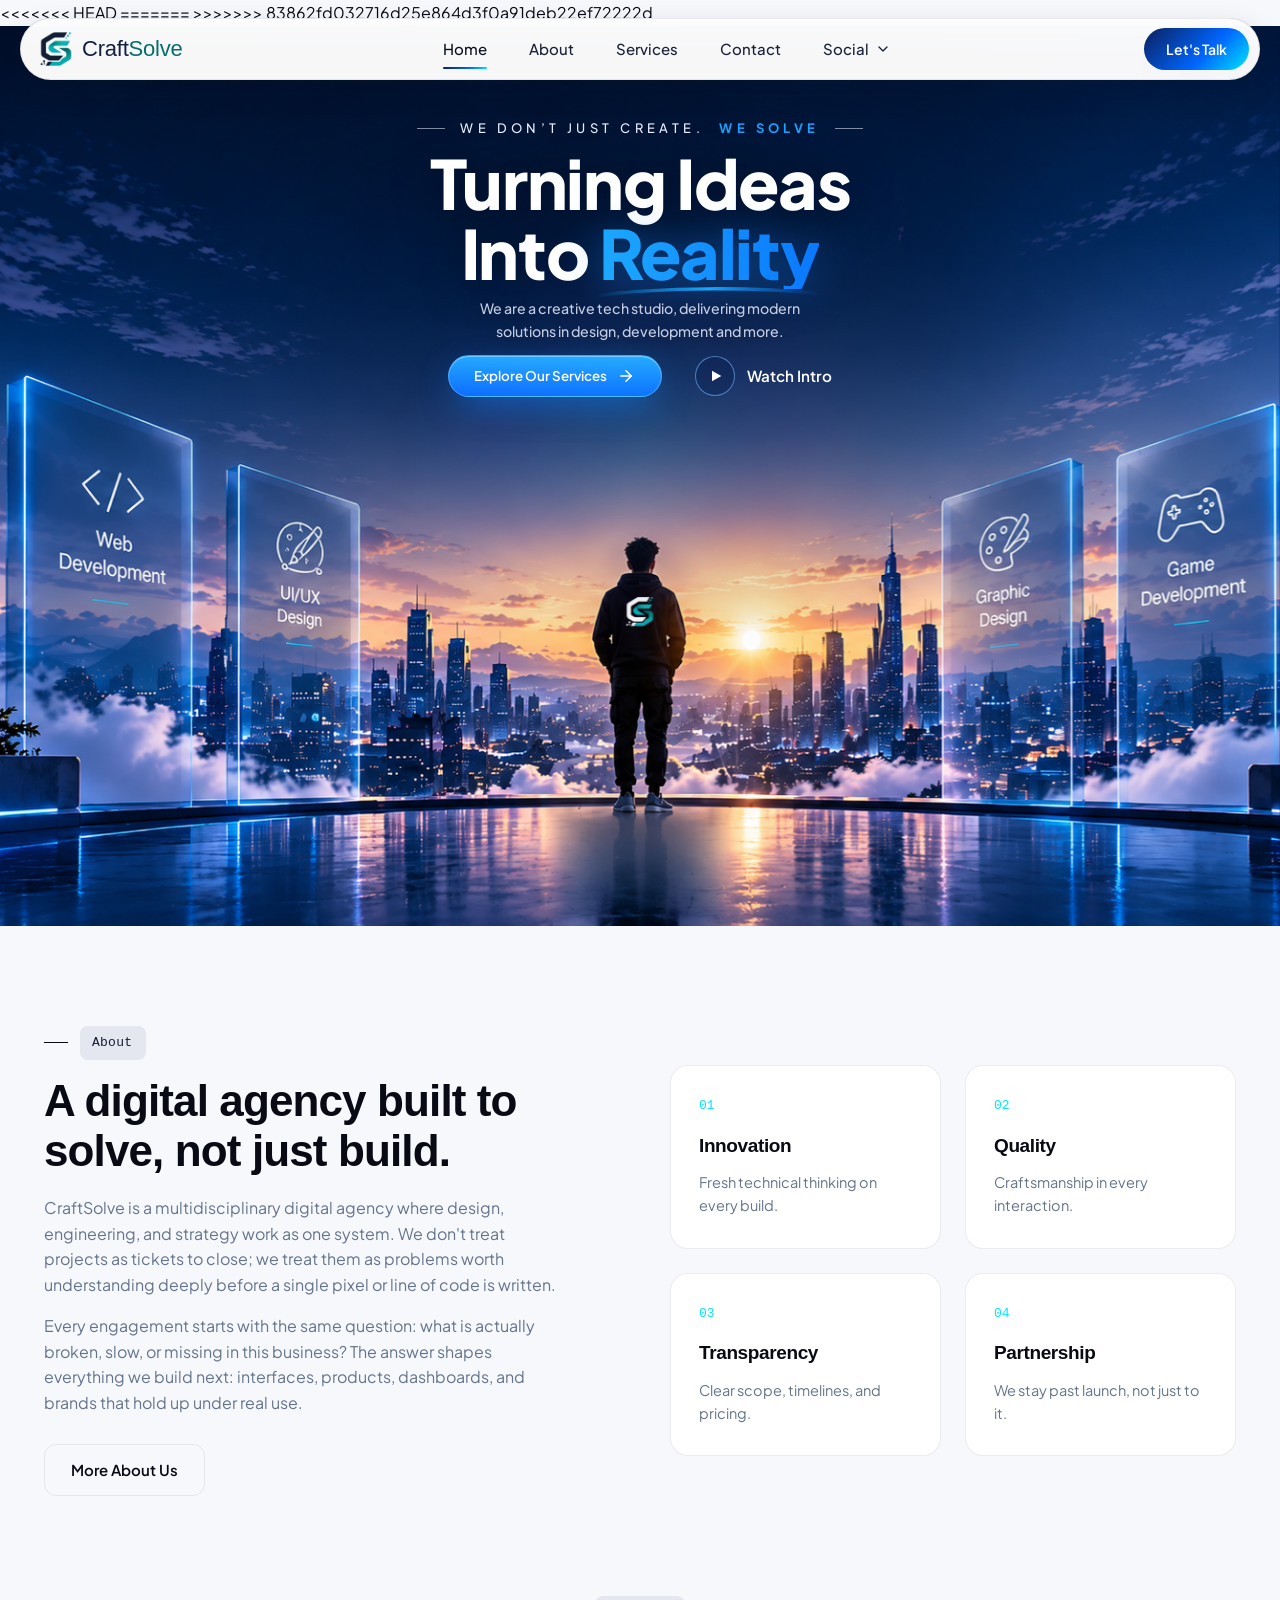
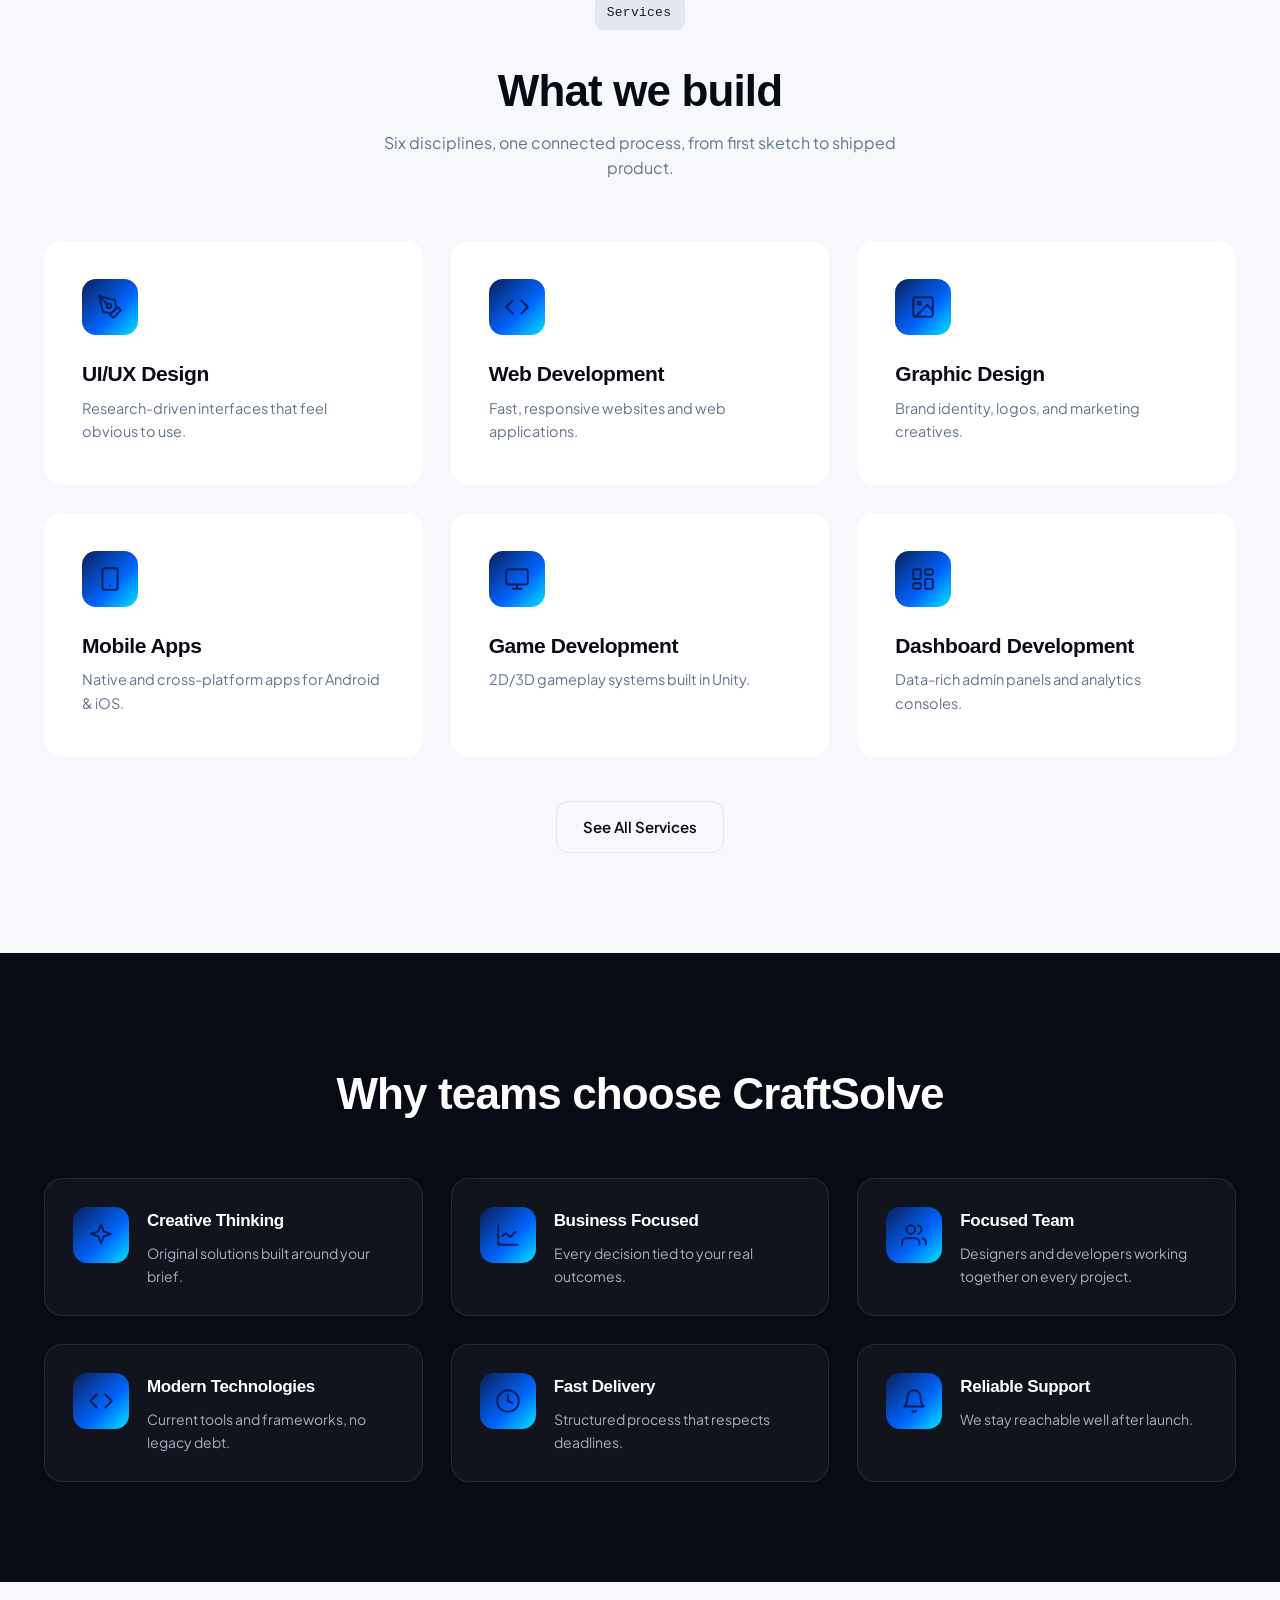
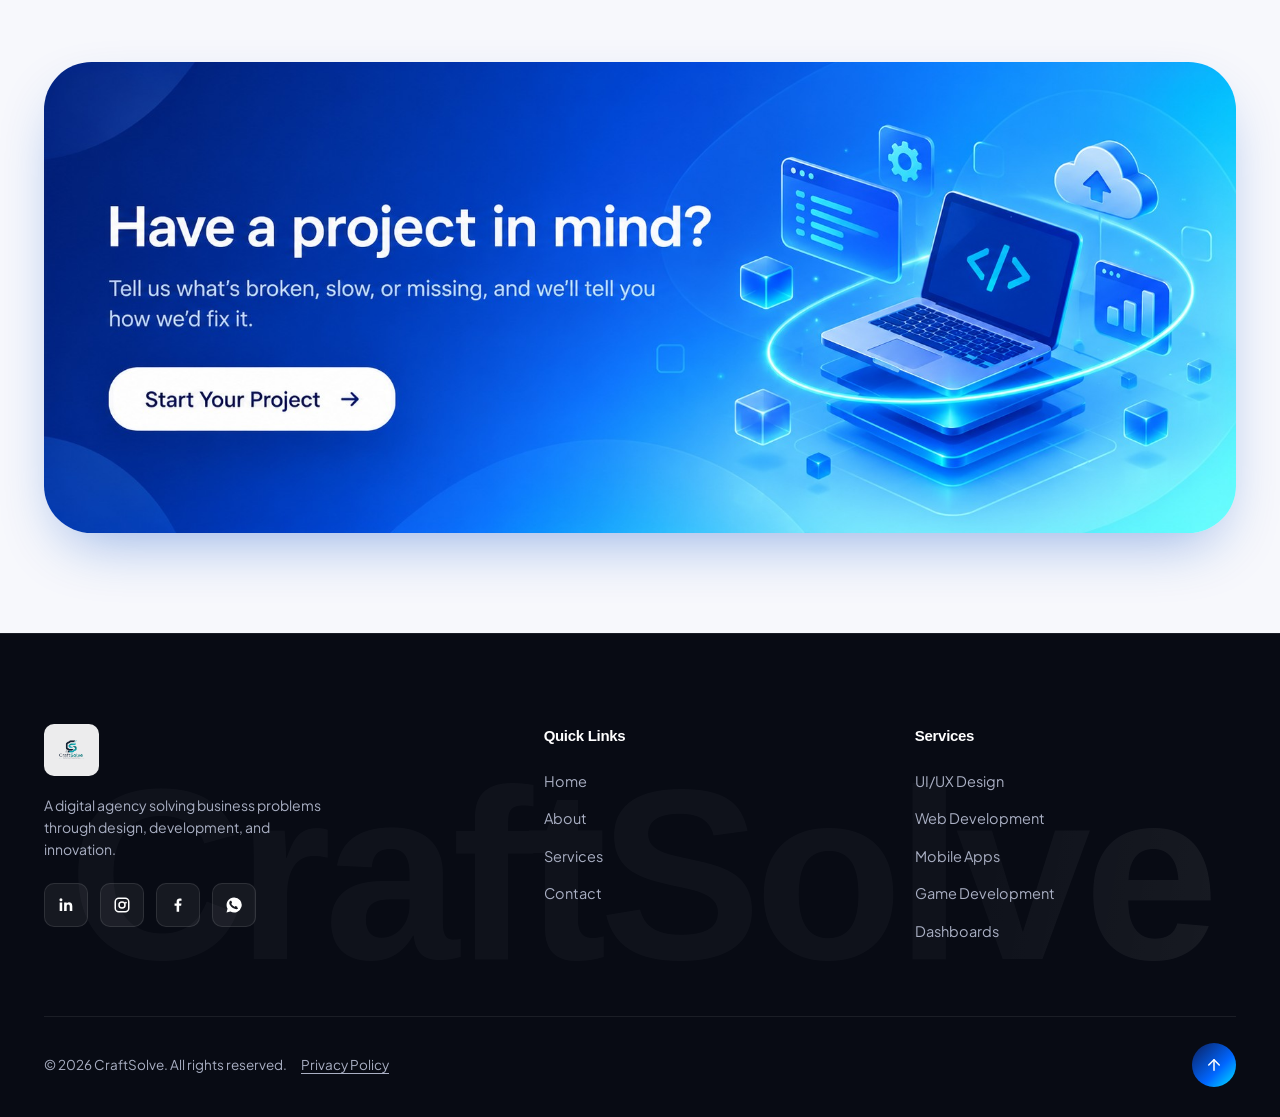
==== index.html @ e67b8087 "Resolve all merge conflicts" ====
<!DOCTYPE html>
<html lang="en">

<head>
    <meta charset="UTF-8">
    <meta name="viewport" content="width=device-width, initial-scale=1.0">
    <title>CraftSolve · We Don't Just Build. We Solve.</title>
    <meta name="description" content="CraftSolve is a digital agency specializing in UI/UX design, web and mobile development, game development, dashboards, and branding.">
    <meta property="og:type" content="website">
    <meta property="og:site_name" content="CraftSolve">
    <meta property="og:title" content="CraftSolve · We Don't Just Build. We Solve.">
    <meta property="og:description" content="CraftSolve is a digital agency specializing in UI/UX design, web and mobile development, game development, dashboards, and branding.">
    <meta name="twitter:card" content="summary_large_image">
    <meta name="twitter:title" content="CraftSolve · We Don't Just Build. We Solve.">
    <meta name="twitter:description" content="CraftSolve is a digital agency specializing in UI/UX design, web and mobile development, game development, dashboards, and branding.">
    <link rel="icon" href="images/favicon.png" type="image/png">
    <link rel="preconnect" href="https://fonts.googleapis.com">
   <link href="https://fonts.googleapis.com/css2?family=Plus+Jakarta+Sans:wght@400;500;600;700;800&display=swap" rel="stylesheet">
<<<<<<< HEAD
    <link rel="stylesheet" href="css/style.css?v=11">
    <link rel="stylesheet" href="css/responsive.css?v=11">
    <link rel="stylesheet" href="css/animations.css?v=11">
    <link rel="stylesheet" href="css/home-anim.css?v=11">
=======
    <link rel="stylesheet" href="css/style.css">
    <link rel="stylesheet" href="css/responsive.css">
    <link rel="stylesheet" href="css/animations.css">
>>>>>>> 83862fd032716d25e864d3f0a91deb22ef72222d
</head>

<body>

    <a href="#main" class="skip-link">Skip to content</a>

    <div class="preloader" id="preloader">
        <div class="preloader-inner">
            <img src="images/logo.png" alt="CraftSolve" class="preloader-logo" width="360" height="480">
            <div class="preloader-bar"><span></span></div>
        </div>
    </div>

    <nav class="navbar" aria-label="Main">
        <div class="container nav-inner">
            <a href="index.html" class="nav-logo">
      <img src="images/logo-mark.png" alt="" class="nav-logo-mark" width="128" height="128">
      <span class="nav-logo-text"><b>Craft</b>Solve</span>
    </a>
            <div class="nav-links">
                <a href="index.html" class="active" aria-current="page">Home</a>
                <a href="about.html">About</a>
                <a href="services.html">Services</a>
                <a href="contact.html">Contact</a>
      <div class="nav-dropdown">
        <button type="button" class="nav-dropdown-toggle" aria-expanded="false" aria-haspopup="true" aria-controls="social-menu">Social <svg class="chev" viewBox="0 0 24 24" fill="none" stroke="currentColor" stroke-width="2" stroke-linecap="round" stroke-linejoin="round" width="16" height="16" aria-hidden="true"><polyline points="6 9 12 15 18 9"/></svg></button>
        <div class="nav-dropdown-menu" id="social-menu" role="menu"><a href="https://linkedin.com/company/craftsolve" target="_blank" rel="noopener" class="social-item"><svg viewBox="0 0 24 24" fill="currentColor" aria-hidden="true"><path d="M6.94 8.5H3.56V20H6.94V8.5ZM5.25 7A2 2 0 1 0 5.25 3 2 2 0 0 0 5.25 7ZM20.4 20H17V13.9C17 12.3 16.4 11.3 15 11.3C13.9 11.3 13.3 12 13 12.7C12.9 13 12.9 13.4 12.9 13.8V20H9.5S9.6 9.4 9.5 8.5H12.9V10C13.3 9.3 14.2 8.3 16 8.3C18.2 8.3 20.4 9.7 20.4 13.2V20Z"/></svg><span>LinkedIn</span></a><a href="https://www.instagram.com/craft.solve?igsh=MTNzZjlxMzJ3bjUyeg==" target="_blank" rel="noopener" class="social-item"><svg viewBox="0 0 24 24" fill="currentColor" aria-hidden="true"><path fill-rule="evenodd" clip-rule="evenodd" d="M7.8 2h8.4A5.8 5.8 0 0 1 22 7.8v8.4a5.8 5.8 0 0 1-5.8 5.8H7.8A5.8 5.8 0 0 1 2 16.2V7.8A5.8 5.8 0 0 1 7.8 2Zm-.2 2A3.6 3.6 0 0 0 4 7.6v8.8A3.6 3.6 0 0 0 7.6 20h8.8a3.6 3.6 0 0 0 3.6-3.6V7.6A3.6 3.6 0 0 0 16.4 4H7.6ZM12 7a5 5 0 1 1 0 10 5 5 0 0 1 0-10Zm0 2a3 3 0 1 0 0 6 3 3 0 0 0 0-6Zm5.25-1.5a1.25 1.25 0 1 1 0 2.5 1.25 1.25 0 0 1 0-2.5Z"/></svg><span>Instagram</span></a><a href="https://www.facebook.com/share/192Q8X9ZMj/?mibextid=wwXIfr" target="_blank" rel="noopener" class="social-item"><svg viewBox="0 0 24 24" fill="currentColor" aria-hidden="true"><path d="M13.5 21v-8h2.7l.4-3.1h-3.1V7.9c0-.9.25-1.5 1.55-1.5H16.7V3.6C16.4 3.55 15.4 3.47 14.24 3.47c-2.42 0-4.08 1.48-4.08 4.2v2.22H7.4v3.1h2.76V21h3.34Z"/></svg><span>Facebook</span></a><a href="https://wa.me/923354673607" target="_blank" rel="noopener" class="social-item"><svg viewBox="0 0 24 24" fill="currentColor" aria-hidden="true"><path d="M12 2a10 10 0 0 0-8.6 15L2 22l5.2-1.4A10 10 0 1 0 12 2Zm5.4 14.2c-.2.6-1.3 1.2-1.9 1.3-.5.1-1.1.1-1.8-.1-.4-.1-1-.3-1.7-.6-3-1.3-5-4.3-5.1-4.5-.2-.2-1.2-1.6-1.2-3.1 0-1.5.8-2.2 1-2.5.2-.3.5-.4.7-.4h.5c.2 0 .4 0 .6.4.2.5.7 1.8.8 1.9.1.1.1.3 0 .5-.1.2-.1.3-.3.5l-.4.5c-.1.2-.3.3-.1.6.2.3.8 1.3 1.7 2.1 1.2 1 2.1 1.4 2.4 1.5.3.1.4.1.6-.1l.6-.7c.2-.3.4-.2.6-.1l1.7.8c.2.1.4.2.4.4.1.2.1.9-.1 1.5Z"/></svg><span>WhatsApp</span></a></div>
      </div>
            </div>
            <a href="contact.html" class="btn btn-primary btn-sm">Let's Talk</a>
            <button class="hamburger" type="button" aria-label="Open menu" aria-expanded="false" aria-controls="mobile-drawer">
      <span></span><span></span><span></span>
    </button>
        </div>
    </nav>

    <div class="drawer-overlay"></div>
    <div class="mobile-drawer" id="mobile-drawer">
        <button class="drawer-close" type="button" aria-label="Close menu"><svg viewBox="0 0 24 24" fill="none" stroke="currentColor" stroke-width="2" stroke-linecap="round" width="22" height="22" aria-hidden="true"><line x1="18" y1="6" x2="6" y2="18"/><line x1="6" y1="6" x2="18" y2="18"/></svg></button>
        <a href="index.html">Home</a>
        <a href="about.html">About</a>
        <a href="services.html">Services</a>
        <a href="contact.html">Contact</a>
        <div class="drawer-social">
            <button type="button" class="drawer-social-toggle" aria-expanded="false">Social <svg class="chev" viewBox="0 0 24 24" fill="none" stroke="currentColor" stroke-width="2" stroke-linecap="round" stroke-linejoin="round" width="16" height="16" aria-hidden="true"><polyline points="6 9 12 15 18 9"/></svg></button>
            <div class="drawer-social-list"><a href="https://linkedin.com/company/craftsolve" target="_blank" rel="noopener" class="social-item"><svg viewBox="0 0 24 24" fill="currentColor" aria-hidden="true"><path d="M6.94 8.5H3.56V20H6.94V8.5ZM5.25 7A2 2 0 1 0 5.25 3 2 2 0 0 0 5.25 7ZM20.4 20H17V13.9C17 12.3 16.4 11.3 15 11.3C13.9 11.3 13.3 12 13 12.7C12.9 13 12.9 13.4 12.9 13.8V20H9.5S9.6 9.4 9.5 8.5H12.9V10C13.3 9.3 14.2 8.3 16 8.3C18.2 8.3 20.4 9.7 20.4 13.2V20Z"/></svg><span>LinkedIn</span></a><a href="https://www.instagram.com/craft.solve?igsh=MTNzZjlxMzJ3bjUyeg==" target="_blank" rel="noopener" class="social-item"><svg viewBox="0 0 24 24" fill="currentColor" aria-hidden="true"><path fill-rule="evenodd" clip-rule="evenodd" d="M7.8 2h8.4A5.8 5.8 0 0 1 22 7.8v8.4a5.8 5.8 0 0 1-5.8 5.8H7.8A5.8 5.8 0 0 1 2 16.2V7.8A5.8 5.8 0 0 1 7.8 2Zm-.2 2A3.6 3.6 0 0 0 4 7.6v8.8A3.6 3.6 0 0 0 7.6 20h8.8a3.6 3.6 0 0 0 3.6-3.6V7.6A3.6 3.6 0 0 0 16.4 4H7.6ZM12 7a5 5 0 1 1 0 10 5 5 0 0 1 0-10Zm0 2a3 3 0 1 0 0 6 3 3 0 0 0 0-6Zm5.25-1.5a1.25 1.25 0 1 1 0 2.5 1.25 1.25 0 0 1 0-2.5Z"/></svg><span>Instagram</span></a><a href="https://www.facebook.com/share/192Q8X9ZMj/?mibextid=wwXIfr" target="_blank" rel="noopener" class="social-item"><svg viewBox="0 0 24 24" fill="currentColor" aria-hidden="true"><path d="M13.5 21v-8h2.7l.4-3.1h-3.1V7.9c0-.9.25-1.5 1.55-1.5H16.7V3.6C16.4 3.55 15.4 3.47 14.24 3.47c-2.42 0-4.08 1.48-4.08 4.2v2.22H7.4v3.1h2.76V21h3.34Z"/></svg><span>Facebook</span></a><a href="https://wa.me/923354673607" target="_blank" rel="noopener" class="social-item"><svg viewBox="0 0 24 24" fill="currentColor" aria-hidden="true"><path d="M12 2a10 10 0 0 0-8.6 15L2 22l5.2-1.4A10 10 0 1 0 12 2Zm5.4 14.2c-.2.6-1.3 1.2-1.9 1.3-.5.1-1.1.1-1.8-.1-.4-.1-1-.3-1.7-.6-3-1.3-5-4.3-5.1-4.5-.2-.2-1.2-1.6-1.2-3.1 0-1.5.8-2.2 1-2.5.2-.3.5-.4.7-.4h.5c.2 0 .4 0 .6.4.2.5.7 1.8.8 1.9.1.1.1.3 0 .5-.1.2-.1.3-.3.5l-.4.5c-.1.2-.3.3-.1.6.2.3.8 1.3 1.7 2.1 1.2 1 2.1 1.4 2.4 1.5.3.1.4.1.6-.1l.6-.7c.2-.3.4-.2.6-.1l1.7.8c.2.1.4.2.4.4.1.2.1.9-.1 1.5Z"/></svg><span>WhatsApp</span></a></div>
        </div>
        <a href="contact.html" class="btn btn-primary" style="margin-top:10px;">Let's Talk</a>
    </div>

    <main id="main">
<header class="hero">
        <div class="hero-bg">
            <div class="particle-field hero-particles" aria-hidden="true"></div>
            <picture>
                <source media="(min-width: 900px) and (min-height: 560px) and (min-aspect-ratio: 5/4)" srcset="images/hero-desktop.png" width="1672" height="941">
                <img class="hero-img" src="images/hero-mobile.png" alt="A person looking out over a city skyline at sunset, framed by glass panels for Web Development, UI/UX Design, Graphic Design and Game Development" width="1212" height="1298" fetchpriority="high" decoding="async">
            </picture>
        </div>
        <div class="container hero-content">
            <p class="hero-eyebrow hero-anim" style="--d:.15s">We don’t just create. <span>We solve</span></p>
            <h1 class="hero-title hero-anim" style="--d:.3s">
                <span class="hero-line">Turning Ideas</span>
                <span class="hero-line">Into <span class="hero-accent">Reality<svg class="hero-swoosh" viewBox="0 0 240 14" preserveAspectRatio="none" aria-hidden="true"><defs><linearGradient id="heroSwoosh" x1="0" y1="0" x2="1" y2="0"><stop offset="0" stop-color="#14a8ff" stop-opacity="0"/><stop offset=".5" stop-color="#14a8ff"/><stop offset="1" stop-color="#0a78ff" stop-opacity="0"/></linearGradient></defs><path d="M2 11 C 70 2, 170 2, 238 9" fill="none" stroke="url(#heroSwoosh)" stroke-width="3.5" stroke-linecap="round" vector-effect="non-scaling-stroke"/></svg></span></span>
            </h1>
            <p class="hero-sub hero-anim" style="--d:.45s">We are a creative tech studio, delivering modern solutions in design, development and more.</p>
            <div class="hero-actions hero-anim" style="--d:.6s">
                <a href="services.html" class="btn btn-primary hero-cta magnetic">Explore Our Services <svg viewBox="0 0 24 24" fill="none" stroke="currentColor" stroke-width="2" stroke-linecap="round" stroke-linejoin="round" aria-hidden="true"><line x1="5" y1="12" x2="19" y2="12"/><polyline points="12 5 19 12 12 19"/></svg></a>
                <a href="about.html" class="hero-watch"><span class="hero-play"><svg viewBox="0 0 24 24" fill="currentColor" aria-hidden="true"><path d="M6 4l14 8-14 8z"/></svg></span>Watch Intro</a>
            </div>
        </div>
    </header>

    <section class="section" id="about">
        <div class="container grid-2">
            <div class="reveal reveal-left">
                <div class="eyebrow-line"><span class="dash"></span><span class="tag mono" style="margin:0;">About</span>
                </div>
                <h2 class="headline">A digital agency built to solve, not just build.</h2>
                <p class="lede" style="margin-top:20px;">CraftSolve is a multidisciplinary digital agency where design, engineering, and strategy work as one system. We don't treat projects as tickets to close; we treat them as problems worth understanding deeply before a single pixel or line
                    of code is written.</p>
                <p class="lede" style="margin-top:16px;">Every engagement starts with the same question: what is actually broken, slow, or missing in this business? The answer shapes everything we build next: interfaces, products, dashboards, and brands that hold up under real use.</p>
                <a href="about.html" class="btn btn-outline-dark" style="margin-top:28px;">More About Us</a>
            </div>
            <div class="reveal reveal-right">
                <div class="grid-4" style="grid-template-columns:1fr 1fr;">
                    <div class="value-card">
                        <div class="num">01</div>
                        <h4>Innovation</h4>
                        <p>Fresh technical thinking on every build.</p>
                    </div>
                    <div class="value-card">
                        <div class="num">02</div>
                        <h4>Quality</h4>
                        <p>Craftsmanship in every interaction.</p>
                    </div>
                    <div class="value-card">
                        <div class="num">03</div>
                        <h4>Transparency</h4>
                        <p>Clear scope, timelines, and pricing.</p>
                    </div>
                    <div class="value-card">
                        <div class="num">04</div>
                        <h4>Partnership</h4>
                        <p>We stay past launch, not just to it.</p>
                    </div>
                </div>
            </div>
        </div>
    </section>

    <section class="section" style="padding-top:0;">
        <div class="container">
            <div class="text-center mb-60 reveal">
                <div class="eyebrow-line" style="justify-content:center;"><span class="tag">Services</span></div>
                <h2 class="headline">What we build</h2>
                <p class="lede mx-auto" style="text-align:center;margin-top:14px;">Six disciplines, one connected process, from first sketch to shipped product.</p>
            </div>
            <div class="grid-3">
                <div class="grad-border-card reveal reveal-scale">
                    <div class="grad-border-inner service-card">
                        <div class="icon-box"><svg viewBox="0 0 24 24" fill="none" stroke-width="1.8" stroke-linecap="round" stroke-linejoin="round"><path d="M12 19l7-7 3 3-7 7-3-3z"/><path d="M18 13l-1.5-7.5L2 2l3.5 14.5L13 18l5-5z"/><path d="M2 2l7.586 7.586"/><circle cx="11" cy="11" r="2"/></svg></div>
                        <h3>UI/UX Design</h3>
                        <p class="desc">Research-driven interfaces that feel obvious to use.</p>
                    </div>
                </div>
                <div class="grad-border-card reveal reveal-scale">
                    <div class="grad-border-inner service-card">
                        <div class="icon-box"><svg viewBox="0 0 24 24" fill="none" stroke-width="1.8" stroke-linecap="round" stroke-linejoin="round"><polyline points="16 18 22 12 16 6"/><polyline points="8 6 2 12 8 18"/></svg></div>
                        <h3>Web Development</h3>
                        <p class="desc">Fast, responsive websites and web applications.</p>
                    </div>
                </div>
                <div class="grad-border-card reveal reveal-scale">
                    <div class="grad-border-inner service-card">
                        <div class="icon-box"><svg viewBox="0 0 24 24" fill="none" stroke-width="1.8" stroke-linecap="round" stroke-linejoin="round"><rect x="3" y="3" width="18" height="18" rx="2"/><circle cx="8.5" cy="8.5" r="1.5"/><polyline points="21 15 16 10 5 21"/></svg></div>
                        <h3>Graphic Design</h3>
                        <p class="desc">Brand identity, logos, and marketing creatives.</p>
                    </div>
                </div>
                <div class="grad-border-card reveal reveal-scale">
                    <div class="grad-border-inner service-card">
                        <div class="icon-box"><svg viewBox="0 0 24 24" fill="none" stroke-width="1.8" stroke-linecap="round" stroke-linejoin="round"><rect x="5" y="2" width="14" height="20" rx="2"/><line x1="12" y1="18" x2="12" y2="18.01"/></svg></div>
                        <h3>Mobile Apps</h3>
                        <p class="desc">Native and cross-platform apps for Android & iOS.</p>
                    </div>
                </div>
                <div class="grad-border-card reveal reveal-scale">
                    <div class="grad-border-inner service-card">
                        <div class="icon-box"><svg viewBox="0 0 24 24" fill="none" stroke-width="1.8" stroke-linecap="round" stroke-linejoin="round"><rect x="2" y="3" width="20" height="14" rx="2"/><line x1="8" y1="21" x2="16" y2="21"/><line x1="12" y1="17" x2="12" y2="21"/></svg></div>
                        <h3>Game Development</h3>
                        <p class="desc">2D/3D gameplay systems built in Unity.</p>
                    </div>
                </div>
                <div class="grad-border-card reveal reveal-scale">
                    <div class="grad-border-inner service-card">
                        <div class="icon-box"><svg viewBox="0 0 24 24" fill="none" stroke-width="1.8" stroke-linecap="round" stroke-linejoin="round"><rect x="3" y="3" width="7" height="9" rx="1"/><rect x="14" y="3" width="7" height="5" rx="1"/><rect x="14" y="12" width="7" height="9" rx="1"/><rect x="3" y="16" width="7" height="5" rx="1"/></svg></div>
                        <h3>Dashboard Development</h3>
                        <p class="desc">Data-rich admin panels and analytics consoles.</p>
                    </div>
                </div>
            </div>
            <div class="text-center reveal" style="margin-top:44px;">
                <a href="services.html" class="btn btn-outline-dark">See All Services</a>
            </div>
        </div>
    </section>

    <section class="section section-dark">
        <div class="container">
            <div class="text-center mb-60 reveal">
                <div class="eyebrow-line" style="justify-content:center;">
                </div>
                <h2 class="headline">Why teams choose CraftSolve</h2>
            </div>
            <div class="grid-3">
                <div class="why-card glass reveal">
                    <div class="icon-box"><svg viewBox="0 0 24 24" fill="none" stroke="#FACC15" stroke-width="1.8" stroke-linecap="round" stroke-linejoin="round"><path d="M12 2l2.4 6.6L21 11l-6.6 2.4L12 20l-2.4-6.6L3 11l6.6-2.4z"/></svg></div>
                    <div>
                        <h4>Creative Thinking</h4>
                        <p>Original solutions built around your brief.</p>
                    </div>
                </div>
                <div class="why-card glass reveal">
                    <div class="icon-box"><svg viewBox="0 0 24 24" fill="none" stroke="#FACC15" stroke-width="1.8" stroke-linecap="round" stroke-linejoin="round"><path d="M3 3v18h18"/><path d="M19 9l-5 5-4-4-3 3"/></svg></div>
                    <div>
                        <h4>Business Focused</h4>
                        <p>Every decision tied to your real outcomes.</p>
                    </div>
                </div>
                <div class="why-card glass reveal">
                    <div class="icon-box"><svg viewBox="0 0 24 24" fill="none" stroke="#FACC15" stroke-width="1.8" stroke-linecap="round" stroke-linejoin="round"><path d="M17 21v-2a4 4 0 0 0-4-4H5a4 4 0 0 0-4 4v2"/><circle cx="9" cy="7" r="4"/><path d="M23 21v-2a4 4 0 0 0-3-3.87"/><path d="M16 3.13a4 4 0 0 1 0 7.75"/></svg></div>
                    <div>
                        <h4>Focused Team</h4>
                        <p>Designers and developers working together on every project.</p>
                    </div>
                </div>
                <div class="why-card glass reveal">
                    <div class="icon-box"><svg viewBox="0 0 24 24" fill="none" stroke="#FACC15" stroke-width="1.8" stroke-linecap="round" stroke-linejoin="round"><polyline points="16 18 22 12 16 6"/><polyline points="8 6 2 12 8 18"/></svg></div>
                    <div>
                        <h4>Modern Technologies</h4>
                        <p>Current tools and frameworks, no legacy debt.</p>
                    </div>
                </div>
                <div class="why-card glass reveal">
                    <div class="icon-box"><svg viewBox="0 0 24 24" fill="none" stroke="#FACC15" stroke-width="1.8" stroke-linecap="round" stroke-linejoin="round"><circle cx="12" cy="12" r="10"/><polyline points="12 6 12 12 16 14"/></svg></div>
                    <div>
                        <h4>Fast Delivery</h4>
                        <p>Structured process that respects deadlines.</p>
                    </div>
                </div>
                <div class="why-card glass reveal">
                    <div class="icon-box"><svg viewBox="0 0 24 24" fill="none" stroke="#FACC15" stroke-width="1.8" stroke-linecap="round" stroke-linejoin="round"><path d="M18 8A6 6 0 0 0 6 8c0 7-3 9-3 9h18s-3-2-3-9"/><path d="M13.73 21a2 2 0 0 1-3.46 0"/></svg></div>
                    <div>
                        <h4>Reliable Support</h4>
                        <p>We stay reachable well after launch.</p>
                    </div>
                </div>
            </div>
        </div>
    </section>

<section class="section" style="padding-top:0;">
        <div class="container">
            <a href="contact.html" class="cta-banner-link reveal" aria-label="Have a project in mind? Start your project">
                <img src="images/cta-banner.jpg" alt="Have a project in mind? Tell us what's broken, slow, or missing, and we'll tell you how we'd fix it. Start Your Project" width="1740" height="687" loading="lazy" decoding="async">
            </a>
            <div class="cta-band cta-band-mobile reveal">
                <div class="blob blob-1" style="top:-100px;left:-80px;"></div>
                <div class="blob blob-2" style="bottom:-100px;right:-40px;"></div>
                <div style="position:relative;z-index:2;">
                    <h2>Have a project in mind?</h2>
                    <p>Tell us what's broken, slow, or missing, and we'll tell you how we'd fix it.</p>
                    <a href="contact.html" class="btn" style="background:#fff;color:var(--indigo);">Start Your Project</a>
                </div>
            </div>
        </div>
    </section>

    </main>

<footer class="footer">
        <div class="footer-watermark" aria-hidden="true">CraftSolve</div>
        <div class="container">
            <div class="footer-grid">
                <div>
                    <div class="footer-logo"><img src="images/logo.png" alt="CraftSolve" width="360" height="480" loading="lazy" decoding="async"></div>
                    <p style="font-size:14px;max-width:280px;">A digital agency solving business problems through design, development, and innovation.</p>
                    <div class="social-row">
                        <a class="social-icon" href="https://linkedin.com/company/craftsolve" target="_blank" rel="noopener" aria-label="LinkedIn"><svg viewBox="0 0 24 24"><path d="M6.94 8.5H3.56V20H6.94V8.5ZM5.25 7A2 2 0 1 0 5.25 3 2 2 0 0 0 5.25 7ZM20.4 20H17V13.9C17 12.3 16.4 11.3 15 11.3C13.9 11.3 13.3 12 13 12.7C12.9 13 12.9 13.4 12.9 13.8V20H9.5S9.6 9.4 9.5 8.5H12.9V10C13.3 9.3 14.2 8.3 16 8.3C18.2 8.3 20.4 9.7 20.4 13.2V20Z"/></svg></a>
                        <a class="social-icon" href="https://www.instagram.com/craft.solve?igsh=MTNzZjlxMzJ3bjUyeg==" target="_blank" rel="noopener" aria-label="Instagram"><svg viewBox="0 0 24 24"><path fill-rule="evenodd" clip-rule="evenodd" d="M7.8 2h8.4A5.8 5.8 0 0 1 22 7.8v8.4a5.8 5.8 0 0 1-5.8 5.8H7.8A5.8 5.8 0 0 1 2 16.2V7.8A5.8 5.8 0 0 1 7.8 2Zm-.2 2A3.6 3.6 0 0 0 4 7.6v8.8A3.6 3.6 0 0 0 7.6 20h8.8a3.6 3.6 0 0 0 3.6-3.6V7.6A3.6 3.6 0 0 0 16.4 4H7.6ZM12 7a5 5 0 1 1 0 10 5 5 0 0 1 0-10Zm0 2a3 3 0 1 0 0 6 3 3 0 0 0 0-6Zm5.25-1.5a1.25 1.25 0 1 1 0 2.5 1.25 1.25 0 0 1 0-2.5Z"/></svg></a>
                        <a class="social-icon" href="https://www.facebook.com/share/192Q8X9ZMj/?mibextid=wwXIfr" target="_blank" rel="noopener" aria-label="Facebook"><svg viewBox="0 0 24 24"><path d="M13.5 21v-8h2.7l.4-3.1h-3.1V7.9c0-.9.25-1.5 1.55-1.5H16.7V3.6C16.4 3.55 15.4 3.47 14.24 3.47c-2.42 0-4.08 1.48-4.08 4.2v2.22H7.4v3.1h2.76V21h3.34Z"/></svg></a>
                        <a class="social-icon" href="https://wa.me/923354673607" target="_blank" rel="noopener" aria-label="WhatsApp"><svg viewBox="0 0 24 24"><path d="M12 2a10 10 0 0 0-8.6 15L2 22l5.2-1.4A10 10 0 1 0 12 2Zm5.4 14.2c-.2.6-1.3 1.2-1.9 1.3-.5.1-1.1.1-1.8-.1-.4-.1-1-.3-1.7-.6-3-1.3-5-4.3-5.1-4.5-.2-.2-1.2-1.6-1.2-3.1 0-1.5.8-2.2 1-2.5.2-.3.5-.4.7-.4h.5c.2 0 .4 0 .6.4.2.5.7 1.8.8 1.9.1.1.1.3 0 .5-.1.2-.1.3-.3.5l-.4.5c-.1.2-.3.3-.1.6.2.3.8 1.3 1.7 2.1 1.2 1 2.1 1.4 2.4 1.5.3.1.4.1.6-.1l.6-.7c.2-.3.4-.2.6-.1l1.7.8c.2.1.4.2.4.4.1.2.1.9-.1 1.5Z"/></svg></a>
                    </div>
                </div>
                <div>
                    <h4>Quick Links</h4>
                    <ul>
                        <li><a href="index.html">Home</a></li>
                        <li><a href="about.html">About</a></li>
                        <li><a href="services.html">Services</a></li>
                        <li><a href="contact.html">Contact</a></li>
                    </ul>
                </div>
                <div>
                    <h4>Services</h4>
                    <ul>
                        <li><a href="services.html">UI/UX Design</a></li>
                        <li><a href="services.html">Web Development</a></li>
                        <li><a href="services.html">Mobile Apps</a></li>
                        <li><a href="services.html">Game Development</a></li>
                        <li><a href="services.html">Dashboards</a></li>
                    </ul>
                </div>
            </div>
            <div class="footer-bottom">
                <span>© 2026 CraftSolve. All rights reserved. <a href="privacy.html" class="footer-legal">Privacy Policy</a></span>
                <a href="#top" class="back-to-top" aria-label="Back to top"><svg viewBox="0 0 24 24" fill="none" stroke-width="2" stroke-linecap="round" stroke-linejoin="round"><line x1="12" y1="19" x2="12" y2="5"/><polyline points="5 12 12 5 19 12"/></svg></a>
            </div>
        </div>
    </footer>

    <script src="js/main.js?v=11"></script>
    <script src="js/animation.js?v=11"></script>
    <script src="js/home-anim.js?v=11"></script>
</body>

</html>
---- css/style.css ----
:root {
    --indigo: #0B1F5C;
    --indigo-light: #FB923C;
    --purple: #0066FF;
    --cyan: #00E5FF;
    --ink: #080B14;
    --ink-2: #0E1424;
    --ink-3: #161D33;
    --paper: #F7F8FC;
    --paper-2: #FFFFFF;
    --slate: #64748B;
    --slate-light: #94A3B8;
    --line: rgba(255, 255, 255, 0.08);
    --line-dark: rgba(10, 14, 26, 0.08);
    --grad-primary: linear-gradient(135deg, var(--indigo) 0%, var(--purple) 60%, var(--cyan) 100%);
    --grad-primary-soft: linear-gradient(135deg, rgba(79, 70, 229, 0.14), rgba(139, 92, 246, 0.14));
    --shadow-soft: 0 20px 60px -20px rgba(79, 70, 229, 0.35);
    --shadow-card: 0 10px 40px -12px rgba(10, 14, 26, 0.12);
    --radius-lg: 28px;
    --radius-md: 18px;
    --radius-sm: 12px;
}

* {
    margin: 0;
    padding: 0;
    box-sizing: border-box;
}

html {
    scroll-behavior: smooth;
}

body {
    font-family: 'Plus Jakarta Sans', sans-serif;
    background: var(--paper);
    color: var(--ink);
    overflow-x: hidden;
    line-height: 1.6;
}

h1,
h2,
h3,
h4 {
    font-family: 'Space Grotesk', sans-serif;
    font-weight: 700;
    letter-spacing: -0.02em;
    color: var(--ink);
}

.mono {
    font-family: 'Space Mono', monospace;
}

a {
    text-decoration: none;
    color: inherit;
}

ul {
    list-style: none;
}

img {
    max-width: 100%;
    width: auto;
    height: auto;
    display: block;
}

button {
    font-family: inherit;
    cursor: pointer;
    border: none;
    background: none;
}

.container {
    width: 100%;
    max-width: 1240px;
    margin: 0 auto;
    padding: 0 24px;
}

.section {
    position: relative;
    overflow-x: clip;
    padding: 100px 0;
    /* Reverts back to normal padding, removing the huge vertical gaps */
}

.section-dark {
    background: var(--ink);
    color: #E7E9F3;
}

.section-dark h1,
.section-dark h2,
.section-dark h3,
.section-dark h4 {
    color: #FFFFFF;
}

.tag {
    display: inline-flex;
    align-items: center;
    gap: 8px;
    font-family: 'Space Mono', monospace;
    font-size: 13px;
    letter-spacing: 0.02em;
    color: var(--ink-3);
    background: rgba(11, 31, 92, 0.08);
    border: rgba(79, 70, 229, 0.08);
    padding: 7px 14px 7px 12px;
    border-radius: 8px;
    margin-bottom: 20px;
}

.section-dark .tag {
    color: #A5B4FC;
    background: rgba(255, 255, 255, 0.06);
    border-color: rgba(255, 255, 255, 0.12);
}

.tag .bracket {
    color: var(--ink);
    font-weight: 600;
}

.eyebrow-line {
    display: flex;
    align-items: center;
    gap: 12px;
    margin-bottom: 16px;
}

.eyebrow-line .dash {
    width: 24px;
    height: 1px;
    background: var(--ink);
}

h2.headline {
    font-size: clamp(28px, 3.6vw, 44px);
    line-height: 1.12;
}

.lede {
    font-size: 16px;
    color: var(--slate);
    max-width: 520px;
}

.section-dark .lede {
    color: #A9AFC3;
}

.grad-text {
    background: var(--grad-primary);
    -webkit-background-clip: text;
    background-clip: text;
    color: transparent;
}

/* NAVBAR */

.navbar {
    position: fixed;
    top: 0;
    left: 0;
    width: 100%;
    z-index: 1000;
    /* The bar itself is now just a transparent positioning layer — the visible
       pill is .nav-inner. This top padding is what "detaches" it from the
       top edge of the screen so it floats. */
    padding: 18px 0;
    transition: padding 0.35s ease;
    background: transparent;
    backdrop-filter: none;
    -webkit-backdrop-filter: none;
    border-bottom: none;
}

.navbar.scrolled {
    padding: 10px 0;
}

.nav-inner {
    display: flex;
    align-items: center;
    justify-content: space-between;
    /* The floating capsule */
    background: rgba(8, 11, 20, 0.55);
    backdrop-filter: blur(14px);
    -webkit-backdrop-filter: blur(14px);
    border: 1px solid rgba(255, 255, 255, 0.09);
    border-radius: 999px;
    padding: 9px 10px 9px 14px;
    box-shadow: 0 10px 30px rgba(0, 0, 0, 0.32);
    transition: background 0.35s ease, box-shadow 0.35s ease, border-color 0.35s ease;
}

.navbar.scrolled .nav-inner {
    background: rgba(8, 11, 20, 0.8);
    backdrop-filter: blur(20px);
    -webkit-backdrop-filter: blur(20px);
    border-color: rgba(255, 255, 255, 0.14);
    box-shadow: 0 12px 34px rgba(0, 0, 0, 0.45);
}

.nav-logo {
    display: flex;
    align-items: center;
    gap: 10px;
    background: rgba(255, 255, 255, 0.92);
    padding: 5px 11px;
    border-radius: 999px;
    flex-shrink: 0;
}

.nav-logo img {
    height: 38px;
    width: auto;
    display: block;
}

.nav-logo span {
    font-family: 'Space Grotesk', sans-serif;
    font-weight: 700;
    font-size: 19px;
    color: #fff;
}

.nav-links {
    display: flex;
    align-items: center;
    gap: 42px;
}

.nav-links a {
    font-size: 15px;
    font-weight: 500;
    color: #C6CBDD;
    position: relative;
    padding: 6px 0;
    transition: color 0.25s ease;
}

.nav-links a:hover,
.nav-links a.active {
    color: #fff;
}

.nav-links a.active::after {
    content: '';
    position: absolute;
    bottom: -2px;
    left: 0;
    width: 100%;
    height: 2px;
    background: var(--grad-primary);
    border-radius: 2px;
}

.btn {
    display: inline-flex;
    align-items: center;
    justify-content: center;
    gap: 8px;
    font-weight: 600;
    font-size: 15px;
    padding: 13px 26px;
    border-radius: 12px;
    transition: transform 0.25s ease, box-shadow 0.25s ease, background 0.25s ease;
    white-space: nowrap;
}

.btn-primary {
    background: var(--grad-primary);
    color: #fff;
    box-shadow: var(--shadow-soft);
}

.btn-primary:hover {
    transform: translateY(-2px);
    box-shadow: 0 24px 50px -14px rgba(79, 70, 229, 0.5);
}

.btn-ghost {
    background: rgba(255, 255, 255, 0.06);
    color: #fff;
    border: 1px solid rgba(255, 255, 255, 0.16);
}

.btn-ghost:hover {
    background: rgba(255, 255, 255, 0.12);
    transform: translateY(-2px);
}

.btn-outline-dark {
    background: transparent;
    color: var(--ink);
    border: 1.5px solid var(--line-dark);
}

.btn-outline-dark:hover {
    background: var(--ink);
    color: #fff;
    transform: translateY(-2px);
}

.btn-sm {
    padding: 10px 20px;
    font-size: 14px;
}

/* Inside the floating nav capsule, the CTA is itself a pill so it sits
   flush inside the rounded bar instead of looking like a boxy inset. */
.navbar .btn-sm {
    border-radius: 999px;
    padding: 10px 22px;
}

.magnetic {
    transition: transform 0.15s ease-out, box-shadow 0.25s ease, background 0.25s ease;
}

.cursor-glow {
    position: fixed;
    top: 0;
    left: 0;
    width: 460px;
    height: 460px;
    border-radius: 50%;
    background: radial-gradient(circle, rgba(6, 182, 212, 0.10), rgba(79, 70, 229, 0.06) 42%, transparent 72%);
    pointer-events: none;
    z-index: 3;
    mix-blend-mode: screen;
    will-change: transform;
}

@media (max-width: 899px) {
    .cursor-glow {
        display: none;
    }
}

/* Ripple */

.btn {
    position: relative;
    overflow: hidden;
}

.ripple {
    position: absolute;
    border-radius: 50%;
    background: rgba(255, 255, 255, 0.5);
    transform: scale(0);
    animation: ripple-anim 0.6s linear;
    pointer-events: none;
}

/* Mobile menu */

.hamburger {
    display: none;
    flex-direction: column;
    gap: 5px;
    width: 44px;
    height: 44px;
    padding: 0 7px;
    box-sizing: border-box;
    justify-content: center;
    z-index: 1100;
    flex-shrink: 0;
    margin-left: 3px;
    margin-right: -7px;
}

.hamburger span {
    height: 2px;
    width: 100%;
    background: #fff;
    border-radius: 2px;
    transition: all 0.3s ease;
}

.mobile-drawer {
    position: fixed;
    top: 0;
    right: 0;
    height: 100vh;
    height: 100dvh;
    width: min(78vw, 340px);
    background: rgba(10, 14, 26, 0.86);
    backdrop-filter: blur(24px);
    -webkit-backdrop-filter: blur(24px);
    border-left: 1px solid var(--line);
    z-index: 1050;
    transform: translateX(100%);
    visibility: hidden;
    transition: transform 0.45s cubic-bezier(.16, 1, .3, 1), visibility 0s linear 0.45s;
    display: flex;
    flex-direction: column;
    padding: 100px 36px 40px;
    gap: 30px;
}

.mobile-drawer.open {
    transform: translateX(0);
    visibility: visible;
    transition-delay: 0s;
}

.drawer-close {
    position: absolute;
    top: 20px;
    right: 20px;
    width: 44px;
    height: 44px;
    display: flex;
    align-items: center;
    justify-content: center;
    border-radius: 50%;
    color: #fff;
    background: rgba(255, 255, 255, 0.08);
    border: 1px solid var(--line);
}

.mobile-drawer a {
    font-size: 22px;
    font-weight: 600;
    color: #fff;
    font-family: 'Space Grotesk', sans-serif;
}

.drawer-overlay {
    position: fixed;
    inset: 0;
    background: rgba(3, 5, 10, 0.5);
    z-index: 1040;
    opacity: 0;
    visibility: hidden;
    transition: opacity 0.35s ease;
}

.drawer-overlay.open {
    opacity: 1;
    visibility: visible;
}

.hero-bg {
    position: absolute;
    inset: 0;
    z-index: 0;
}

.blob {
    position: absolute;
    border-radius: 50%;
    filter: blur(70px);
    opacity: 0.55;
    will-change: transform;
}

.blob-1 {
    width: 520px;
    height: 520px;
    background: radial-gradient(circle, var(--indigo), transparent 70%);
    top: -140px;
    left: -110px;
}

.blob-2 {
    width: 460px;
    height: 460px;
    background: radial-gradient(circle, var(--purple), transparent 70%);
    bottom: -160px;
    right: -80px;
}

.blob-3 {
    width: 500px;
    height: 500px;
    background: radial-gradient(circle, var(--cyan), transparent 70%);
    top: 50%;
    left: 50%;
    transform: translate(-50%, -50%);
    opacity: 0.38;
}

.grid-overlay {
    position: absolute;
    inset: 0;
    background-image: linear-gradient(rgba(255, 255, 255, 0.035) 1px, transparent 1px), linear-gradient(90deg, rgba(255, 255, 255, 0.035) 1px, transparent 1px);
    background-size: 46px 46px;
    mask-image: radial-gradient(circle at 50% 40%, rgba(0, 0, 0, 0.9), transparent 75%);
}

.particle {
    position: absolute;
    width: 4px;
    height: 4px;
    background: var(--cyan);
    border-radius: 50%;
    opacity: 0.6;
}

/* GLASS CARD */

.glass {
    background: rgba(255, 255, 255, 0.04);
    border: 1px solid rgba(255, 255, 255, 0.09);
    backdrop-filter: blur(16px);
    -webkit-backdrop-filter: blur(16px);
    border-radius: var(--radius-md);
}

/* CARDS with gradient border hover */

.grad-border-card {
    position: relative;
    border-radius: var(--radius-md);
    background: var(--paper-2);
    padding: 2px;
}

.grad-border-card::before {
    content: '';
    position: absolute;
    inset: 0;
    border-radius: var(--radius-md);
    background: var(--grad-primary);
    opacity: 0;
    transition: opacity 0.4s ease;
    z-index: 0;
}

.grad-border-card:hover::before {
    opacity: 1;
}

.grad-border-inner {
    position: relative;
    z-index: 1;
    background: var(--paper-2);
    border-radius: calc(var(--radius-md) - 2px);
    height: 100%;
    padding: 36px;
    transition: transform 0.35s ease;
}

.grad-border-card:hover .grad-border-inner {
    transform: translateY(-6px);
}

.icon-box {
    width: 56px;
    height: 56px;
    border-radius: 14px;
    background: var(--grad-primary);
    display: flex;
    align-items: center;
    justify-content: center;
    margin-bottom: 22px;
}

.icon-box svg {
    width: 26px;
    height: 26px;
    stroke: var(--indigo);
}

/* FOOTER */

.footer {
    background: var(--ink);
    color: #A9AFC3;
    padding: 90px 0 30px;
    position: relative;
    border-top: 1px solid var(--line);
    overflow: hidden;
}

.footer-watermark {
    position: absolute;
    inset: 0;
    display: flex;
    align-items: center;
    justify-content: center;
    text-align: center;
    font-family: 'Space Grotesk', sans-serif;
    font-weight: 700;
    font-size: clamp(90px, 19vw, 300px);
    line-height: 1;
    white-space: nowrap;
    letter-spacing: -0.03em;
    pointer-events: none;
    user-select: none;
    z-index: 0;
    background: linear-gradient(100deg, rgba(255, 255, 255, 0.03) 30%, rgba(255, 255, 255, 0.12) 50%, rgba(255, 255, 255, 0.03) 70%);
    background-size: 260% 100%;
    -webkit-background-clip: text;
    background-clip: text;
    color: transparent;
    -webkit-text-fill-color: transparent;
    animation: watermark-shimmer 9s ease-in-out infinite;
}

@keyframes watermark-shimmer {
    0% {
        background-position: 200% 0;
    }
    50% {
        background-position: 0% 0;
    }
    100% {
        background-position: -200% 0;
    }
}

.footer>.container {
    position: relative;
    z-index: 1;
}

.footer-grid {
    display: grid;
    grid-template-columns: 1.4fr 1fr 1fr;
    gap: 50px;
    padding-bottom: 60px;
    border-bottom: 1px solid var(--line);
}

.footer h4 {
    color: #fff;
    font-size: 15px;
    margin-bottom: 20px;
}

.footer ul li {
    margin-bottom: 12px;
}

.footer ul li a {
    font-size: 14.5px;
    color: #A9AFC3;
    transition: color 0.2s ease;
}

.footer ul li a:hover {
    color: var(--cyan);
}

.footer-logo {
    display: flex;
    align-items: center;
    margin-bottom: 18px;
    background: rgba(255, 255, 255, 0.92);
    padding: 8px 14px;
    border-radius: 10px;
    width: fit-content;
}

.footer-logo img {
    height: 36px;
}

.footer-logo span {
    font-family: 'Space Grotesk', sans-serif;
    font-weight: 700;
    color: #fff;
    font-size: 18px;
}

.social-row {
    display: flex;
    gap: 12px;
    margin-top: 22px;
}

.social-icon {
    width: 44px;
    height: 44px;
    display: flex;
    align-items: center;
    justify-content: center;
    border-radius: 10px;
    background: rgba(255, 255, 255, 0.06);
    border: 1px solid rgba(255, 255, 255, 0.1);
    transition: all 0.3s ease;
    font-family: 'Space Mono', monospace;
    font-size: 12px;
    font-weight: 700;
    color: #fff;
    letter-spacing: 0.02em;
}

.social-icon:hover {
    background: var(--grad-primary);
    transform: translateY(-3px);
}

.social-icon svg {
    width: 18px;
    height: 18px;
    fill: currentColor;
}

.footer-bottom {
    display: flex;
    justify-content: space-between;
    align-items: center;
    padding-top: 26px;
    font-size: 13.5px;
    flex-wrap: wrap;
    gap: 14px;
}

.back-to-top {
    width: 44px;
    height: 44px;
    border-radius: 50%;
    background: var(--grad-primary);
    display: flex;
    align-items: center;
    justify-content: center;
    box-shadow: var(--shadow-soft);
}

.back-to-top svg {
    width: 18px;
    height: 18px;
    stroke: #fff;
}

/* PAGE HEADER (sub-pages) */

.page-header {
    background: var(--ink);
    padding: 130px 0 70px;
    position: relative;
    overflow: hidden;
    text-align: center;
}

.page-header h1 {
    font-size: clamp(34px, 5vw, 58px);
    color: #fff;
}

.breadcrumb {
    font-family: 'Space Mono', monospace;
    font-size: 13px;
    color: var(--slate-light);
    margin-top: 16px;
}

.breadcrumb .active {
    color: var(--cyan);
}

/* generic reveal target */

.reveal {
    opacity: 0;
    transform: translateY(28px);
    /* Animating opacity + transform only (no filter/blur) keeps this cheap to
       repaint even when 40-100+ elements are revealing on a long page like Work. */
    transition: opacity 0.5s cubic-bezier(.16, 1, .3, 1), transform 0.5s cubic-bezier(.16, 1, .3, 1);
    will-change: opacity, transform;
}

.reveal.in-view {
    opacity: 1;
    transform: translateY(0);
    will-change: auto;
}

/* --- Directional reveal variants ---
   Everything used to slide up identically, which read as monotonous across a
   whole page. These let a section choose its entrance direction; .reveal.in-view
   above resets the transform, so all of them land in the same final position. */

.reveal-left {
    transform: translateX(-48px);
}

.reveal-right {
    transform: translateX(48px);
}

.reveal-left.in-view,
.reveal-right.in-view {
    transform: translateX(0);
}

.reveal-scale {
    transform: scale(0.94);
}

.reveal-scale.in-view {
    transform: scale(1);
}

/* cascading reveal delays for grid layouts */

.grid-2>.reveal:nth-child(2) {
    transition-delay: 0.08s;
}

.grid-3>.reveal:nth-child(1),
.grid-4>.reveal:nth-child(1) {
    transition-delay: 0s;
}

.grid-3>.reveal:nth-child(2),
.grid-4>.reveal:nth-child(2) {
    transition-delay: 0.06s;
}

.grid-3>.reveal:nth-child(3),
.grid-4>.reveal:nth-child(3) {
    transition-delay: 0.12s;
}

.grid-3>.reveal:nth-child(4),
.grid-4>.reveal:nth-child(4) {
    transition-delay: 0.18s;
}

.grid-3>.reveal:nth-child(5),
.grid-4>.reveal:nth-child(5) {
    transition-delay: 0.24s;
}

.grid-3>.reveal:nth-child(6),
.grid-4>.reveal:nth-child(6) {
    transition-delay: 0.30s;
}

.grid-3>.reveal:nth-child(7),
.grid-4>.reveal:nth-child(7) {
    transition-delay: 0.36s;
}

.text-reveal span {
    display: inline-block;
}

/* GRID LAYOUTS */

.grid-2 {
    display: grid;
    grid-template-columns: 1fr 1fr;
    gap: 60px;
    align-items: center;
}

.grid-3 {
    display: grid;
    grid-template-columns: repeat(3, 1fr);
    grid-auto-flow: dense;
    gap: 28px;
}

.grid-4 {
    display: grid;
    grid-template-columns: repeat(4, 1fr);
    gap: 24px;
}

/* ABOUT */

.value-card {
    padding: 30px 28px;
    border-radius: var(--radius-md);
    background: var(--paper-2);
    border: 1px solid var(--line-dark);
    transition: all 0.35s ease;
}

.value-card:hover {
    border-color: transparent;
    box-shadow: var(--shadow-card);
    transform: translateY(-4px);
}

.value-card .num {
    font-family: 'Space Mono', monospace;
    color: var(--cyan);
    font-size: 13px;
}

.value-card h4 {
    margin: 14px 0 10px;
    font-size: 19px;
}

.value-card p {
    color: var(--slate);
    font-size: 14.5px;
}

.about-photo-frame {
    position: relative;
    border-radius: var(--radius-lg);
    overflow: hidden;
    background: var(--ink);
    padding: 0;
    width: 100%;
    /* Keeps it flexible for small mobile screens */
    max-width: 380px;
    /* The magic line! Stops it from scaling up too large on desktop screens */
    height: auto;
    margin: 0 auto;
    /* Centers the smaller image frame nicely within its column */
}

.about-photo-frame img {
    width: 100%;
    height: auto;
    /* Allows the image to maintain its original height without zooming in */
    display: block;
}

/* Founder photo treatment */

.founder-frame {
    isolation: isolate;
}

.founder-glow-ring {
    position: absolute;
    inset: -2px;
    z-index: 0;
    border-radius: var(--radius-lg);
    padding: 2px;
    background: conic-gradient(from var(--angle, 0deg), var(--cyan), var(--indigo), var(--purple), var(--cyan));
    -webkit-mask: linear-gradient(#fff 0 0) content-box, linear-gradient(#fff 0 0);
    -webkit-mask-composite: xor;
    mask-composite: exclude;
    animation: ring-rotate 6s linear infinite;
}

@property --angle {
    syntax: '<angle>';
    inherits: false;
    initial-value: 0deg;
}

@keyframes ring-rotate {
    to {
        --angle: 360deg;
    }
}

.founder-sweep {
    position: absolute;
    inset: 0;
    z-index: 2;
    background: linear-gradient(115deg, transparent 40%, rgba(255, 255, 255, 0.16) 50%, transparent 60%);
    background-size: 250% 250%;
    background-position: 120% 0%;
    animation: founder-shine 5s ease-in-out 1.2s infinite;
    pointer-events: none;
}

@keyframes founder-shine {
    0%,
    30% {
        background-position: 120% 0%;
    }
    55%,
    100% {
        background-position: -20% 0%;
    }
}

.founder-badge {
    position: absolute;
    left: 20px;
    bottom: 20px;
    z-index: 3;
    display: inline-flex;
    align-items: center;
    gap: 8px;
    font-family: 'Space Mono', monospace;
    font-size: 12.5px;
    letter-spacing: 0.04em;
    text-transform: uppercase;
    color: #fff;
    background: rgba(8, 11, 20, 0.6);
    backdrop-filter: blur(6px);
    border: 1px solid rgba(6, 182, 212, 0.35);
    padding: 8px 14px;
    border-radius: 999px;
}

.founder-badge-dot {
    width: 7px;
    height: 7px;
    border-radius: 50%;
    background: var(--cyan);
    animation: dot-pulse 1.8s ease-in-out infinite;
}

.stat-strip {
    display: flex;
    justify-content: space-between;
    margin-top: 28px;
    padding-top: 22px;
    border-top: 1px solid var(--line-dark);
    flex-wrap: wrap;
    gap: 24px;
}

.stat-strip .num {
    font-family: 'Space Grotesk', sans-serif;
    font-size: 30px;
    font-weight: 700;
}

.stat-strip .label {
    font-size: 13px;
    color: var(--slate);
    font-family: 'Space Mono', monospace;
}

/* WHY CHOOSE US */

.why-card {
    display: flex;
    gap: 18px;
    padding: 28px;
    border-radius: var(--radius-md);
}

.why-card .icon-box {
    flex-shrink: 0;
    margin-bottom: 0;
}

.why-card h4 {
    font-size: 17px;
    margin-bottom: 8px;
    color: #fff;
}

.why-card p {
    font-size: 14px;
    color: #A9AFC3;
}

/* SERVICES */

.service-card {
    height: 100%;
}

.service-card ul {
    margin-top: 16px;
    display: flex;
    flex-direction: column;
    gap: 9px;
}

.service-card ul li {
    font-size: 14px;
    color: var(--slate);
    display: flex;
    align-items: center;
    gap: 9px;
}

.service-card ul li::before {
    content: '';
    width: 6px;
    height: 6px;
    border-radius: 50%;
    background: var(--grad-primary);
    flex-shrink: 0;
}

.service-card h3 {
    font-size: 21px;
    margin-bottom: 6px;
}

.service-card .desc {
    color: var(--slate);
    font-size: 14.5px;
    margin-bottom: 4px;
}

/* WORK GRID — PROFESSIONAL TILES */

.work-grid {
    display: grid;
    grid-template-columns: repeat(auto-fill, minmax(280px, 1fr));
    gap: 26px;
}

.work-tile {
    border-radius: var(--radius-md);
    overflow: hidden;
    background: var(--ink-2);
    border: 1px solid var(--line);
    cursor: pointer;
    transition: transform 0.35s ease, border-color 0.35s ease, box-shadow 0.35s ease;
    display: flex;
    flex-direction: column;
    /* Lets the browser skip layout/paint for grid cards far off-screen —
       this is the biggest single win for a ~20-project grid like this. */
    content-visibility: auto;
    contain-intrinsic-size: 0 420px;
}

.work-tile:hover {
    transform: translateY(-6px);
    border-color: rgba(255, 255, 255, 0.22);
    box-shadow: var(--shadow-soft);
}

.work-tile-img {
    position: relative;
    aspect-ratio: 4 / 3;
    overflow: hidden;
    background: #05070d;
}

.work-tile-img img {
    width: 100%;
    height: 100%;
    object-fit: cover;
    display: block;
    transition: transform 0.5s ease;
}

.work-tile:hover .work-tile-img img {
    transform: scale(1.06);
}

.work-tile-img .status-pill {
    position: absolute;
    top: 12px;
    left: 12px;
    font-family: 'Space Mono', monospace;
    font-size: 11px;
    color: var(--cyan);
    border: 1px solid rgba(6, 182, 212, 0.35);
    background: rgba(8, 11, 20, 0.75);
    backdrop-filter: blur(6px);
    padding: 5px 11px;
    border-radius: 20px;
}

.work-tile-img .status-pill-live {
    color: #4ADE80;
    border-color: rgba(74, 222, 128, 0.4);
}

.work-tile-body {
    padding: 18px 20px 22px;
    flex: 1;
    display: flex;
    flex-direction: column;
}

.work-tile-body h3 {
    color: #fff;
    font-size: 16.5px;
    margin-bottom: 6px;
}

.work-tile-body p {
    color: #A9AFC3;
    font-size: 13px;
    line-height: 1.55;
    flex: 1;
}

.work-tile-cta {
    display: inline-flex;
    align-items: center;
    gap: 7px;
    margin-top: 14px;
    font-size: 12.5px;
    font-weight: 600;
    color: #fff;
}

.work-tile-cta svg {
    width: 14px;
    height: 14px;
    transition: transform 0.3s ease;
}

.work-tile:hover .work-tile-cta svg {
    transform: translateX(4px);
}

.work-section-heading {
    display: flex;
    align-items: baseline;
    gap: 12px;
    margin: 56px 0 22px;
}

.work-section-heading:first-child {
    margin-top: 0;
}

.work-section-heading h3 {
    color: var(--ink);
    font-size: 19px;
    white-space: nowrap;
}

.work-section-heading .line {
    height: 1px;
    background: var(--line-dark);
    flex: 1;
}

.work-section-heading .count {
    font-family: 'Space Mono', monospace;
    font-size: 12px;
    color: var(--slate-light);
    white-space: nowrap;
}

.project-modal-overlay {
    position: fixed;
    inset: 0;
    background: rgba(4, 6, 12, 0.78);
    backdrop-filter: blur(8px);
    opacity: 0;
    visibility: hidden;
    transition: opacity 0.35s ease, visibility 0.35s ease;
    z-index: 999;
}

.project-modal-overlay.active {
    opacity: 1;
    visibility: visible;
}

.project-modal {
    position: fixed;
    top: 50%;
    left: 50%;
    transform: translate(-50%, -50%) scale(0.94);
    width: 92%;
    max-width: 1040px;
    max-height: 92vh;
    overflow-y: auto;
    background: var(--ink-2);
    border: 1px solid var(--line);
    border-radius: var(--radius-lg);
    opacity: 0;
    visibility: hidden;
    pointer-events: none;
    transition: opacity 0.35s ease, transform 0.35s ease, visibility 0.35s ease;
    z-index: 1000;
}

.project-modal.active {
    opacity: 1;
    visibility: visible;
    pointer-events: auto;
    transform: translate(-50%, -50%) scale(1);
}

.project-modal-close {
    position: absolute;
    top: 18px;
    right: 18px;
    width: 44px;
    height: 44px;
    border-radius: 50%;
    background: rgba(8, 11, 20, 0.6);
    border: 1px solid var(--line);
    color: #fff;
    display: flex;
    align-items: center;
    justify-content: center;
    z-index: 5;
    transition: background 0.25s ease;
}

.project-modal-close:hover {
    background: rgba(8, 11, 20, 0.9);
}

.project-modal-inner.layout-landscape {
    display: flex;
    flex-direction: column;
}

.pm-media {
    width: 100%;
    background: #000;
    border-radius: var(--radius-lg) var(--radius-lg) 0 0;
    overflow: hidden;
}

.pm-media video {
    width: 100%;
    aspect-ratio: 16 / 9;
    max-height: 320px;
    object-fit: cover;
    display: block;
    background: #000;
}

.layout-landscape .pm-body {
    display: grid;
    grid-template-columns: 1.15fr 0.85fr;
    gap: 28px;
    padding: 30px;
}

.pm-info .status-pill {
    margin-bottom: 18px;
}

.pm-info h2 {
    color: #fff;
    font-size: 23px;
    margin-bottom: 8px;
}

.pm-tagline {
    color: var(--cyan);
    font-size: 12.5px;
    font-family: 'Space Mono', monospace;
    margin-bottom: 12px;
}

.pm-desc {
    color: #A9AFC3;
    font-size: 13px;
    line-height: 1.6;
    margin-bottom: 18px;
}

.pm-meta {
    display: flex;
    flex-direction: column;
    gap: 8px;
}

.pm-meta li {
    font-size: 13px;
    color: #fff;
    border-top: 1px solid var(--line);
    padding-top: 12px;
}

.pm-meta li span {
    display: block;
    font-family: 'Space Mono', monospace;
    font-size: 11px;
    color: var(--slate-light);
    text-transform: uppercase;
    letter-spacing: 0.06em;
    margin-bottom: 4px;
}

.pm-live-link {
    display: inline-flex;
    align-items: center;
    gap: 8px;
    margin-top: 20px;
    padding: 11px 18px;
    border-radius: 10px;
    background: var(--cyan);
    color: #04121a;
    font-size: 13px;
    font-weight: 700;
    text-decoration: none;
    transition: opacity 0.25s ease;
}

.pm-live-link:hover {
    opacity: 0.85;
}

.pm-shots {
    position: relative;
    min-height: 220px;
}

.pm-shots .shot {
    position: absolute;
    width: 82%;
    border-radius: 14px;
    border: 4px solid var(--ink-3);
    box-shadow: 0 20px 50px -10px rgba(0, 0, 0, 0.55);
    transition: transform 0.4s ease, box-shadow 0.4s ease;
}

.pm-shots .shot-1 { top: 0; left: 0; transform: rotate(-9deg); z-index: 1; }
.pm-shots .shot-2 { top: 26px; left: 30px; transform: rotate(5deg); z-index: 2; }
.pm-shots .shot-3 { top: 52px; left: 12px; transform: rotate(-4deg); z-index: 3; }
.pm-shots .shot-4 { top: 78px; left: 42px; transform: rotate(7deg); z-index: 4; }

.pm-shots:hover .shot-1 { transform: rotate(-16deg) translate(-18px, 6px); }
.pm-shots:hover .shot-2 { transform: rotate(10deg) translate(20px, -4px); }
.pm-shots:hover .shot-3 { transform: rotate(-8deg) translate(-8px, 14px); }
.pm-shots:hover .shot-4 { transform: rotate(13deg) translate(24px, 18px); box-shadow: 0 26px 60px -10px rgba(0, 0, 0, 0.6); }

.pm-media-img img {
    width: 100%;
    aspect-ratio: 16 / 9;
    max-height: 320px;
    object-fit: cover;
    display: block;
    background: #000;
}

.pm-shots-2 {
    display: flex;
    flex-direction: column;
    gap: 14px;
    min-height: unset;
    position: static;
}

.pm-shots-2 .shot {
    position: static;
    width: 100%;
    transform: none !important;
    border-radius: 12px;
}

.pm-shots-2 .shot-wire {
    opacity: 0.85;
}

.pm-shots-2 .shot-label {
    font-family: 'Space Mono', monospace;
    font-size: 11px;
    letter-spacing: 0.06em;
    color: var(--slate-light);
    text-transform: uppercase;
    margin-bottom: -6px;
}

.project-modal-inner.layout-portrait {
    display: flex;
    flex-direction: row;
    align-items: stretch;
    height: 86vh;
}

.layout-portrait .pm-media {
    width: 38%;
    flex-shrink: 0;
    border-radius: var(--radius-lg) 0 0 var(--radius-lg);
    align-self: stretch;
    height: 100%;
    display: flex;
    align-items: center;
    justify-content: center;
    overflow: hidden;
}

.layout-portrait .pm-media video {
    width: 100%;
    height: 100%;
    aspect-ratio: unset;
    max-height: none;
    object-fit: contain;
    display: block;
}

.layout-portrait .pm-body {
    flex: 1;
    display: flex;
    flex-direction: column;
    justify-content: flex-start;
    padding: 40px;
    gap: 16px;
    min-width: 0;
    height: 100%;
    overflow-y: auto;
}

.app-shots-heading {
    font-family: 'Space Mono', monospace;
    font-size: 12px;
    letter-spacing: 0.06em;
    color: var(--slate-light);
    text-transform: uppercase;
    margin-bottom: 4px;
}

.app-shots-grid {
    display: flex;
    flex-wrap: wrap;
    gap: 12px;
}

.app-shots-grid img {
    width: calc(25% - 9px);
    min-width: 90px;
    aspect-ratio: 9 / 16;
    object-fit: cover;
    border-radius: 10px;
    border: 1px solid var(--line);
    cursor: pointer;
    transition: transform 0.25s ease;
}

.app-shots-grid img:hover {
    transform: translateY(-4px);
}

/* UI/UX DETAIL LAYOUT — left: full design, right: info + wireframe/final pair */

.project-modal-inner.layout-uiux {
    display: flex;
    flex-direction: row;
    align-items: stretch;
}

.layout-uiux .pm-media {
    width: 46%;
    flex-shrink: 0;
    border-radius: var(--radius-lg) 0 0 var(--radius-lg);
    align-self: stretch;
    min-height: 460px;
    display: flex;
    align-items: center;
    justify-content: center;
}

.layout-uiux .pm-media img {
    width: 100%;
    height: 100%;
    object-fit: contain;
    display: block;
    background: #05070d;
}

.layout-uiux .pm-body {
    flex: 1;
    display: flex;
    flex-direction: column;
    padding: 40px;
    min-width: 0;
}

.uiux-pair-row {
    display: flex;
    gap: 14px;
    margin-top: 24px;
}

.uiux-pair-item {
    flex: 1;
    min-width: 0;
}

.uiux-pair-item img {
    width: 100%;
    aspect-ratio: 4 / 3;
    object-fit: cover;
    border-radius: 10px;
    border: 1px solid var(--line);
    cursor: pointer;
}

/* GRAPHIC DESIGN — image fully visible, not cropped */

.pm-media-full {
    width: 100%;
    background: #05070d;
    border-radius: var(--radius-lg) var(--radius-lg) 0 0;
    overflow: hidden;
    display: flex;
    align-items: center;
    justify-content: center;
    max-height: 70vh;
}

.pm-media-full img {
    width: 100%;
    height: 100%;
    max-height: 70vh;
    object-fit: contain;
    display: block;
    cursor: zoom-in;
}

/* LIGHTBOX */

.lightbox-overlay {
    position: fixed;
    inset: 0;
    background: rgba(4, 6, 12, 0.92);
    display: flex;
    align-items: center;
    justify-content: center;
    padding: 40px;
    opacity: 0;
    visibility: hidden;
    transition: opacity 0.3s ease, visibility 0.3s ease;
    z-index: 1100;
    cursor: zoom-out;
}

.lightbox-overlay.active {
    opacity: 1;
    visibility: visible;
}

.lightbox-overlay img {
    max-width: 100%;
    max-height: 100%;
    border-radius: 10px;
    box-shadow: 0 30px 80px -20px rgba(0, 0, 0, 0.7);
}

.lightbox-close {
    position: absolute;
    top: 20px;
    right: 24px;
    width: 44px;
    height: 44px;
    border-radius: 50%;
    background: rgba(255, 255, 255, 0.08);
    border: 1px solid var(--line);
    color: #fff;
    display: flex;
    align-items: center;
    justify-content: center;
}

/* WORK FILTERS */

.work-filters {
    display: flex;
    flex-wrap: wrap;
    gap: 10px;
    justify-content: center;
    margin-bottom: 48px;
}

.filter-pill {
    font-family: 'Space Mono', monospace;
    font-size: 12.5px;
    color: #475569;
    border: 1px solid var(--line-dark);
    background: #fff;
    padding: 9px 18px;
    border-radius: 20px;
    cursor: pointer;
    transition: all 0.25s ease;
}

.filter-pill:hover {
    color: var(--ink);
    border-color: rgba(10, 14, 26, 0.3);
}

.filter-pill.active {
    color: #fff;
    background: var(--grad-primary);
    border-color: transparent;
}

.work-empty {
    text-align: center;
    color: var(--slate-light);
    font-size: 14px;
    padding: 60px 20px;
    grid-column: 1 / -1;
}

/* INFO-ONLY MODAL (no media, e.g. games with no screenshots) */

.project-modal-inner.layout-info .pm-body {
    padding: 36px;
}

.pm-feature-group {
    margin-top: 22px;
    padding-top: 18px;
    border-top: 1px solid var(--line);
}

.pm-feature-group h4 {
    color: #fff;
    font-size: 15px;
    margin-bottom: 10px;
}

.pm-feature-group ul {
    color: #A9AFC3;
    font-size: 13px;
    line-height: 1.7;
    padding-left: 18px;
}

/* MOBILE APP MINI GRID (combined Flutter portfolio modal) */

.app-mini-grid {
    display: grid;
    grid-template-columns: repeat(auto-fill, minmax(150px, 1fr));
    gap: 16px;
    margin-top: 22px;
}

.app-mini-card {
    border: 1px solid var(--line);
    border-radius: var(--radius-sm);
    overflow: hidden;
    background: var(--ink-3);
}

.app-mini-card > img {
    width: 100%;
    aspect-ratio: 9 / 16;
    object-fit: cover;
    display: block;
}

.app-mini-card .app-mini-body {
    padding: 12px 14px 16px;
}

.app-mini-card h5 {
    color: #fff;
    font-size: 14px;
    margin-bottom: 4px;
}

.app-mini-card p {
    color: #A9AFC3;
    font-size: 12px;
    line-height: 1.5;
    margin-bottom: 6px;
}

.app-mini-card .app-mini-stack {
    font-family: 'Space Mono', monospace;
    font-size: 10.5px;
    color: var(--cyan);
}

.pair-imgs {
    display: flex;
}

.pair-imgs img {
    width: 50%;
    aspect-ratio: 1 / 1;
    object-fit: cover;
    display: block;
}

/* TEAM */

.team-card {
    border-radius: var(--radius-lg);
    background: var(--paper-2);
    overflow: hidden;
    border: 1px solid var(--line-dark);
    transition: all 0.4s ease;
    display: flex;
    flex-direction: column;
    height: 100%;
}

.team-card:hover {
    box-shadow: var(--shadow-card);
    transform: translateY(-6px);
}

.team-photo {
    aspect-ratio: 4/5;
    overflow: hidden;
    position: relative;
    background: linear-gradient(160deg, #EEF0FB, #E4E7F7);
    flex-shrink: 0;
    width: 100%;
}

.team-photo img {
    width: 100%;
    height: 100%;
    object-fit: cover;
    object-position: top center;
    transition: transform 0.5s ease;
}

.team-card:hover .team-photo img {
    transform: scale(1.06);
}

.team-card::before {
    content: '';
    display: block;
    height: 4px;
    background: var(--grad-primary);
    flex-shrink: 0;
}

.team-info {
    padding: 32px 28px 26px;
    display: flex;
    flex-direction: column;
    flex: 1;
}

.team-info h4 {
    font-size: 22px;
    margin-bottom: 6px;
}

.team-info .role {
    font-family: 'Space Mono', monospace;
    font-size: 12.5px;
    color: var(--indigo);
    margin-bottom: 12px;
}

.team-info p.bio {
    font-size: 13.5px;
    color: var(--slate);
    margin-bottom: 18px;
}

.team-social {
    display: flex;
    gap: 10px;
    justify-content: center;
    margin-top: auto;
}

.team-social a {
    width: 34px;
    height: 34px;
    border-radius: 9px;
    background: var(--paper);
    display: flex;
    align-items: center;
    justify-content: center;
    transition: all 0.25s ease;
    color: var(--slate);
}

.team-social a svg {
    width: 16px;
    height: 16px;
    fill: currentColor;
}

.team-social a:hover {
    background: var(--grad-primary);
    color: #fff;
}

.avatar-initials {
    width: 100%;
    height: 100%;
    display: flex;
    align-items: center;
    justify-content: center;
    background: var(--grad-primary);
    font-family: 'Space Grotesk', sans-serif;
    font-size: 44px;
    font-weight: 700;
    color: #fff;
}

/* REVIEWS */

.review-card {
    padding: 32px;
    border-radius: var(--radius-md);
    background: var(--paper-2);
    border: 1px solid var(--line-dark);
    height: 100%;
    transition: all 0.35s ease;
}

.review-card:hover {
    box-shadow: var(--shadow-card);
    transform: translateY(-4px);
}

.stars {
    display: flex;
    gap: 4px;
    margin-bottom: 16px;
}

.stars svg {
    width: 15px;
    height: 15px;
    fill: #FBBF24;
    stroke: none;
}

.review-card p.quote {
    font-size: 15px;
    color: var(--ink);
    margin-bottom: 22px;
}

.review-author {
    display: flex;
    align-items: center;
    gap: 12px;
}

.review-avatar {
    width: 44px;
    height: 44px;
    min-width: 44px;
    flex-shrink: 0;
    border-radius: 50%;
    display: flex;
    align-items: center;
    justify-content: center;
    font-family: 'Space Grotesk', sans-serif;
    font-weight: 700;
    color: #fff;
    font-size: 15px;
    line-height: 1;
}

.review-author .name {
    font-size: 14.5px;
    font-weight: 600;
}

.review-author .company {
    font-size: 12.5px;
    color: var(--slate);
}

/* CTA BAND */

.cta-band {
    border-radius: 32px;
    margin-top: 80px;
    background: var(--grad-primary);
    padding: 70px 60px;
    position: relative;
    overflow: hidden;
    text-align: center;
}

.cta-band h2 {
    color: #fff;
    font-size: clamp(28px, 3.6vw, 42px);
}

.cta-band p {
    color: rgba(255, 255, 255, 0.85);
    margin: 14px auto 34px;
    max-width: 520px;
}

.cta-band .blob {
    opacity: 0.3;
}

/* CONTACT */

.contact-form {
    background: var(--paper-2);
    border-radius: var(--radius-lg);
    padding: 44px;
    border: 1px solid var(--line-dark);
    box-shadow: var(--shadow-card);
}

.form-row {
    display: grid;
    grid-template-columns: repeat(auto-fit, minmax(250px, 1fr));
    gap: 0 20px;
}

.contact-grid {
    grid-template-columns: 1.45fr 1fr;
}

.phone-input-group input {
    min-width: 0;
}

.form-group {
    margin-bottom: 22px;
}

.form-group label {
    display: block;
    font-size: 13px;
    font-weight: 600;
    margin-bottom: 8px;
    color: var(--ink);
    font-family: 'Space Mono', monospace;
}

.form-group input,
.form-group select,
.form-group textarea {
    width: 100%;
    padding: 14px 16px;
    border-radius: 12px;
    border: 1.5px solid var(--line-dark);
    font-family: 'Plus Jakarta Sans', sans-serif;
    font-size: 14.5px;
    background: var(--paper);
    transition: all 0.25s ease;
    color: var(--ink);
}

.form-group input:focus,
.form-group select:focus,
.form-group textarea:focus {
    outline: none;
    border-color: var(--indigo);
    background: #fff;
    box-shadow: 0 0 0 4px rgba(79, 70, 229, 0.1);
}

.form-group textarea {
    resize: vertical;
    min-height: 120px;
}

.phone-input-group {
    display: flex;
    gap: 8px;
}

.phone-input-group select {
    flex: 0 0 96px;
    width: 96px;
    padding: 14px 8px;
    font-size: 13.5px;
    font-family: 'Space Mono', monospace;
    cursor: pointer;
}

.phone-input-group input {
    flex: 1;
    min-width: 0;
}

.contact-info-card {
    padding: 34px;
    border-radius: var(--radius-md);
    background: var(--ink);
    color: #fff;
}

.contact-info-row {
    display: flex;
    gap: 16px;
    align-items: flex-start;
    margin-bottom: 26px;
}

.contact-info-row .icon-box {
    margin-bottom: 0;
    flex-shrink: 0;
    background: rgba(255, 255, 255, 0.08);
}

.contact-info-row .icon-box svg {
    stroke: var(--cyan);
}

.contact-info-row h4 {
    color: #fff;
    font-size: 15px;
    margin-bottom: 4px;
}

.contact-info-row p,
.contact-info-row a {
    color: #A9AFC3;
    font-size: 14px;
}

/* Center helpers */

.text-center {
    text-align: center;
}

.mx-auto {
    margin-left: auto;
    margin-right: auto;
}

.mb-14 {
    margin-bottom: 14px;
}

.mb-60 {
    margin-bottom: 60px;
}

.flex-center {
    display: flex;
    align-items: center;
    justify-content: center;
}

/* Creates a cascading "wave" effect for elements stacked inside containers */

.section .reveal:nth-child(1) {
    transition-delay: 0.05s;
}

.section .reveal:nth-child(2) {
    transition-delay: 0.15s;
}

.section .reveal:nth-child(3) {
    transition-delay: 0.25s;
}

.section .reveal:nth-child(4) {
    transition-delay: 0.35s;
}

.section .reveal:nth-child(5) {
    transition-delay: 0.30s;
}

.contact-info-row a {
    display: inline-block;
    padding: 4px 0;
    margin: -4px 0;
}

.skip-link {
    position: absolute;
    left: 16px;
    top: -100px;
    z-index: 2000;
    padding: 12px 18px;
    border-radius: 8px;
    background: #fff;
    color: #04060C;
    font-weight: 600;
}

.skip-link:focus {
    top: 16px;
}

a:focus-visible,
button:focus-visible,
[tabindex]:focus-visible,
summary:focus-visible {
    outline: 2px solid var(--cyan);
    outline-offset: 3px;
}

.legal {
    max-width: 820px;
}

.legal h2 {
    font-size: 22px;
    margin: 36px 0 10px;
}

.legal p {
    color: var(--slate);
    line-height: 1.75;
}

.footer-legal {
    margin-left: 12px;
    text-decoration: underline;
    text-underline-offset: 3px;
}

.footer-legal:hover {
    color: var(--cyan);
}

.contact-info-card h3 {
    color: #fff;
}

.form-group input,
.form-group select {
    height: 48px;
}

@media (min-width: 981px) {
    .page-header-compact {
        padding: 112px 0 36px;
    }
    .page-header-compact h1 {
        font-size: clamp(34px, 3.4vw, 46px);
        line-height: 1.15;
    }
    .page-header-compact .lede {
        margin-top: 10px !important;
        max-width: none;
        font-size: 16px;
    }
    .contact-section {
        padding: 36px 0 70px;
    }
    .contact-section .contact-form {
        padding: 28px 32px;
    }
    .contact-section .form-group {
        margin-bottom: 16px;
    }
    .contact-section .form-group label {
        margin-bottom: 6px;
    }
    .contact-section .form-group input,
    .contact-section .form-group select,
    .contact-section .form-group textarea {
        padding-top: 12px;
        padding-bottom: 12px;
    }
    .contact-section .form-group input,
    .contact-section .form-group select {
        height: 44px;
    }
    .contact-section .form-group textarea {
        min-height: 84px;
    }
    .contact-section .contact-info-card {
        padding: 28px;
    }
    .contact-section .contact-info-card h3 {
        margin-bottom: 20px !important;
    }
    .contact-section .contact-info-row {
        margin-bottom: 18px;
    }
}

/* HERO */

.hero {
    position: relative;
    display: flex;
    flex-direction: column;
    min-height: 100vh;
    min-height: 100svh;
    padding: 96px 0 50vw;
    background: linear-gradient(180deg, #00112b 0%, #092c59 100%);
    overflow: hidden;
    isolation: isolate;
}

.hero .hero-bg {
    inset: auto 0 0 0;
}

.hero .hero-bg::after {
    content: "";
    position: absolute;
    inset: 0;
    background: radial-gradient(ellipse 70% 55% at 50% 30%, rgba(2, 10, 34, 0.5), transparent 70%);
    pointer-events: none;
}

.hero-img {
    display: block;
    width: 100%;
    height: auto;
    -webkit-mask-image: linear-gradient(to bottom, transparent 0, #000 32%);
    mask-image: linear-gradient(to bottom, transparent 0, #000 32%);
    transform-origin: 50% 100%;
    animation: hero-bg-in 1.6s ease-out both;
}

.hero-content {
    position: relative;
    z-index: 2;
    display: flex;
    flex-direction: column;
    align-items: center;
    margin-block: auto;
    text-align: center;
}

.hero-eyebrow {
    display: flex;
    align-items: center;
    justify-content: center;
    gap: 12px;
    margin-bottom: 16px;
    font-size: clamp(10px, 2.9vw, 13px);
    font-weight: 500;
    letter-spacing: 0.24em;
    text-transform: uppercase;
    color: #e8eefc;
}

.hero-eyebrow::before,
.hero-eyebrow::after {
    content: "";
    flex: none;
    width: 24px;
    height: 1px;
    background: rgba(232, 238, 252, 0.55);
}

.hero-eyebrow span {
    color: #1aa0ff;
    font-weight: 700;
}

.hero-title {
    font-family: 'Plus Jakarta Sans', sans-serif;
    font-size: clamp(2rem, 10vw, 4.2rem);
    font-weight: 800;
    line-height: 1.06;
    letter-spacing: -0.02em;
    color: #fff;
    text-shadow: 0 6px 40px rgba(2, 8, 30, 0.5);
}

.hero-line {
    display: block;
}

.hero-accent {
    position: relative;
    display: inline-block;
    background: linear-gradient(90deg, #1aa8ff, #0a78ff);
    -webkit-background-clip: text;
    background-clip: text;
    color: transparent;
    -webkit-text-fill-color: transparent;
    text-shadow: none;
    filter: drop-shadow(0 4px 22px rgba(20, 140, 255, 0.45));
}

.hero-swoosh {
    position: absolute;
    left: -2%;
    bottom: -0.14em;
    width: 104%;
    height: 0.2em;
    overflow: visible;
}

.hero-sub {
    max-width: 34em;
    margin-top: 16px;
    font-size: clamp(0.95rem, 3.9vw, 1.1rem);
    font-weight: 500;
    line-height: 1.6;
    color: rgba(220, 228, 248, 0.88);
    text-wrap: balance;
    text-shadow: 0 2px 18px rgba(2, 8, 30, 0.7);
}

.hero-actions {
    display: flex;
    flex-wrap: wrap;
    align-items: center;
    justify-content: center;
    gap: 14px 18px;
    margin-top: 24px;
}

.hero .hero-cta {
    gap: 10px;
    padding: 14px 22px;
    border: 1px solid rgba(120, 200, 255, 0.5);
    border-radius: 999px;
    font-size: 0.95rem;
    background: linear-gradient(180deg, #22a9ff 0%, #0b6cff 100%);
    box-shadow: 0 12px 36px -10px rgba(16, 128, 255, 0.85), inset 0 1px 0 rgba(255, 255, 255, 0.35);
}

.hero-cta svg {
    width: 18px;
    height: 18px;
    transition: transform 0.25s ease;
}

.hero-cta:hover svg {
    transform: translateX(4px);
}

.hero-watch {
    display: inline-flex;
    align-items: center;
    gap: 12px;
    font-size: 0.95rem;
    font-weight: 600;
    color: #fff;
}

.hero-play {
    display: grid;
    place-items: center;
    width: 48px;
    height: 48px;
    border: 1px solid rgba(110, 180, 255, 0.6);
    border-radius: 50%;
    background: rgba(8, 26, 70, 0.4);
    -webkit-backdrop-filter: blur(6px);
    backdrop-filter: blur(6px);
    transition: transform 0.25s ease, background 0.25s ease;
}

.hero-play svg {
    width: 16px;
    height: 16px;
    margin-left: 2px;
}

.hero-watch:hover .hero-play {
    transform: scale(1.08);
    background: rgba(20, 120, 255, 0.35);
}

.hero-scroll {
    position: absolute;
    left: 0;
    right: 0;
    bottom: 18px;
    z-index: 3;
    display: flex;
    flex-direction: column;
    align-items: center;
    gap: 6px;
    width: max-content;
    margin-inline: auto;
    font-size: 0.8rem;
    font-weight: 500;
    color: rgba(255, 255, 255, 0.85);
}

.hero-mouse {
    position: relative;
    width: 22px;
    height: 34px;
    border: 2px solid rgba(255, 255, 255, 0.85);
    border-radius: 12px;
}

.hero-mouse::after {
    content: "";
    position: absolute;
    left: 50%;
    top: 6px;
    width: 3px;
    height: 7px;
    margin-left: -1.5px;
    border-radius: 2px;
    background: #fff;
    animation: hero-wheel 1.8s ease-in-out infinite;
}

.hero-scroll svg {
    width: 14px;
    height: 14px;
    opacity: 0.8;
    animation: hero-chevron 1.8s ease-in-out infinite;
}


/* ===== BRAND (favicon mark + "Craft Solve" wordmark) ===== */
.nav-logo { gap: 9px; padding: 5px 16px 5px 10px; }
.nav-logo .nav-logo-mark { height: 30px; width: 30px; object-fit: contain; }
.nav-logo .nav-logo-text {
    font-family: 'Space Grotesk', sans-serif;
    font-weight: 500;
    font-size: 21px;
    letter-spacing: -0.01em;
    line-height: 1;
    white-space: nowrap;
}
.nav-logo .nav-logo-text { color: #0E8F8F; }
.nav-logo .nav-logo-text b { font-weight: 500; color: #14213D; }

/* ===== SOCIAL DROPDOWN (desktop) ===== */
.nav-dropdown { position: relative; }
.nav-dropdown-toggle {
    display: inline-flex;
    align-items: center;
    gap: 6px;
    font: inherit;
    font-size: 15px;
    font-weight: 500;
    color: #C6CBDD;
    background: none;
    border: 0;
    padding: 6px 0;
    cursor: pointer;
    transition: color 0.25s ease;
}
.nav-dropdown-toggle:hover,
.nav-dropdown.open .nav-dropdown-toggle { color: #fff; }
.nav-dropdown-toggle .chev,
.drawer-social-toggle .chev { transition: transform 0.25s ease; }
.nav-dropdown.open .chev,
.drawer-social.open .chev { transform: rotate(180deg); }

.nav-dropdown-menu {
    position: absolute;
    top: calc(100% + 18px);
    left: 50%;
    min-width: 210px;
    padding: 8px;
    display: flex;
    flex-direction: column;
    gap: 2px;
    background: rgba(8, 11, 20, 0.94);
    backdrop-filter: blur(20px);
    -webkit-backdrop-filter: blur(20px);
    border: 1px solid rgba(255, 255, 255, 0.12);
    border-radius: 18px;
    box-shadow: 0 18px 44px rgba(0, 0, 0, 0.45);
    opacity: 0;
    visibility: hidden;
    transform: translate(-50%, -8px);
    transition: opacity 0.22s ease, transform 0.22s ease, visibility 0s linear 0.22s;
}
.nav-dropdown.open .nav-dropdown-menu {
    opacity: 1;
    visibility: visible;
    transform: translate(-50%, 0);
    transition-delay: 0s;
}
.nav-links .nav-dropdown-menu a.social-item,
.social-item {
    display: flex;
    align-items: center;
    gap: 12px;
    padding: 10px 14px;
    border-radius: 12px;
    font-size: 15px;
    font-weight: 500;
    color: #E3E7F3;
    transition: background 0.2s ease, color 0.2s ease;
}
.nav-links .nav-dropdown-menu a.social-item:hover,
.social-item:hover { background: rgba(255, 255, 255, 0.08); color: #fff; }
.social-item svg { width: 20px; height: 20px; flex-shrink: 0; color: #2CC5C5; }

/* ===== SOCIAL (mobile drawer) ===== */
.drawer-social-toggle {
    display: flex;
    align-items: center;
    gap: 8px;
    font-family: 'Space Grotesk', sans-serif;
    font-size: 22px;
    font-weight: 600;
    color: #fff;
    background: none;
    border: 0;
    padding: 5px 0;
    cursor: pointer;
}
.drawer-social-list {
    display: none;
    flex-direction: column;
    gap: 4px;
    margin-top: 10px;
    padding-left: 4px;
}
.drawer-social.open .drawer-social-list { display: flex; }
.mobile-drawer .drawer-social-list a.social-item {
    font-size: 17px;
    font-weight: 500;
    padding: 9px 12px;
    color: #E3E7F3;
}


/* ===== Brand without white pill (transparent, on dark nav) ===== */
.nav-logo { background: transparent; padding: 2px 8px 2px 4px; }
.nav-logo .nav-logo-mark { height: 34px; width: 34px; }
.nav-logo .nav-logo-text { color: #2CC5C5; font-size: 22px; }
.nav-logo .nav-logo-text b { color: #fff; }


/* ===== LIGHT NAV BAR + exact logo colours ===== */
.nav-inner {
    background: rgba(255, 255, 255, 0.97);
    border: 1px solid rgba(15, 23, 42, 0.08);
    box-shadow: 0 10px 30px rgba(15, 23, 42, 0.14);
}
.navbar.scrolled .nav-inner {
    background: #fff;
    border-color: rgba(15, 23, 42, 0.10);
    box-shadow: 0 12px 34px rgba(15, 23, 42, 0.20);
}
.nav-logo { background: transparent; }
.nav-logo .nav-logo-text { color: #0E9A9A; }
.nav-logo .nav-logo-text b { color: #14213D; }

.nav-links a,
.nav-dropdown-toggle { color: #4A5368; }
.nav-links a:hover,
.nav-links a.active,
.nav-dropdown-toggle:hover,
.nav-dropdown.open .nav-dropdown-toggle { color: #0B1020; }

.nav-dropdown-menu {
    background: rgba(255, 255, 255, 0.98);
    border: 1px solid rgba(15, 23, 42, 0.08);
    box-shadow: 0 18px 44px rgba(15, 23, 42, 0.18);
}
.nav-links .nav-dropdown-menu a.social-item { color: #1F2937; }
.nav-links .nav-dropdown-menu a.social-item:hover {
    background: rgba(15, 23, 42, 0.06);
    color: #0B1020;
}
.nav-dropdown-menu .social-item svg { color: #0E9A9A; }

.hamburger span { background: #14213D; }

/* ===== HOME CTA BANNER (picture) ===== */
.cta-banner-link {
    display: block;
    border-radius: 4% / 10.1%;
    overflow: hidden;
    margin-top: 80px;
    box-shadow: 0 24px 60px -20px rgba(11, 79, 200, 0.45);
    transition: transform 0.3s ease, box-shadow 0.3s ease;
}
.cta-banner-link:hover {
    transform: translateY(-4px);
    box-shadow: 0 30px 70px -18px rgba(11, 79, 200, 0.55);
}
.cta-banner-link img { display: block; width: 100%; height: auto; }
.cta-band-mobile { display: none; }
@media (max-width: 767px) {
    .cta-banner-link { display: none; }
    .cta-band-mobile { display: block; }
}
<<<<<<< HEAD


/* ===== GLASS NAV BAR ===== */
.nav-inner,
.navbar.scrolled .nav-inner {
    background: rgba(255, 255, 255, 0.70);
    -webkit-backdrop-filter: blur(22px) saturate(180%);
    backdrop-filter: blur(22px) saturate(180%);
    border: 1px solid rgba(255, 255, 255, 0.55);
    box-shadow: 0 10px 32px rgba(8, 16, 40, 0.22), inset 0 1px 0 rgba(255, 255, 255, 0.65);
}
.navbar.scrolled .nav-inner { background: rgba(255, 255, 255, 0.80); }
.nav-links a,
.nav-dropdown-toggle { color: #1B2236; }
.nav-links a:hover,
.nav-links a.active,
.nav-dropdown-toggle:hover,
.nav-dropdown.open .nav-dropdown-toggle { color: #0B1020; }
.nav-logo .nav-logo-text { color: #086D6D; }
.nav-dropdown-menu {
    background: rgba(255, 255, 255, 0.86);
    -webkit-backdrop-filter: blur(18px) saturate(170%);
    backdrop-filter: blur(18px) saturate(170%);
    border: 1px solid rgba(255, 255, 255, 0.6);
}
=======
>>>>>>> 83862fd032716d25e864d3f0a91deb22ef72222d
---- css/responsive.css ----
@media (max-width: 1080px) {
        .container {
            padding: 0 20px;
        }
        .footer-grid {
            grid-template-columns: 1.2fr 1fr 1fr;
        }
        .grid-4 {
            grid-template-columns: repeat(2, 1fr);
        }
    }
    
    @media (max-width: 980px) {
        .nav-links {
            display: none;
        }
        .hamburger {
            display: flex;
        }
        .grid-2 {
            grid-template-columns: 1fr;
            gap: 40px;
        }
        .grid-3 {
            grid-template-columns: repeat(2, 1fr);
        }
        .work-hero-card {
            grid-column: span 2;
        }
        .footer-grid {
            grid-template-columns: 1fr 1fr;
            gap: 40px;
        }
        .section {
            padding: 90px 0;
        }
        .cta-band {
            padding: 53px 29px;
        }
        /* --- Nav: keep the floating capsule shape on tablet/mobile --- */
        .nav-inner {
            flex-wrap: nowrap;
            row-gap: 0;
            padding: 8px 8px 8px 12px;
        }
        .navbar .btn-sm {
            display: none;
        }
        .hamburger {
            order: 3;
        }
    }
    
    @media (max-width: 720px) {
        .section {
            padding: 70px 0;
        }
        .grid-3 {
            grid-template-columns: 1fr;
        }
        .layout-landscape .pm-body {
            grid-template-columns: 1fr;
            gap: 30px;
            padding: 30px 24px;
        }
        .pm-shots {
            min-height: 220px;
            margin-top: 8px;
        }
        .pm-shots .shot {
            width: 68%;
        }
        .project-modal-inner.layout-portrait {
            flex-direction: column;
        }
        .layout-portrait .pm-media {
            width: 100%;
            border-radius: var(--radius-lg) var(--radius-lg) 0 0;
        }
        .layout-portrait .pm-media video {
            aspect-ratio: 16 / 9;
            height: auto;
            object-fit: contain;
        }
        .layout-portrait .pm-body {
            padding: 30px 24px;
        }
        .grid-4 {
            grid-template-columns: 1fr 1fr;
        }
        .work-hero-card {
            grid-column: span 1;
        }
        .footer-grid {
            grid-template-columns: 1fr;
            gap: 34px;
            padding-bottom: 40px;
        }
        .footer-bottom {
            flex-direction: column;
            align-items: flex-start;
        }
        .form-row {
            grid-template-columns: 1fr;
        }
        .why-card {
            flex-direction: column;
        }
        .contact-form {
            padding: 28px;
        }
        .page-header {
            padding: 110px 0 50px;
        }
        .about-photo-frame {
            order: -1;
            height: 380px;
        }
        .blob-1,
        .blob-2,
        .blob-3 {
            transform: scale(0.7);
        }
    }
    
    @media (max-width: 480px) {
        .nav-logo span {
            font-size: 16px;
        }
        .btn {
            padding: 12px 20px;
            font-size: 14px;
        }
        .cta-band {
            border-radius: 22px;
            padding: 40px 22px;
        }
        .grid-4 {
            grid-template-columns: 1fr;
        }
    }
    /* --- Small phones (SE, older Androids, ~360px and under) --- */
    
    @media (max-width: 380px) {
        .container {
            padding: 0 14px;
        }
        .btn {
            padding: 11px 16px;
            font-size: 13px;
        }
        .section {
            padding: 56px 0;
        }
        .cta-band {
            padding: 32px 16px;
        }
        .pm-shots .shot {
            width: 82%;
        }
    }
    
    @media (min-width: 1600px) {
        .container {
            max-width: 1400px;
        }
    }

@media (max-width: 980px) {
    .navbar .btn-sm {
        min-height: 44px;
    }
    .mobile-drawer {
        padding-top: 95px;
        gap: 20px;
    }
    .mobile-drawer a:not(.btn) {
        padding: 5px 0;
    }
    .footer ul li {
        margin-bottom: 0;
    }
    .footer ul li a {
        display: inline-block;
        padding: 8px 0;
    }
}

@media (max-width: 720px) {
    .filter-pill {
        min-height: 44px;
    }
}

@media (max-width: 980px) {
    .grid-2 {
        grid-template-columns: minmax(0, 1fr);
    }
    .grid-2 > * {
        min-width: 0;
    }
}

@media (max-width: 480px) {
    .grid-4 {
        gap: 14px;
    }
    .value-card {
        padding: 22px 16px;
    }
    .value-card h4 {
        font-size: 17px;
    }
}

@media (max-width: 720px) {
    .page-header h1 {
        line-height: 1.2;
    }
}

@media (max-width: 380px) {
    .contact-form {
        padding: 20px;
    }
}

/* HERO: wide screens use the desktop artwork and a fixed one-screen layout */
@media (min-width: 900px) and (min-height: 560px) and (min-aspect-ratio: 5/4) {
    .hero {
        height: 100vh;
        height: 100svh;
        min-height: 560px;
        padding: max(104px, 12vh) 0 0;
        background: #050c26;
    }
    .hero .hero-bg {
        inset: 0;
    }
    .hero-img {
        height: 100%;
        object-fit: cover;
        object-position: center 62%;
        -webkit-mask-image: none;
        mask-image: none;
        transform-origin: 50% 60%;
    }
    .hero-content {
        margin-block: 0;
    }
    .hero-eyebrow {
        gap: clamp(12px, 1.2vw, 20px);
        margin-bottom: max(12px, 1.8vh);
        font-size: clamp(11px, 0.9vw, 15px);
        letter-spacing: 0.34em;
    }
    .hero-eyebrow::before,
    .hero-eyebrow::after {
        width: clamp(22px, 2.2vw, 38px);
    }
    .hero-title {
        font-size: clamp(2.6rem, min(5.3vw, 8.4vh), 6rem);
    }
    .hero-sub {
        max-width: 36em;
        margin-top: max(12px, 2vh);
        font-size: clamp(0.95rem, min(1.2vw, 2.3vh), 1.3rem);
    }
    .hero-actions {
        gap: 18px clamp(120px, 11vw, 200px);
        margin-top: max(18px, 3vh);
    }
    .hero .hero-cta {
        padding: clamp(12px, 1.8vh, 17px) clamp(22px, 2vw, 32px);
        font-size: clamp(0.9rem, min(1vw, 2vh), 1.05rem);
    }
    .hero-play {
        width: clamp(46px, 3.4vw, 60px);
        height: clamp(46px, 3.4vw, 60px);
    }
    .hero-scroll {
        bottom: max(14px, 2.6vh);
    }
}

/* HERO: small phones */
@media (max-width: 420px) {
    .hero-eyebrow::before,
    .hero-eyebrow::after {
        display: none;
    }
    .hero-actions {
        gap: 10px 12px;
    }
    .hero .hero-cta {
        gap: 8px;
        padding: 12px 16px;
        font-size: 0.86rem;
    }
    .hero-cta svg {
        width: 16px;
        height: 16px;
    }
    .hero-watch {
        gap: 8px;
        font-size: 0.86rem;
    }
    .hero-play {
        width: 40px;
        height: 40px;
    }
}

/* HERO: tiny phones */
@media (max-width: 380px) {
    .hero .hero-cta {
        padding: 11px 14px;
        font-size: 0.82rem;
    }
    .hero-watch {
        font-size: 0.82rem;
    }
}

/* HERO: compact scroll cue on stacked layouts */
@media not all and (min-width: 900px) and (min-height: 560px) and (min-aspect-ratio: 5/4) {
    .hero-scroll {
        bottom: 10px;
        gap: 4px;
        font-size: 0.72rem;
    }
    .hero-mouse {
        width: 18px;
        height: 28px;
    }
    .hero-mouse::after {
        top: 5px;
        height: 6px;
    }
    .hero-scroll svg {
        display: none;
    }
}

@media (max-height: 700px) and (max-width: 899px) {
    .hero-scroll {
        display: none;
    }
}


/* HERO: keep the whole text block (and both buttons) ABOVE the man's head.
   The head sits at ~56.8% of the artwork; with object-fit:cover and
   object-position y=62% its on-screen top is 62svh - 0.052*renderedHeight.
   Everything in the text block is sized from the space above that point. */
@media (min-width: 900px) and (min-height: 560px) and (min-aspect-ratio: 5/4) {
    .hero {
        --head-top: calc(62svh - 0.052 * max(56.28vw, 100svh));
        --pad-top: clamp(92px, 6.2vw, 124px);
        --u: calc((var(--head-top) - var(--pad-top) - 14px) / 100);
        padding-top: var(--pad-top);
    }
    .hero-eyebrow {
        margin-bottom: calc(var(--u) * 2.2);
        font-size: clamp(10px, calc(var(--u) * 3.2), 15px);
    }
    .hero-title {
        font-size: clamp(1.9rem, min(calc(var(--u) * 18), 5.3vw), 6rem);
        line-height: 1.04;
    }
    .hero-sub {
        margin-top: calc(var(--u) * 2);
        font-size: clamp(0.82rem, calc(var(--u) * 3.5), 1.3rem);
    }
    .hero-actions {
        gap: 16px clamp(28px, 2.6vw, 48px);
        margin-top: calc(var(--u) * 3.2);
    }
    .hero .hero-cta {
        padding: clamp(9px, calc(var(--u) * 2.1), 17px) clamp(20px, 2vw, 32px);
        font-size: clamp(0.82rem, calc(var(--u) * 3.3), 1.05rem);
    }
    .hero-play {
        width: clamp(38px, calc(var(--u) * 10), 60px);
        height: clamp(38px, calc(var(--u) * 10), 60px);
    }
}
<<<<<<< HEAD


/* "Scroll Down" indicator removed on every device */
.hero-scroll { display: none !important; }

/* keep the page from ever scrolling sideways */
body { overflow-x: clip; }

/* Mobile: float the glass nav with a little space on both sides */
@media (max-width: 899px) {
    .navbar { padding: 12px 0; }
    .navbar .nav-inner { width: calc(100% - 24px); margin-left: auto; margin-right: auto; }
}
=======
>>>>>>> 83862fd032716d25e864d3f0a91deb22ef72222d
---- css/animations.css ----
@keyframes float-1 {
    0%,
    100% {
        transform: translate(0, 0) scale(1);
    }
    50% {
        transform: translate(40px, 30px) scale(1.08);
    }
}

@keyframes float-2 {
    0%,
    100% {
        transform: translate(0, 0) scale(1);
    }
    50% {
        transform: translate(-30px, -40px) scale(1.1);
    }
}

@keyframes float-3 {
    0%,
    100% {
        transform: translate(0, 0);
    }
    50% {
        transform: translate(20px, -25px);
    }
}

.blob-1 {
    animation: float-1 12s ease-in-out infinite;
}

.blob-2 {
    animation: float-2 14s ease-in-out infinite;
}

.blob-3 {
    animation: float-3 10s ease-in-out infinite;
}

@keyframes drift {
    0% {
        transform: translateY(0);
        opacity: 0.6;
    }
    50% {
        opacity: 1;
    }
    100% {
        transform: translateY(-120px);
        opacity: 0;
    }
}

/* PRELOADER */

.preloader {
    position: fixed;
    inset: 0;
    z-index: 9999;
    background: var(--ink);
    display: flex;
    align-items: center;
    justify-content: center;
    transition: opacity 0.5s ease, visibility 0.5s ease;
}

.preloader.hidden {
    opacity: 0;
    visibility: hidden;
    pointer-events: none;
}

.preloader-inner {
    display: flex;
    flex-direction: column;
    align-items: center;
    gap: 22px;
}

.preloader-logo {
    width: auto;
    height: 48px;
    animation: preloader-pulse 1.1s ease-in-out infinite;
}

@keyframes preloader-pulse {
    0%,
    100% {
        transform: scale(1);
        opacity: 0.8;
    }
    50% {
        transform: scale(1.12);
        opacity: 1;
    }
}

.preloader-bar {
    width: 160px;
    height: 3px;
    border-radius: 3px;
    background: rgba(255, 255, 255, 0.08);
    overflow: hidden;
}

.preloader-bar span {
    display: block;
    height: 100%;
    width: 40%;
    border-radius: 3px;
    background: var(--grad-primary);
    animation: preloader-bar 1.2s ease-in-out infinite;
}

@keyframes preloader-bar {
    0% {
        transform: translateX(-100%);
    }
    100% {
        transform: translateX(250%);
    }
}

@keyframes fade-up {
    from {
        opacity: 0;
        transform: translateY(24px);
        filter: blur(6px);
    }
    to {
        opacity: 1;
        transform: translateY(0);
        filter: blur(0);
    }
}

.fade-up {
    animation: fade-up 0.9s cubic-bezier(.16, 1, .3, 1) both;
}

.delay-1 {
    animation-delay: 0.12s;
}

.delay-2 {
    animation-delay: 0.24s;
}

.delay-3 {
    animation-delay: 0.36s;
}

.delay-4 {
    animation-delay: 0.48s;
}

@keyframes slide-in-left {
    from {
        opacity: 0;
        transform: translateX(-30px) rotate(-3deg);
    }
    to {
        opacity: 1;
        transform: translateX(0) rotate(0);
    }
}

@keyframes slide-in-right {
    from {
        opacity: 0;
        transform: translateX(30px) rotate(3deg);
    }
    to {
        opacity: 1;
        transform: translateX(0) rotate(0);
    }
}

@keyframes ripple-anim {
    to {
        transform: scale(3.2);
        opacity: 0;
    }
}

@keyframes blink {
    0%,
    50% {
        opacity: 1;
    }
    51%,
    100% {
        opacity: 0;
    }
}

.cursor-blink {
    animation: blink 1s step-end infinite;
}

@keyframes spin-slow {
    from {
        transform: rotate(0deg);
    }
    to {
        transform: rotate(360deg);
    }
}

@media (prefers-reduced-motion: reduce) {
    *,
    *::before,
    *::after {
        animation-duration: 0.001s !important;
        animation-iteration-count: 1 !important;
        transition-duration: 0.001s !important;
        scroll-behavior: auto !important;
    }
}

@keyframes hero-bg-in {
    from {
        opacity: 0;
        transform: scale(1.06);
    }
    to {
        opacity: 1;
        transform: scale(1);
    }
}

@keyframes hero-wheel {
    0% {
        opacity: 0;
        transform: translateY(0);
    }
    30% {
        opacity: 1;
    }
    100% {
        opacity: 0;
        transform: translateY(11px);
    }
}

@keyframes hero-chevron {
    0%,
    100% {
        transform: translateY(0);
    }
    50% {
        transform: translateY(4px);
    }
}

.hero-anim {
    animation: fade-up 0.9s cubic-bezier(.16, 1, .3, 1) var(--d, 0s) both;
}

@media (prefers-reduced-motion: reduce) {
    .hero-anim,
    .hero-img,
    .hero-mouse::after,
    .hero-scroll svg {
        animation: none;
    }
}
---- css/home-anim.css ----
/* ===== HOME PAGE EXTRA ANIMATIONS ===== */

/* 1. Scroll progress bar */
.scroll-progress {
    position: fixed;
    top: 0;
    left: 0;
    width: 100%;
    height: 3px;
    z-index: 2000;
    pointer-events: none;
    transform: scaleX(0);
    transform-origin: 0 50%;
    background: linear-gradient(90deg, #0fb5b5, #1a8cff, #6fd8ff);
    box-shadow: 0 0 12px rgba(26, 140, 255, 0.7);
}

/* 2. Hero: floating light particles + moving shimmer on "Reality" + parallax */
.hero-particles {
    position: absolute;
    inset: 0 0 40% 0;
    overflow: hidden;
    pointer-events: none;
}
.hero-particles .particle {
    width: 3px;
    height: 3px;
    background: #bfe6ff;
    box-shadow: 0 0 8px 2px rgba(120, 200, 255, 0.7);
}
.hero-bg,
.hero-content { will-change: transform; }

.hero-accent {
    background-image: linear-gradient(100deg, #1aa8ff 0%, #0a78ff 30%, #8be3ff 50%, #0a78ff 70%, #1aa8ff 100%);
    background-size: 220% 100%;
    animation: accent-shimmer 4.5s linear infinite;
}
@keyframes accent-shimmer {
    from { background-position: 120% 0; }
    to   { background-position: -100% 0; }
}

/* 3. Shine sweep on main buttons */
.hero .hero-cta { position: relative; overflow: hidden; }
.hero .hero-cta::after {
    content: "";
    position: absolute;
    top: 0;
    left: -60%;
    width: 40%;
    height: 100%;
    background: linear-gradient(100deg, transparent, rgba(255, 255, 255, 0.55), transparent);
    transform: skewX(-20deg);
    animation: cta-shine 3.8s ease-in-out 2s infinite;
    pointer-events: none;
}
@keyframes cta-shine {
    0%   { left: -60%; }
    35%, 100% { left: 140%; }
}
.hero-play { animation: play-pulse 2.6s ease-out infinite; }
@keyframes play-pulse {
    0%   { box-shadow: 0 0 0 0 rgba(60, 150, 255, 0.55); }
    70%  { box-shadow: 0 0 0 16px rgba(60, 150, 255, 0); }
    100% { box-shadow: 0 0 0 0 rgba(60, 150, 255, 0); }
}

/* 4. Cards: 3D tilt + glare (services) and cursor spotlight (why us) */
.grad-border-inner.is-tilting { transition: transform 0.12s ease-out; will-change: transform; }
.grad-border-card:hover .grad-border-inner.is-tilting { transform: none; }
.grad-border-inner::after {
    content: "";
    position: absolute;
    inset: 0;
    border-radius: inherit;
    background: radial-gradient(260px circle at var(--gx, 50%) var(--gy, 50%), rgba(26, 140, 255, 0.14), transparent 60%);
    opacity: 0;
    transition: opacity 0.3s ease;
    pointer-events: none;
}
.grad-border-card:hover .grad-border-inner::after { opacity: 1; }

.why-card { position: relative; overflow: hidden; }
.why-card::after {
    content: "";
    position: absolute;
    inset: 0;
    background: radial-gradient(240px circle at var(--mx, 50%) var(--my, 50%), rgba(44, 197, 197, 0.18), transparent 65%);
    opacity: 0;
    transition: opacity 0.3s ease;
    pointer-events: none;
}
.why-card:hover::after { opacity: 1; }

.icon-box { transition: transform 0.4s cubic-bezier(.34, 1.56, .64, 1); }
.grad-border-card:hover .icon-box,
.why-card:hover .icon-box { transform: translateY(-3px) rotate(-8deg) scale(1.1); }

/* 5. CTA banner: light sweep on hover */
.cta-banner-link { position: relative; }
.cta-banner-link::after {
    content: "";
    position: absolute;
    top: 0;
    left: -50%;
    width: 35%;
    height: 100%;
    background: linear-gradient(100deg, transparent, rgba(255, 255, 255, 0.28), transparent);
    transform: skewX(-20deg);
    pointer-events: none;
}
.cta-banner-link:hover::after { animation: cta-shine 1.1s ease-out 1; }

@media (prefers-reduced-motion: reduce) {
    .hero-accent, .hero .hero-cta::after, .hero-play { animation: none !important; }
    .scroll-progress { display: none; }
}
---- css/style.css ----
:root {
    --indigo: #0B1F5C;
    --indigo-light: #FB923C;
    --purple: #0066FF;
    --cyan: #00E5FF;
    --ink: #080B14;
    --ink-2: #0E1424;
    --ink-3: #161D33;
    --paper: #F7F8FC;
    --paper-2: #FFFFFF;
    --slate: #64748B;
    --slate-light: #94A3B8;
    --line: rgba(255, 255, 255, 0.08);
    --line-dark: rgba(10, 14, 26, 0.08);
    --grad-primary: linear-gradient(135deg, var(--indigo) 0%, var(--purple) 60%, var(--cyan) 100%);
    --grad-primary-soft: linear-gradient(135deg, rgba(79, 70, 229, 0.14), rgba(139, 92, 246, 0.14));
    --shadow-soft: 0 20px 60px -20px rgba(79, 70, 229, 0.35);
    --shadow-card: 0 10px 40px -12px rgba(10, 14, 26, 0.12);
    --radius-lg: 28px;
    --radius-md: 18px;
    --radius-sm: 12px;
}

* {
    margin: 0;
    padding: 0;
    box-sizing: border-box;
}

html {
    scroll-behavior: smooth;
}

body {
    font-family: 'Plus Jakarta Sans', sans-serif;
    background: var(--paper);
    color: var(--ink);
    overflow-x: hidden;
    line-height: 1.6;
}

h1,
h2,
h3,
h4 {
    font-family: 'Space Grotesk', sans-serif;
    font-weight: 700;
    letter-spacing: -0.02em;
    color: var(--ink);
}

.mono {
    font-family: 'Space Mono', monospace;
}

a {
    text-decoration: none;
    color: inherit;
}

ul {
    list-style: none;
}

img {
    max-width: 100%;
    width: auto;
    height: auto;
    display: block;
}

button {
    font-family: inherit;
    cursor: pointer;
    border: none;
    background: none;
}

.container {
    width: 100%;
    max-width: 1240px;
    margin: 0 auto;
    padding: 0 24px;
}

.section {
    position: relative;
    overflow-x: clip;
    padding: 100px 0;
    /* Reverts back to normal padding, removing the huge vertical gaps */
}

.section-dark {
    background: var(--ink);
    color: #E7E9F3;
}

.section-dark h1,
.section-dark h2,
.section-dark h3,
.section-dark h4 {
    color: #FFFFFF;
}

.tag {
    display: inline-flex;
    align-items: center;
    gap: 8px;
    font-family: 'Space Mono', monospace;
    font-size: 13px;
    letter-spacing: 0.02em;
    color: var(--ink-3);
    background: rgba(11, 31, 92, 0.08);
    border: rgba(79, 70, 229, 0.08);
    padding: 7px 14px 7px 12px;
    border-radius: 8px;
    margin-bottom: 20px;
}

.section-dark .tag {
    color: #A5B4FC;
    background: rgba(255, 255, 255, 0.06);
    border-color: rgba(255, 255, 255, 0.12);
}

.tag .bracket {
    color: var(--ink);
    font-weight: 600;
}

.eyebrow-line {
    display: flex;
    align-items: center;
    gap: 12px;
    margin-bottom: 16px;
}

.eyebrow-line .dash {
    width: 24px;
    height: 1px;
    background: var(--ink);
}

h2.headline {
    font-size: clamp(28px, 3.6vw, 44px);
    line-height: 1.12;
}

.lede {
    font-size: 16px;
    color: var(--slate);
    max-width: 520px;
}

.section-dark .lede {
    color: #A9AFC3;
}

.grad-text {
    background: var(--grad-primary);
    -webkit-background-clip: text;
    background-clip: text;
    color: transparent;
}

/* NAVBAR */

.navbar {
    position: fixed;
    top: 0;
    left: 0;
    width: 100%;
    z-index: 1000;
    /* The bar itself is now just a transparent positioning layer — the visible
       pill is .nav-inner. This top padding is what "detaches" it from the
       top edge of the screen so it floats. */
    padding: 18px 0;
    transition: padding 0.35s ease;
    background: transparent;
    backdrop-filter: none;
    -webkit-backdrop-filter: none;
    border-bottom: none;
}

.navbar.scrolled {
    padding: 10px 0;
}

.nav-inner {
    display: flex;
    align-items: center;
    justify-content: space-between;
    /* The floating capsule */
    background: rgba(8, 11, 20, 0.55);
    backdrop-filter: blur(14px);
    -webkit-backdrop-filter: blur(14px);
    border: 1px solid rgba(255, 255, 255, 0.09);
    border-radius: 999px;
    padding: 9px 10px 9px 14px;
    box-shadow: 0 10px 30px rgba(0, 0, 0, 0.32);
    transition: background 0.35s ease, box-shadow 0.35s ease, border-color 0.35s ease;
}

.navbar.scrolled .nav-inner {
    background: rgba(8, 11, 20, 0.8);
    backdrop-filter: blur(20px);
    -webkit-backdrop-filter: blur(20px);
    border-color: rgba(255, 255, 255, 0.14);
    box-shadow: 0 12px 34px rgba(0, 0, 0, 0.45);
}

.nav-logo {
    display: flex;
    align-items: center;
    gap: 10px;
    background: rgba(255, 255, 255, 0.92);
    padding: 5px 11px;
    border-radius: 999px;
    flex-shrink: 0;
}

.nav-logo img {
    height: 38px;
    width: auto;
    display: block;
}

.nav-logo span {
    font-family: 'Space Grotesk', sans-serif;
    font-weight: 700;
    font-size: 19px;
    color: #fff;
}

.nav-links {
    display: flex;
    align-items: center;
    gap: 42px;
}

.nav-links a {
    font-size: 15px;
    font-weight: 500;
    color: #C6CBDD;
    position: relative;
    padding: 6px 0;
    transition: color 0.25s ease;
}

.nav-links a:hover,
.nav-links a.active {
    color: #fff;
}

.nav-links a.active::after {
    content: '';
    position: absolute;
    bottom: -2px;
    left: 0;
    width: 100%;
    height: 2px;
    background: var(--grad-primary);
    border-radius: 2px;
}

.btn {
    display: inline-flex;
    align-items: center;
    justify-content: center;
    gap: 8px;
    font-weight: 600;
    font-size: 15px;
    padding: 13px 26px;
    border-radius: 12px;
    transition: transform 0.25s ease, box-shadow 0.25s ease, background 0.25s ease;
    white-space: nowrap;
}

.btn-primary {
    background: var(--grad-primary);
    color: #fff;
    box-shadow: var(--shadow-soft);
}

.btn-primary:hover {
    transform: translateY(-2px);
    box-shadow: 0 24px 50px -14px rgba(79, 70, 229, 0.5);
}

.btn-ghost {
    background: rgba(255, 255, 255, 0.06);
    color: #fff;
    border: 1px solid rgba(255, 255, 255, 0.16);
}

.btn-ghost:hover {
    background: rgba(255, 255, 255, 0.12);
    transform: translateY(-2px);
}

.btn-outline-dark {
    background: transparent;
    color: var(--ink);
    border: 1.5px solid var(--line-dark);
}

.btn-outline-dark:hover {
    background: var(--ink);
    color: #fff;
    transform: translateY(-2px);
}

.btn-sm {
    padding: 10px 20px;
    font-size: 14px;
}

/* Inside the floating nav capsule, the CTA is itself a pill so it sits
   flush inside the rounded bar instead of looking like a boxy inset. */
.navbar .btn-sm {
    border-radius: 999px;
    padding: 10px 22px;
}

.magnetic {
    transition: transform 0.15s ease-out, box-shadow 0.25s ease, background 0.25s ease;
}

.cursor-glow {
    position: fixed;
    top: 0;
    left: 0;
    width: 460px;
    height: 460px;
    border-radius: 50%;
    background: radial-gradient(circle, rgba(6, 182, 212, 0.10), rgba(79, 70, 229, 0.06) 42%, transparent 72%);
    pointer-events: none;
    z-index: 3;
    mix-blend-mode: screen;
    will-change: transform;
}

@media (max-width: 899px) {
    .cursor-glow {
        display: none;
    }
}

/* Ripple */

.btn {
    position: relative;
    overflow: hidden;
}

.ripple {
    position: absolute;
    border-radius: 50%;
    background: rgba(255, 255, 255, 0.5);
    transform: scale(0);
    animation: ripple-anim 0.6s linear;
    pointer-events: none;
}

/* Mobile menu */

.hamburger {
    display: none;
    flex-direction: column;
    gap: 5px;
    width: 44px;
    height: 44px;
    padding: 0 7px;
    box-sizing: border-box;
    justify-content: center;
    z-index: 1100;
    flex-shrink: 0;
    margin-left: 3px;
    margin-right: -7px;
}

.hamburger span {
    height: 2px;
    width: 100%;
    background: #fff;
    border-radius: 2px;
    transition: all 0.3s ease;
}

.mobile-drawer {
    position: fixed;
    top: 0;
    right: 0;
    height: 100vh;
    height: 100dvh;
    width: min(78vw, 340px);
    background: rgba(10, 14, 26, 0.86);
    backdrop-filter: blur(24px);
    -webkit-backdrop-filter: blur(24px);
    border-left: 1px solid var(--line);
    z-index: 1050;
    transform: translateX(100%);
    visibility: hidden;
    transition: transform 0.45s cubic-bezier(.16, 1, .3, 1), visibility 0s linear 0.45s;
    display: flex;
    flex-direction: column;
    padding: 100px 36px 40px;
    gap: 30px;
}

.mobile-drawer.open {
    transform: translateX(0);
    visibility: visible;
    transition-delay: 0s;
}

.drawer-close {
    position: absolute;
    top: 20px;
    right: 20px;
    width: 44px;
    height: 44px;
    display: flex;
    align-items: center;
    justify-content: center;
    border-radius: 50%;
    color: #fff;
    background: rgba(255, 255, 255, 0.08);
    border: 1px solid var(--line);
}

.mobile-drawer a {
    font-size: 22px;
    font-weight: 600;
    color: #fff;
    font-family: 'Space Grotesk', sans-serif;
}

.drawer-overlay {
    position: fixed;
    inset: 0;
    background: rgba(3, 5, 10, 0.5);
    z-index: 1040;
    opacity: 0;
    visibility: hidden;
    transition: opacity 0.35s ease;
}

.drawer-overlay.open {
    opacity: 1;
    visibility: visible;
}

.hero-bg {
    position: absolute;
    inset: 0;
    z-index: 0;
}

.blob {
    position: absolute;
    border-radius: 50%;
    filter: blur(70px);
    opacity: 0.55;
    will-change: transform;
}

.blob-1 {
    width: 520px;
    height: 520px;
    background: radial-gradient(circle, var(--indigo), transparent 70%);
    top: -140px;
    left: -110px;
}

.blob-2 {
    width: 460px;
    height: 460px;
    background: radial-gradient(circle, var(--purple), transparent 70%);
    bottom: -160px;
    right: -80px;
}

.blob-3 {
    width: 500px;
    height: 500px;
    background: radial-gradient(circle, var(--cyan), transparent 70%);
    top: 50%;
    left: 50%;
    transform: translate(-50%, -50%);
    opacity: 0.38;
}

.grid-overlay {
    position: absolute;
    inset: 0;
    background-image: linear-gradient(rgba(255, 255, 255, 0.035) 1px, transparent 1px), linear-gradient(90deg, rgba(255, 255, 255, 0.035) 1px, transparent 1px);
    background-size: 46px 46px;
    mask-image: radial-gradient(circle at 50% 40%, rgba(0, 0, 0, 0.9), transparent 75%);
}

.particle {
    position: absolute;
    width: 4px;
    height: 4px;
    background: var(--cyan);
    border-radius: 50%;
    opacity: 0.6;
}

/* GLASS CARD */

.glass {
    background: rgba(255, 255, 255, 0.04);
    border: 1px solid rgba(255, 255, 255, 0.09);
    backdrop-filter: blur(16px);
    -webkit-backdrop-filter: blur(16px);
    border-radius: var(--radius-md);
}

/* CARDS with gradient border hover */

.grad-border-card {
    position: relative;
    border-radius: var(--radius-md);
    background: var(--paper-2);
    padding: 2px;
}

.grad-border-card::before {
    content: '';
    position: absolute;
    inset: 0;
    border-radius: var(--radius-md);
    background: var(--grad-primary);
    opacity: 0;
    transition: opacity 0.4s ease;
    z-index: 0;
}

.grad-border-card:hover::before {
    opacity: 1;
}

.grad-border-inner {
    position: relative;
    z-index: 1;
    background: var(--paper-2);
    border-radius: calc(var(--radius-md) - 2px);
    height: 100%;
    padding: 36px;
    transition: transform 0.35s ease;
}

.grad-border-card:hover .grad-border-inner {
    transform: translateY(-6px);
}

.icon-box {
    width: 56px;
    height: 56px;
    border-radius: 14px;
    background: var(--grad-primary);
    display: flex;
    align-items: center;
    justify-content: center;
    margin-bottom: 22px;
}

.icon-box svg {
    width: 26px;
    height: 26px;
    stroke: var(--indigo);
}

/* FOOTER */

.footer {
    background: var(--ink);
    color: #A9AFC3;
    padding: 90px 0 30px;
    position: relative;
    border-top: 1px solid var(--line);
    overflow: hidden;
}

.footer-watermark {
    position: absolute;
    inset: 0;
    display: flex;
    align-items: center;
    justify-content: center;
    text-align: center;
    font-family: 'Space Grotesk', sans-serif;
    font-weight: 700;
    font-size: clamp(90px, 19vw, 300px);
    line-height: 1;
    white-space: nowrap;
    letter-spacing: -0.03em;
    pointer-events: none;
    user-select: none;
    z-index: 0;
    background: linear-gradient(100deg, rgba(255, 255, 255, 0.03) 30%, rgba(255, 255, 255, 0.12) 50%, rgba(255, 255, 255, 0.03) 70%);
    background-size: 260% 100%;
    -webkit-background-clip: text;
    background-clip: text;
    color: transparent;
    -webkit-text-fill-color: transparent;
    animation: watermark-shimmer 9s ease-in-out infinite;
}

@keyframes watermark-shimmer {
    0% {
        background-position: 200% 0;
    }
    50% {
        background-position: 0% 0;
    }
    100% {
        background-position: -200% 0;
    }
}

.footer>.container {
    position: relative;
    z-index: 1;
}

.footer-grid {
    display: grid;
    grid-template-columns: 1.4fr 1fr 1fr;
    gap: 50px;
    padding-bottom: 60px;
    border-bottom: 1px solid var(--line);
}

.footer h4 {
    color: #fff;
    font-size: 15px;
    margin-bottom: 20px;
}

.footer ul li {
    margin-bottom: 12px;
}

.footer ul li a {
    font-size: 14.5px;
    color: #A9AFC3;
    transition: color 0.2s ease;
}

.footer ul li a:hover {
    color: var(--cyan);
}

.footer-logo {
    display: flex;
    align-items: center;
    margin-bottom: 18px;
    background: rgba(255, 255, 255, 0.92);
    padding: 8px 14px;
    border-radius: 10px;
    width: fit-content;
}

.footer-logo img {
    height: 36px;
}

.footer-logo span {
    font-family: 'Space Grotesk', sans-serif;
    font-weight: 700;
    color: #fff;
    font-size: 18px;
}

.social-row {
    display: flex;
    gap: 12px;
    margin-top: 22px;
}

.social-icon {
    width: 44px;
    height: 44px;
    display: flex;
    align-items: center;
    justify-content: center;
    border-radius: 10px;
    background: rgba(255, 255, 255, 0.06);
    border: 1px solid rgba(255, 255, 255, 0.1);
    transition: all 0.3s ease;
    font-family: 'Space Mono', monospace;
    font-size: 12px;
    font-weight: 700;
    color: #fff;
    letter-spacing: 0.02em;
}

.social-icon:hover {
    background: var(--grad-primary);
    transform: translateY(-3px);
}

.social-icon svg {
    width: 18px;
    height: 18px;
    fill: currentColor;
}

.footer-bottom {
    display: flex;
    justify-content: space-between;
    align-items: center;
    padding-top: 26px;
    font-size: 13.5px;
    flex-wrap: wrap;
    gap: 14px;
}

.back-to-top {
    width: 44px;
    height: 44px;
    border-radius: 50%;
    background: var(--grad-primary);
    display: flex;
    align-items: center;
    justify-content: center;
    box-shadow: var(--shadow-soft);
}

.back-to-top svg {
    width: 18px;
    height: 18px;
    stroke: #fff;
}

/* PAGE HEADER (sub-pages) */

.page-header {
    background: var(--ink);
    padding: 130px 0 70px;
    position: relative;
    overflow: hidden;
    text-align: center;
}

.page-header h1 {
    font-size: clamp(34px, 5vw, 58px);
    color: #fff;
}

.breadcrumb {
    font-family: 'Space Mono', monospace;
    font-size: 13px;
    color: var(--slate-light);
    margin-top: 16px;
}

.breadcrumb .active {
    color: var(--cyan);
}

/* generic reveal target */

.reveal {
    opacity: 0;
    transform: translateY(28px);
    /* Animating opacity + transform only (no filter/blur) keeps this cheap to
       repaint even when 40-100+ elements are revealing on a long page like Work. */
    transition: opacity 0.5s cubic-bezier(.16, 1, .3, 1), transform 0.5s cubic-bezier(.16, 1, .3, 1);
    will-change: opacity, transform;
}

.reveal.in-view {
    opacity: 1;
    transform: translateY(0);
    will-change: auto;
}

/* --- Directional reveal variants ---
   Everything used to slide up identically, which read as monotonous across a
   whole page. These let a section choose its entrance direction; .reveal.in-view
   above resets the transform, so all of them land in the same final position. */

.reveal-left {
    transform: translateX(-48px);
}

.reveal-right {
    transform: translateX(48px);
}

.reveal-left.in-view,
.reveal-right.in-view {
    transform: translateX(0);
}

.reveal-scale {
    transform: scale(0.94);
}

.reveal-scale.in-view {
    transform: scale(1);
}

/* cascading reveal delays for grid layouts */

.grid-2>.reveal:nth-child(2) {
    transition-delay: 0.08s;
}

.grid-3>.reveal:nth-child(1),
.grid-4>.reveal:nth-child(1) {
    transition-delay: 0s;
}

.grid-3>.reveal:nth-child(2),
.grid-4>.reveal:nth-child(2) {
    transition-delay: 0.06s;
}

.grid-3>.reveal:nth-child(3),
.grid-4>.reveal:nth-child(3) {
    transition-delay: 0.12s;
}

.grid-3>.reveal:nth-child(4),
.grid-4>.reveal:nth-child(4) {
    transition-delay: 0.18s;
}

.grid-3>.reveal:nth-child(5),
.grid-4>.reveal:nth-child(5) {
    transition-delay: 0.24s;
}

.grid-3>.reveal:nth-child(6),
.grid-4>.reveal:nth-child(6) {
    transition-delay: 0.30s;
}

.grid-3>.reveal:nth-child(7),
.grid-4>.reveal:nth-child(7) {
    transition-delay: 0.36s;
}

.text-reveal span {
    display: inline-block;
}

/* GRID LAYOUTS */

.grid-2 {
    display: grid;
    grid-template-columns: 1fr 1fr;
    gap: 60px;
    align-items: center;
}

.grid-3 {
    display: grid;
    grid-template-columns: repeat(3, 1fr);
    grid-auto-flow: dense;
    gap: 28px;
}

.grid-4 {
    display: grid;
    grid-template-columns: repeat(4, 1fr);
    gap: 24px;
}

/* ABOUT */

.value-card {
    padding: 30px 28px;
    border-radius: var(--radius-md);
    background: var(--paper-2);
    border: 1px solid var(--line-dark);
    transition: all 0.35s ease;
}

.value-card:hover {
    border-color: transparent;
    box-shadow: var(--shadow-card);
    transform: translateY(-4px);
}

.value-card .num {
    font-family: 'Space Mono', monospace;
    color: var(--cyan);
    font-size: 13px;
}

.value-card h4 {
    margin: 14px 0 10px;
    font-size: 19px;
}

.value-card p {
    color: var(--slate);
    font-size: 14.5px;
}

.about-photo-frame {
    position: relative;
    border-radius: var(--radius-lg);
    overflow: hidden;
    background: var(--ink);
    padding: 0;
    width: 100%;
    /* Keeps it flexible for small mobile screens */
    max-width: 380px;
    /* The magic line! Stops it from scaling up too large on desktop screens */
    height: auto;
    margin: 0 auto;
    /* Centers the smaller image frame nicely within its column */
}

.about-photo-frame img {
    width: 100%;
    height: auto;
    /* Allows the image to maintain its original height without zooming in */
    display: block;
}

/* Founder photo treatment */

.founder-frame {
    isolation: isolate;
}

.founder-glow-ring {
    position: absolute;
    inset: -2px;
    z-index: 0;
    border-radius: var(--radius-lg);
    padding: 2px;
    background: conic-gradient(from var(--angle, 0deg), var(--cyan), var(--indigo), var(--purple), var(--cyan));
    -webkit-mask: linear-gradient(#fff 0 0) content-box, linear-gradient(#fff 0 0);
    -webkit-mask-composite: xor;
    mask-composite: exclude;
    animation: ring-rotate 6s linear infinite;
}

@property --angle {
    syntax: '<angle>';
    inherits: false;
    initial-value: 0deg;
}

@keyframes ring-rotate {
    to {
        --angle: 360deg;
    }
}

.founder-sweep {
    position: absolute;
    inset: 0;
    z-index: 2;
    background: linear-gradient(115deg, transparent 40%, rgba(255, 255, 255, 0.16) 50%, transparent 60%);
    background-size: 250% 250%;
    background-position: 120% 0%;
    animation: founder-shine 5s ease-in-out 1.2s infinite;
    pointer-events: none;
}

@keyframes founder-shine {
    0%,
    30% {
        background-position: 120% 0%;
    }
    55%,
    100% {
        background-position: -20% 0%;
    }
}

.founder-badge {
    position: absolute;
    left: 20px;
    bottom: 20px;
    z-index: 3;
    display: inline-flex;
    align-items: center;
    gap: 8px;
    font-family: 'Space Mono', monospace;
    font-size: 12.5px;
    letter-spacing: 0.04em;
    text-transform: uppercase;
    color: #fff;
    background: rgba(8, 11, 20, 0.6);
    backdrop-filter: blur(6px);
    border: 1px solid rgba(6, 182, 212, 0.35);
    padding: 8px 14px;
    border-radius: 999px;
}

.founder-badge-dot {
    width: 7px;
    height: 7px;
    border-radius: 50%;
    background: var(--cyan);
    animation: dot-pulse 1.8s ease-in-out infinite;
}

.stat-strip {
    display: flex;
    justify-content: space-between;
    margin-top: 28px;
    padding-top: 22px;
    border-top: 1px solid var(--line-dark);
    flex-wrap: wrap;
    gap: 24px;
}

.stat-strip .num {
    font-family: 'Space Grotesk', sans-serif;
    font-size: 30px;
    font-weight: 700;
}

.stat-strip .label {
    font-size: 13px;
    color: var(--slate);
    font-family: 'Space Mono', monospace;
}

/* WHY CHOOSE US */

.why-card {
    display: flex;
    gap: 18px;
    padding: 28px;
    border-radius: var(--radius-md);
}

.why-card .icon-box {
    flex-shrink: 0;
    margin-bottom: 0;
}

.why-card h4 {
    font-size: 17px;
    margin-bottom: 8px;
    color: #fff;
}

.why-card p {
    font-size: 14px;
    color: #A9AFC3;
}

/* SERVICES */

.service-card {
    height: 100%;
}

.service-card ul {
    margin-top: 16px;
    display: flex;
    flex-direction: column;
    gap: 9px;
}

.service-card ul li {
    font-size: 14px;
    color: var(--slate);
    display: flex;
    align-items: center;
    gap: 9px;
}

.service-card ul li::before {
    content: '';
    width: 6px;
    height: 6px;
    border-radius: 50%;
    background: var(--grad-primary);
    flex-shrink: 0;
}

.service-card h3 {
    font-size: 21px;
    margin-bottom: 6px;
}

.service-card .desc {
    color: var(--slate);
    font-size: 14.5px;
    margin-bottom: 4px;
}

/* WORK GRID — PROFESSIONAL TILES */

.work-grid {
    display: grid;
    grid-template-columns: repeat(auto-fill, minmax(280px, 1fr));
    gap: 26px;
}

.work-tile {
    border-radius: var(--radius-md);
    overflow: hidden;
    background: var(--ink-2);
    border: 1px solid var(--line);
    cursor: pointer;
    transition: transform 0.35s ease, border-color 0.35s ease, box-shadow 0.35s ease;
    display: flex;
    flex-direction: column;
    /* Lets the browser skip layout/paint for grid cards far off-screen —
       this is the biggest single win for a ~20-project grid like this. */
    content-visibility: auto;
    contain-intrinsic-size: 0 420px;
}

.work-tile:hover {
    transform: translateY(-6px);
    border-color: rgba(255, 255, 255, 0.22);
    box-shadow: var(--shadow-soft);
}

.work-tile-img {
    position: relative;
    aspect-ratio: 4 / 3;
    overflow: hidden;
    background: #05070d;
}

.work-tile-img img {
    width: 100%;
    height: 100%;
    object-fit: cover;
    display: block;
    transition: transform 0.5s ease;
}

.work-tile:hover .work-tile-img img {
    transform: scale(1.06);
}

.work-tile-img .status-pill {
    position: absolute;
    top: 12px;
    left: 12px;
    font-family: 'Space Mono', monospace;
    font-size: 11px;
    color: var(--cyan);
    border: 1px solid rgba(6, 182, 212, 0.35);
    background: rgba(8, 11, 20, 0.75);
    backdrop-filter: blur(6px);
    padding: 5px 11px;
    border-radius: 20px;
}

.work-tile-img .status-pill-live {
    color: #4ADE80;
    border-color: rgba(74, 222, 128, 0.4);
}

.work-tile-body {
    padding: 18px 20px 22px;
    flex: 1;
    display: flex;
    flex-direction: column;
}

.work-tile-body h3 {
    color: #fff;
    font-size: 16.5px;
    margin-bottom: 6px;
}

.work-tile-body p {
    color: #A9AFC3;
    font-size: 13px;
    line-height: 1.55;
    flex: 1;
}

.work-tile-cta {
    display: inline-flex;
    align-items: center;
    gap: 7px;
    margin-top: 14px;
    font-size: 12.5px;
    font-weight: 600;
    color: #fff;
}

.work-tile-cta svg {
    width: 14px;
    height: 14px;
    transition: transform 0.3s ease;
}

.work-tile:hover .work-tile-cta svg {
    transform: translateX(4px);
}

.work-section-heading {
    display: flex;
    align-items: baseline;
    gap: 12px;
    margin: 56px 0 22px;
}

.work-section-heading:first-child {
    margin-top: 0;
}

.work-section-heading h3 {
    color: var(--ink);
    font-size: 19px;
    white-space: nowrap;
}

.work-section-heading .line {
    height: 1px;
    background: var(--line-dark);
    flex: 1;
}

.work-section-heading .count {
    font-family: 'Space Mono', monospace;
    font-size: 12px;
    color: var(--slate-light);
    white-space: nowrap;
}

.project-modal-overlay {
    position: fixed;
    inset: 0;
    background: rgba(4, 6, 12, 0.78);
    backdrop-filter: blur(8px);
    opacity: 0;
    visibility: hidden;
    transition: opacity 0.35s ease, visibility 0.35s ease;
    z-index: 999;
}

.project-modal-overlay.active {
    opacity: 1;
    visibility: visible;
}

.project-modal {
    position: fixed;
    top: 50%;
    left: 50%;
    transform: translate(-50%, -50%) scale(0.94);
    width: 92%;
    max-width: 1040px;
    max-height: 92vh;
    overflow-y: auto;
    background: var(--ink-2);
    border: 1px solid var(--line);
    border-radius: var(--radius-lg);
    opacity: 0;
    visibility: hidden;
    pointer-events: none;
    transition: opacity 0.35s ease, transform 0.35s ease, visibility 0.35s ease;
    z-index: 1000;
}

.project-modal.active {
    opacity: 1;
    visibility: visible;
    pointer-events: auto;
    transform: translate(-50%, -50%) scale(1);
}

.project-modal-close {
    position: absolute;
    top: 18px;
    right: 18px;
    width: 44px;
    height: 44px;
    border-radius: 50%;
    background: rgba(8, 11, 20, 0.6);
    border: 1px solid var(--line);
    color: #fff;
    display: flex;
    align-items: center;
    justify-content: center;
    z-index: 5;
    transition: background 0.25s ease;
}

.project-modal-close:hover {
    background: rgba(8, 11, 20, 0.9);
}

.project-modal-inner.layout-landscape {
    display: flex;
    flex-direction: column;
}

.pm-media {
    width: 100%;
    background: #000;
    border-radius: var(--radius-lg) var(--radius-lg) 0 0;
    overflow: hidden;
}

.pm-media video {
    width: 100%;
    aspect-ratio: 16 / 9;
    max-height: 320px;
    object-fit: cover;
    display: block;
    background: #000;
}

.layout-landscape .pm-body {
    display: grid;
    grid-template-columns: 1.15fr 0.85fr;
    gap: 28px;
    padding: 30px;
}

.pm-info .status-pill {
    margin-bottom: 18px;
}

.pm-info h2 {
    color: #fff;
    font-size: 23px;
    margin-bottom: 8px;
}

.pm-tagline {
    color: var(--cyan);
    font-size: 12.5px;
    font-family: 'Space Mono', monospace;
    margin-bottom: 12px;
}

.pm-desc {
    color: #A9AFC3;
    font-size: 13px;
    line-height: 1.6;
    margin-bottom: 18px;
}

.pm-meta {
    display: flex;
    flex-direction: column;
    gap: 8px;
}

.pm-meta li {
    font-size: 13px;
    color: #fff;
    border-top: 1px solid var(--line);
    padding-top: 12px;
}

.pm-meta li span {
    display: block;
    font-family: 'Space Mono', monospace;
    font-size: 11px;
    color: var(--slate-light);
    text-transform: uppercase;
    letter-spacing: 0.06em;
    margin-bottom: 4px;
}

.pm-live-link {
    display: inline-flex;
    align-items: center;
    gap: 8px;
    margin-top: 20px;
    padding: 11px 18px;
    border-radius: 10px;
    background: var(--cyan);
    color: #04121a;
    font-size: 13px;
    font-weight: 700;
    text-decoration: none;
    transition: opacity 0.25s ease;
}

.pm-live-link:hover {
    opacity: 0.85;
}

.pm-shots {
    position: relative;
    min-height: 220px;
}

.pm-shots .shot {
    position: absolute;
    width: 82%;
    border-radius: 14px;
    border: 4px solid var(--ink-3);
    box-shadow: 0 20px 50px -10px rgba(0, 0, 0, 0.55);
    transition: transform 0.4s ease, box-shadow 0.4s ease;
}

.pm-shots .shot-1 { top: 0; left: 0; transform: rotate(-9deg); z-index: 1; }
.pm-shots .shot-2 { top: 26px; left: 30px; transform: rotate(5deg); z-index: 2; }
.pm-shots .shot-3 { top: 52px; left: 12px; transform: rotate(-4deg); z-index: 3; }
.pm-shots .shot-4 { top: 78px; left: 42px; transform: rotate(7deg); z-index: 4; }

.pm-shots:hover .shot-1 { transform: rotate(-16deg) translate(-18px, 6px); }
.pm-shots:hover .shot-2 { transform: rotate(10deg) translate(20px, -4px); }
.pm-shots:hover .shot-3 { transform: rotate(-8deg) translate(-8px, 14px); }
.pm-shots:hover .shot-4 { transform: rotate(13deg) translate(24px, 18px); box-shadow: 0 26px 60px -10px rgba(0, 0, 0, 0.6); }

.pm-media-img img {
    width: 100%;
    aspect-ratio: 16 / 9;
    max-height: 320px;
    object-fit: cover;
    display: block;
    background: #000;
}

.pm-shots-2 {
    display: flex;
    flex-direction: column;
    gap: 14px;
    min-height: unset;
    position: static;
}

.pm-shots-2 .shot {
    position: static;
    width: 100%;
    transform: none !important;
    border-radius: 12px;
}

.pm-shots-2 .shot-wire {
    opacity: 0.85;
}

.pm-shots-2 .shot-label {
    font-family: 'Space Mono', monospace;
    font-size: 11px;
    letter-spacing: 0.06em;
    color: var(--slate-light);
    text-transform: uppercase;
    margin-bottom: -6px;
}

.project-modal-inner.layout-portrait {
    display: flex;
    flex-direction: row;
    align-items: stretch;
    height: 86vh;
}

.layout-portrait .pm-media {
    width: 38%;
    flex-shrink: 0;
    border-radius: var(--radius-lg) 0 0 var(--radius-lg);
    align-self: stretch;
    height: 100%;
    display: flex;
    align-items: center;
    justify-content: center;
    overflow: hidden;
}

.layout-portrait .pm-media video {
    width: 100%;
    height: 100%;
    aspect-ratio: unset;
    max-height: none;
    object-fit: contain;
    display: block;
}

.layout-portrait .pm-body {
    flex: 1;
    display: flex;
    flex-direction: column;
    justify-content: flex-start;
    padding: 40px;
    gap: 16px;
    min-width: 0;
    height: 100%;
    overflow-y: auto;
}

.app-shots-heading {
    font-family: 'Space Mono', monospace;
    font-size: 12px;
    letter-spacing: 0.06em;
    color: var(--slate-light);
    text-transform: uppercase;
    margin-bottom: 4px;
}

.app-shots-grid {
    display: flex;
    flex-wrap: wrap;
    gap: 12px;
}

.app-shots-grid img {
    width: calc(25% - 9px);
    min-width: 90px;
    aspect-ratio: 9 / 16;
    object-fit: cover;
    border-radius: 10px;
    border: 1px solid var(--line);
    cursor: pointer;
    transition: transform 0.25s ease;
}

.app-shots-grid img:hover {
    transform: translateY(-4px);
}

/* UI/UX DETAIL LAYOUT — left: full design, right: info + wireframe/final pair */

.project-modal-inner.layout-uiux {
    display: flex;
    flex-direction: row;
    align-items: stretch;
}

.layout-uiux .pm-media {
    width: 46%;
    flex-shrink: 0;
    border-radius: var(--radius-lg) 0 0 var(--radius-lg);
    align-self: stretch;
    min-height: 460px;
    display: flex;
    align-items: center;
    justify-content: center;
}

.layout-uiux .pm-media img {
    width: 100%;
    height: 100%;
    object-fit: contain;
    display: block;
    background: #05070d;
}

.layout-uiux .pm-body {
    flex: 1;
    display: flex;
    flex-direction: column;
    padding: 40px;
    min-width: 0;
}

.uiux-pair-row {
    display: flex;
    gap: 14px;
    margin-top: 24px;
}

.uiux-pair-item {
    flex: 1;
    min-width: 0;
}

.uiux-pair-item img {
    width: 100%;
    aspect-ratio: 4 / 3;
    object-fit: cover;
    border-radius: 10px;
    border: 1px solid var(--line);
    cursor: pointer;
}

/* GRAPHIC DESIGN — image fully visible, not cropped */

.pm-media-full {
    width: 100%;
    background: #05070d;
    border-radius: var(--radius-lg) var(--radius-lg) 0 0;
    overflow: hidden;
    display: flex;
    align-items: center;
    justify-content: center;
    max-height: 70vh;
}

.pm-media-full img {
    width: 100%;
    height: 100%;
    max-height: 70vh;
    object-fit: contain;
    display: block;
    cursor: zoom-in;
}

/* LIGHTBOX */

.lightbox-overlay {
    position: fixed;
    inset: 0;
    background: rgba(4, 6, 12, 0.92);
    display: flex;
    align-items: center;
    justify-content: center;
    padding: 40px;
    opacity: 0;
    visibility: hidden;
    transition: opacity 0.3s ease, visibility 0.3s ease;
    z-index: 1100;
    cursor: zoom-out;
}

.lightbox-overlay.active {
    opacity: 1;
    visibility: visible;
}

.lightbox-overlay img {
    max-width: 100%;
    max-height: 100%;
    border-radius: 10px;
    box-shadow: 0 30px 80px -20px rgba(0, 0, 0, 0.7);
}

.lightbox-close {
    position: absolute;
    top: 20px;
    right: 24px;
    width: 44px;
    height: 44px;
    border-radius: 50%;
    background: rgba(255, 255, 255, 0.08);
    border: 1px solid var(--line);
    color: #fff;
    display: flex;
    align-items: center;
    justify-content: center;
}

/* WORK FILTERS */

.work-filters {
    display: flex;
    flex-wrap: wrap;
    gap: 10px;
    justify-content: center;
    margin-bottom: 48px;
}

.filter-pill {
    font-family: 'Space Mono', monospace;
    font-size: 12.5px;
    color: #475569;
    border: 1px solid var(--line-dark);
    background: #fff;
    padding: 9px 18px;
    border-radius: 20px;
    cursor: pointer;
    transition: all 0.25s ease;
}

.filter-pill:hover {
    color: var(--ink);
    border-color: rgba(10, 14, 26, 0.3);
}

.filter-pill.active {
    color: #fff;
    background: var(--grad-primary);
    border-color: transparent;
}

.work-empty {
    text-align: center;
    color: var(--slate-light);
    font-size: 14px;
    padding: 60px 20px;
    grid-column: 1 / -1;
}

/* INFO-ONLY MODAL (no media, e.g. games with no screenshots) */

.project-modal-inner.layout-info .pm-body {
    padding: 36px;
}

.pm-feature-group {
    margin-top: 22px;
    padding-top: 18px;
    border-top: 1px solid var(--line);
}

.pm-feature-group h4 {
    color: #fff;
    font-size: 15px;
    margin-bottom: 10px;
}

.pm-feature-group ul {
    color: #A9AFC3;
    font-size: 13px;
    line-height: 1.7;
    padding-left: 18px;
}

/* MOBILE APP MINI GRID (combined Flutter portfolio modal) */

.app-mini-grid {
    display: grid;
    grid-template-columns: repeat(auto-fill, minmax(150px, 1fr));
    gap: 16px;
    margin-top: 22px;
}

.app-mini-card {
    border: 1px solid var(--line);
    border-radius: var(--radius-sm);
    overflow: hidden;
    background: var(--ink-3);
}

.app-mini-card > img {
    width: 100%;
    aspect-ratio: 9 / 16;
    object-fit: cover;
    display: block;
}

.app-mini-card .app-mini-body {
    padding: 12px 14px 16px;
}

.app-mini-card h5 {
    color: #fff;
    font-size: 14px;
    margin-bottom: 4px;
}

.app-mini-card p {
    color: #A9AFC3;
    font-size: 12px;
    line-height: 1.5;
    margin-bottom: 6px;
}

.app-mini-card .app-mini-stack {
    font-family: 'Space Mono', monospace;
    font-size: 10.5px;
    color: var(--cyan);
}

.pair-imgs {
    display: flex;
}

.pair-imgs img {
    width: 50%;
    aspect-ratio: 1 / 1;
    object-fit: cover;
    display: block;
}

/* TEAM */

.team-card {
    border-radius: var(--radius-lg);
    background: var(--paper-2);
    overflow: hidden;
    border: 1px solid var(--line-dark);
    transition: all 0.4s ease;
    display: flex;
    flex-direction: column;
    height: 100%;
}

.team-card:hover {
    box-shadow: var(--shadow-card);
    transform: translateY(-6px);
}

.team-photo {
    aspect-ratio: 4/5;
    overflow: hidden;
    position: relative;
    background: linear-gradient(160deg, #EEF0FB, #E4E7F7);
    flex-shrink: 0;
    width: 100%;
}

.team-photo img {
    width: 100%;
    height: 100%;
    object-fit: cover;
    object-position: top center;
    transition: transform 0.5s ease;
}

.team-card:hover .team-photo img {
    transform: scale(1.06);
}

.team-card::before {
    content: '';
    display: block;
    height: 4px;
    background: var(--grad-primary);
    flex-shrink: 0;
}

.team-info {
    padding: 32px 28px 26px;
    display: flex;
    flex-direction: column;
    flex: 1;
}

.team-info h4 {
    font-size: 22px;
    margin-bottom: 6px;
}

.team-info .role {
    font-family: 'Space Mono', monospace;
    font-size: 12.5px;
    color: var(--indigo);
    margin-bottom: 12px;
}

.team-info p.bio {
    font-size: 13.5px;
    color: var(--slate);
    margin-bottom: 18px;
}

.team-social {
    display: flex;
    gap: 10px;
    justify-content: center;
    margin-top: auto;
}

.team-social a {
    width: 34px;
    height: 34px;
    border-radius: 9px;
    background: var(--paper);
    display: flex;
    align-items: center;
    justify-content: center;
    transition: all 0.25s ease;
    color: var(--slate);
}

.team-social a svg {
    width: 16px;
    height: 16px;
    fill: currentColor;
}

.team-social a:hover {
    background: var(--grad-primary);
    color: #fff;
}

.avatar-initials {
    width: 100%;
    height: 100%;
    display: flex;
    align-items: center;
    justify-content: center;
    background: var(--grad-primary);
    font-family: 'Space Grotesk', sans-serif;
    font-size: 44px;
    font-weight: 700;
    color: #fff;
}

/* REVIEWS */

.review-card {
    padding: 32px;
    border-radius: var(--radius-md);
    background: var(--paper-2);
    border: 1px solid var(--line-dark);
    height: 100%;
    transition: all 0.35s ease;
}

.review-card:hover {
    box-shadow: var(--shadow-card);
    transform: translateY(-4px);
}

.stars {
    display: flex;
    gap: 4px;
    margin-bottom: 16px;
}

.stars svg {
    width: 15px;
    height: 15px;
    fill: #FBBF24;
    stroke: none;
}

.review-card p.quote {
    font-size: 15px;
    color: var(--ink);
    margin-bottom: 22px;
}

.review-author {
    display: flex;
    align-items: center;
    gap: 12px;
}

.review-avatar {
    width: 44px;
    height: 44px;
    min-width: 44px;
    flex-shrink: 0;
    border-radius: 50%;
    display: flex;
    align-items: center;
    justify-content: center;
    font-family: 'Space Grotesk', sans-serif;
    font-weight: 700;
    color: #fff;
    font-size: 15px;
    line-height: 1;
}

.review-author .name {
    font-size: 14.5px;
    font-weight: 600;
}

.review-author .company {
    font-size: 12.5px;
    color: var(--slate);
}

/* CTA BAND */

.cta-band {
    border-radius: 32px;
    margin-top: 80px;
    background: var(--grad-primary);
    padding: 70px 60px;
    position: relative;
    overflow: hidden;
    text-align: center;
}

.cta-band h2 {
    color: #fff;
    font-size: clamp(28px, 3.6vw, 42px);
}

.cta-band p {
    color: rgba(255, 255, 255, 0.85);
    margin: 14px auto 34px;
    max-width: 520px;
}

.cta-band .blob {
    opacity: 0.3;
}

/* CONTACT */

.contact-form {
    background: var(--paper-2);
    border-radius: var(--radius-lg);
    padding: 44px;
    border: 1px solid var(--line-dark);
    box-shadow: var(--shadow-card);
}

.form-row {
    display: grid;
    grid-template-columns: repeat(auto-fit, minmax(250px, 1fr));
    gap: 0 20px;
}

.contact-grid {
    grid-template-columns: 1.45fr 1fr;
}

.phone-input-group input {
    min-width: 0;
}

.form-group {
    margin-bottom: 22px;
}

.form-group label {
    display: block;
    font-size: 13px;
    font-weight: 600;
    margin-bottom: 8px;
    color: var(--ink);
    font-family: 'Space Mono', monospace;
}

.form-group input,
.form-group select,
.form-group textarea {
    width: 100%;
    padding: 14px 16px;
    border-radius: 12px;
    border: 1.5px solid var(--line-dark);
    font-family: 'Plus Jakarta Sans', sans-serif;
    font-size: 14.5px;
    background: var(--paper);
    transition: all 0.25s ease;
    color: var(--ink);
}

.form-group input:focus,
.form-group select:focus,
.form-group textarea:focus {
    outline: none;
    border-color: var(--indigo);
    background: #fff;
    box-shadow: 0 0 0 4px rgba(79, 70, 229, 0.1);
}

.form-group textarea {
    resize: vertical;
    min-height: 120px;
}

.phone-input-group {
    display: flex;
    gap: 8px;
}

.phone-input-group select {
    flex: 0 0 96px;
    width: 96px;
    padding: 14px 8px;
    font-size: 13.5px;
    font-family: 'Space Mono', monospace;
    cursor: pointer;
}

.phone-input-group input {
    flex: 1;
    min-width: 0;
}

.contact-info-card {
    padding: 34px;
    border-radius: var(--radius-md);
    background: var(--ink);
    color: #fff;
}

.contact-info-row {
    display: flex;
    gap: 16px;
    align-items: flex-start;
    margin-bottom: 26px;
}

.contact-info-row .icon-box {
    margin-bottom: 0;
    flex-shrink: 0;
    background: rgba(255, 255, 255, 0.08);
}

.contact-info-row .icon-box svg {
    stroke: var(--cyan);
}

.contact-info-row h4 {
    color: #fff;
    font-size: 15px;
    margin-bottom: 4px;
}

.contact-info-row p,
.contact-info-row a {
    color: #A9AFC3;
    font-size: 14px;
}

/* Center helpers */

.text-center {
    text-align: center;
}

.mx-auto {
    margin-left: auto;
    margin-right: auto;
}

.mb-14 {
    margin-bottom: 14px;
}

.mb-60 {
    margin-bottom: 60px;
}

.flex-center {
    display: flex;
    align-items: center;
    justify-content: center;
}

/* Creates a cascading "wave" effect for elements stacked inside containers */

.section .reveal:nth-child(1) {
    transition-delay: 0.05s;
}

.section .reveal:nth-child(2) {
    transition-delay: 0.15s;
}

.section .reveal:nth-child(3) {
    transition-delay: 0.25s;
}

.section .reveal:nth-child(4) {
    transition-delay: 0.35s;
}

.section .reveal:nth-child(5) {
    transition-delay: 0.30s;
}

.contact-info-row a {
    display: inline-block;
    padding: 4px 0;
    margin: -4px 0;
}

.skip-link {
    position: absolute;
    left: 16px;
    top: -100px;
    z-index: 2000;
    padding: 12px 18px;
    border-radius: 8px;
    background: #fff;
    color: #04060C;
    font-weight: 600;
}

.skip-link:focus {
    top: 16px;
}

a:focus-visible,
button:focus-visible,
[tabindex]:focus-visible,
summary:focus-visible {
    outline: 2px solid var(--cyan);
    outline-offset: 3px;
}

.legal {
    max-width: 820px;
}

.legal h2 {
    font-size: 22px;
    margin: 36px 0 10px;
}

.legal p {
    color: var(--slate);
    line-height: 1.75;
}

.footer-legal {
    margin-left: 12px;
    text-decoration: underline;
    text-underline-offset: 3px;
}

.footer-legal:hover {
    color: var(--cyan);
}

.contact-info-card h3 {
    color: #fff;
}

.form-group input,
.form-group select {
    height: 48px;
}

@media (min-width: 981px) {
    .page-header-compact {
        padding: 112px 0 36px;
    }
    .page-header-compact h1 {
        font-size: clamp(34px, 3.4vw, 46px);
        line-height: 1.15;
    }
    .page-header-compact .lede {
        margin-top: 10px !important;
        max-width: none;
        font-size: 16px;
    }
    .contact-section {
        padding: 36px 0 70px;
    }
    .contact-section .contact-form {
        padding: 28px 32px;
    }
    .contact-section .form-group {
        margin-bottom: 16px;
    }
    .contact-section .form-group label {
        margin-bottom: 6px;
    }
    .contact-section .form-group input,
    .contact-section .form-group select,
    .contact-section .form-group textarea {
        padding-top: 12px;
        padding-bottom: 12px;
    }
    .contact-section .form-group input,
    .contact-section .form-group select {
        height: 44px;
    }
    .contact-section .form-group textarea {
        min-height: 84px;
    }
    .contact-section .contact-info-card {
        padding: 28px;
    }
    .contact-section .contact-info-card h3 {
        margin-bottom: 20px !important;
    }
    .contact-section .contact-info-row {
        margin-bottom: 18px;
    }
}

/* HERO */

.hero {
    position: relative;
    display: flex;
    flex-direction: column;
    min-height: 100vh;
    min-height: 100svh;
    padding: 96px 0 50vw;
    background: linear-gradient(180deg, #00112b 0%, #092c59 100%);
    overflow: hidden;
    isolation: isolate;
}

.hero .hero-bg {
    inset: auto 0 0 0;
}

.hero .hero-bg::after {
    content: "";
    position: absolute;
    inset: 0;
    background: radial-gradient(ellipse 70% 55% at 50% 30%, rgba(2, 10, 34, 0.5), transparent 70%);
    pointer-events: none;
}

.hero-img {
    display: block;
    width: 100%;
    height: auto;
    -webkit-mask-image: linear-gradient(to bottom, transparent 0, #000 32%);
    mask-image: linear-gradient(to bottom, transparent 0, #000 32%);
    transform-origin: 50% 100%;
    animation: hero-bg-in 1.6s ease-out both;
}

.hero-content {
    position: relative;
    z-index: 2;
    display: flex;
    flex-direction: column;
    align-items: center;
    margin-block: auto;
    text-align: center;
}

.hero-eyebrow {
    display: flex;
    align-items: center;
    justify-content: center;
    gap: 12px;
    margin-bottom: 16px;
    font-size: clamp(10px, 2.9vw, 13px);
    font-weight: 500;
    letter-spacing: 0.24em;
    text-transform: uppercase;
    color: #e8eefc;
}

.hero-eyebrow::before,
.hero-eyebrow::after {
    content: "";
    flex: none;
    width: 24px;
    height: 1px;
    background: rgba(232, 238, 252, 0.55);
}

.hero-eyebrow span {
    color: #1aa0ff;
    font-weight: 700;
}

.hero-title {
    font-family: 'Plus Jakarta Sans', sans-serif;
    font-size: clamp(2rem, 10vw, 4.2rem);
    font-weight: 800;
    line-height: 1.06;
    letter-spacing: -0.02em;
    color: #fff;
    text-shadow: 0 6px 40px rgba(2, 8, 30, 0.5);
}

.hero-line {
    display: block;
}

.hero-accent {
    position: relative;
    display: inline-block;
    background: linear-gradient(90deg, #1aa8ff, #0a78ff);
    -webkit-background-clip: text;
    background-clip: text;
    color: transparent;
    -webkit-text-fill-color: transparent;
    text-shadow: none;
    filter: drop-shadow(0 4px 22px rgba(20, 140, 255, 0.45));
}

.hero-swoosh {
    position: absolute;
    left: -2%;
    bottom: -0.14em;
    width: 104%;
    height: 0.2em;
    overflow: visible;
}

.hero-sub {
    max-width: 34em;
    margin-top: 16px;
    font-size: clamp(0.95rem, 3.9vw, 1.1rem);
    font-weight: 500;
    line-height: 1.6;
    color: rgba(220, 228, 248, 0.88);
    text-wrap: balance;
    text-shadow: 0 2px 18px rgba(2, 8, 30, 0.7);
}

.hero-actions {
    display: flex;
    flex-wrap: wrap;
    align-items: center;
    justify-content: center;
    gap: 14px 18px;
    margin-top: 24px;
}

.hero .hero-cta {
    gap: 10px;
    padding: 14px 22px;
    border: 1px solid rgba(120, 200, 255, 0.5);
    border-radius: 999px;
    font-size: 0.95rem;
    background: linear-gradient(180deg, #22a9ff 0%, #0b6cff 100%);
    box-shadow: 0 12px 36px -10px rgba(16, 128, 255, 0.85), inset 0 1px 0 rgba(255, 255, 255, 0.35);
}

.hero-cta svg {
    width: 18px;
    height: 18px;
    transition: transform 0.25s ease;
}

.hero-cta:hover svg {
    transform: translateX(4px);
}

.hero-watch {
    display: inline-flex;
    align-items: center;
    gap: 12px;
    font-size: 0.95rem;
    font-weight: 600;
    color: #fff;
}

.hero-play {
    display: grid;
    place-items: center;
    width: 48px;
    height: 48px;
    border: 1px solid rgba(110, 180, 255, 0.6);
    border-radius: 50%;
    background: rgba(8, 26, 70, 0.4);
    -webkit-backdrop-filter: blur(6px);
    backdrop-filter: blur(6px);
    transition: transform 0.25s ease, background 0.25s ease;
}

.hero-play svg {
    width: 16px;
    height: 16px;
    margin-left: 2px;
}

.hero-watch:hover .hero-play {
    transform: scale(1.08);
    background: rgba(20, 120, 255, 0.35);
}

.hero-scroll {
    position: absolute;
    left: 0;
    right: 0;
    bottom: 18px;
    z-index: 3;
    display: flex;
    flex-direction: column;
    align-items: center;
    gap: 6px;
    width: max-content;
    margin-inline: auto;
    font-size: 0.8rem;
    font-weight: 500;
    color: rgba(255, 255, 255, 0.85);
}

.hero-mouse {
    position: relative;
    width: 22px;
    height: 34px;
    border: 2px solid rgba(255, 255, 255, 0.85);
    border-radius: 12px;
}

.hero-mouse::after {
    content: "";
    position: absolute;
    left: 50%;
    top: 6px;
    width: 3px;
    height: 7px;
    margin-left: -1.5px;
    border-radius: 2px;
    background: #fff;
    animation: hero-wheel 1.8s ease-in-out infinite;
}

.hero-scroll svg {
    width: 14px;
    height: 14px;
    opacity: 0.8;
    animation: hero-chevron 1.8s ease-in-out infinite;
}


/* ===== BRAND (favicon mark + "Craft Solve" wordmark) ===== */
.nav-logo { gap: 9px; padding: 5px 16px 5px 10px; }
.nav-logo .nav-logo-mark { height: 30px; width: 30px; object-fit: contain; }
.nav-logo .nav-logo-text {
    font-family: 'Space Grotesk', sans-serif;
    font-weight: 500;
    font-size: 21px;
    letter-spacing: -0.01em;
    line-height: 1;
    white-space: nowrap;
}
.nav-logo .nav-logo-text { color: #0E8F8F; }
.nav-logo .nav-logo-text b { font-weight: 500; color: #14213D; }

/* ===== SOCIAL DROPDOWN (desktop) ===== */
.nav-dropdown { position: relative; }
.nav-dropdown-toggle {
    display: inline-flex;
    align-items: center;
    gap: 6px;
    font: inherit;
    font-size: 15px;
    font-weight: 500;
    color: #C6CBDD;
    background: none;
    border: 0;
    padding: 6px 0;
    cursor: pointer;
    transition: color 0.25s ease;
}
.nav-dropdown-toggle:hover,
.nav-dropdown.open .nav-dropdown-toggle { color: #fff; }
.nav-dropdown-toggle .chev,
.drawer-social-toggle .chev { transition: transform 0.25s ease; }
.nav-dropdown.open .chev,
.drawer-social.open .chev { transform: rotate(180deg); }

.nav-dropdown-menu {
    position: absolute;
    top: calc(100% + 18px);
    left: 50%;
    min-width: 210px;
    padding: 8px;
    display: flex;
    flex-direction: column;
    gap: 2px;
    background: rgba(8, 11, 20, 0.94);
    backdrop-filter: blur(20px);
    -webkit-backdrop-filter: blur(20px);
    border: 1px solid rgba(255, 255, 255, 0.12);
    border-radius: 18px;
    box-shadow: 0 18px 44px rgba(0, 0, 0, 0.45);
    opacity: 0;
    visibility: hidden;
    transform: translate(-50%, -8px);
    transition: opacity 0.22s ease, transform 0.22s ease, visibility 0s linear 0.22s;
}
.nav-dropdown.open .nav-dropdown-menu {
    opacity: 1;
    visibility: visible;
    transform: translate(-50%, 0);
    transition-delay: 0s;
}
.nav-links .nav-dropdown-menu a.social-item,
.social-item {
    display: flex;
    align-items: center;
    gap: 12px;
    padding: 10px 14px;
    border-radius: 12px;
    font-size: 15px;
    font-weight: 500;
    color: #E3E7F3;
    transition: background 0.2s ease, color 0.2s ease;
}
.nav-links .nav-dropdown-menu a.social-item:hover,
.social-item:hover { background: rgba(255, 255, 255, 0.08); color: #fff; }
.social-item svg { width: 20px; height: 20px; flex-shrink: 0; color: #2CC5C5; }

/* ===== SOCIAL (mobile drawer) ===== */
.drawer-social-toggle {
    display: flex;
    align-items: center;
    gap: 8px;
    font-family: 'Space Grotesk', sans-serif;
    font-size: 22px;
    font-weight: 600;
    color: #fff;
    background: none;
    border: 0;
    padding: 5px 0;
    cursor: pointer;
}
.drawer-social-list {
    display: none;
    flex-direction: column;
    gap: 4px;
    margin-top: 10px;
    padding-left: 4px;
}
.drawer-social.open .drawer-social-list { display: flex; }
.mobile-drawer .drawer-social-list a.social-item {
    font-size: 17px;
    font-weight: 500;
    padding: 9px 12px;
    color: #E3E7F3;
}


/* ===== Brand without white pill (transparent, on dark nav) ===== */
.nav-logo { background: transparent; padding: 2px 8px 2px 4px; }
.nav-logo .nav-logo-mark { height: 34px; width: 34px; }
.nav-logo .nav-logo-text { color: #2CC5C5; font-size: 22px; }
.nav-logo .nav-logo-text b { color: #fff; }


/* ===== LIGHT NAV BAR + exact logo colours ===== */
.nav-inner {
    background: rgba(255, 255, 255, 0.97);
    border: 1px solid rgba(15, 23, 42, 0.08);
    box-shadow: 0 10px 30px rgba(15, 23, 42, 0.14);
}
.navbar.scrolled .nav-inner {
    background: #fff;
    border-color: rgba(15, 23, 42, 0.10);
    box-shadow: 0 12px 34px rgba(15, 23, 42, 0.20);
}
.nav-logo { background: transparent; }
.nav-logo .nav-logo-text { color: #0E9A9A; }
.nav-logo .nav-logo-text b { color: #14213D; }

.nav-links a,
.nav-dropdown-toggle { color: #4A5368; }
.nav-links a:hover,
.nav-links a.active,
.nav-dropdown-toggle:hover,
.nav-dropdown.open .nav-dropdown-toggle { color: #0B1020; }

.nav-dropdown-menu {
    background: rgba(255, 255, 255, 0.98);
    border: 1px solid rgba(15, 23, 42, 0.08);
    box-shadow: 0 18px 44px rgba(15, 23, 42, 0.18);
}
.nav-links .nav-dropdown-menu a.social-item { color: #1F2937; }
.nav-links .nav-dropdown-menu a.social-item:hover {
    background: rgba(15, 23, 42, 0.06);
    color: #0B1020;
}
.nav-dropdown-menu .social-item svg { color: #0E9A9A; }

.hamburger span { background: #14213D; }

/* ===== HOME CTA BANNER (picture) ===== */
.cta-banner-link {
    display: block;
    border-radius: 4% / 10.1%;
    overflow: hidden;
    margin-top: 80px;
    box-shadow: 0 24px 60px -20px rgba(11, 79, 200, 0.45);
    transition: transform 0.3s ease, box-shadow 0.3s ease;
}
.cta-banner-link:hover {
    transform: translateY(-4px);
    box-shadow: 0 30px 70px -18px rgba(11, 79, 200, 0.55);
}
.cta-banner-link img { display: block; width: 100%; height: auto; }
.cta-band-mobile { display: none; }
@media (max-width: 767px) {
    .cta-banner-link { display: none; }
    .cta-band-mobile { display: block; }
}
<<<<<<< HEAD


/* ===== GLASS NAV BAR ===== */
.nav-inner,
.navbar.scrolled .nav-inner {
    background: rgba(255, 255, 255, 0.70);
    -webkit-backdrop-filter: blur(22px) saturate(180%);
    backdrop-filter: blur(22px) saturate(180%);
    border: 1px solid rgba(255, 255, 255, 0.55);
    box-shadow: 0 10px 32px rgba(8, 16, 40, 0.22), inset 0 1px 0 rgba(255, 255, 255, 0.65);
}
.navbar.scrolled .nav-inner { background: rgba(255, 255, 255, 0.80); }
.nav-links a,
.nav-dropdown-toggle { color: #1B2236; }
.nav-links a:hover,
.nav-links a.active,
.nav-dropdown-toggle:hover,
.nav-dropdown.open .nav-dropdown-toggle { color: #0B1020; }
.nav-logo .nav-logo-text { color: #086D6D; }
.nav-dropdown-menu {
    background: rgba(255, 255, 255, 0.86);
    -webkit-backdrop-filter: blur(18px) saturate(170%);
    backdrop-filter: blur(18px) saturate(170%);
    border: 1px solid rgba(255, 255, 255, 0.6);
}
=======
>>>>>>> 83862fd032716d25e864d3f0a91deb22ef72222d
---- css/responsive.css ----
@media (max-width: 1080px) {
        .container {
            padding: 0 20px;
        }
        .footer-grid {
            grid-template-columns: 1.2fr 1fr 1fr;
        }
        .grid-4 {
            grid-template-columns: repeat(2, 1fr);
        }
    }
    
    @media (max-width: 980px) {
        .nav-links {
            display: none;
        }
        .hamburger {
            display: flex;
        }
        .grid-2 {
            grid-template-columns: 1fr;
            gap: 40px;
        }
        .grid-3 {
            grid-template-columns: repeat(2, 1fr);
        }
        .work-hero-card {
            grid-column: span 2;
        }
        .footer-grid {
            grid-template-columns: 1fr 1fr;
            gap: 40px;
        }
        .section {
            padding: 90px 0;
        }
        .cta-band {
            padding: 53px 29px;
        }
        /* --- Nav: keep the floating capsule shape on tablet/mobile --- */
        .nav-inner {
            flex-wrap: nowrap;
            row-gap: 0;
            padding: 8px 8px 8px 12px;
        }
        .navbar .btn-sm {
            display: none;
        }
        .hamburger {
            order: 3;
        }
    }
    
    @media (max-width: 720px) {
        .section {
            padding: 70px 0;
        }
        .grid-3 {
            grid-template-columns: 1fr;
        }
        .layout-landscape .pm-body {
            grid-template-columns: 1fr;
            gap: 30px;
            padding: 30px 24px;
        }
        .pm-shots {
            min-height: 220px;
            margin-top: 8px;
        }
        .pm-shots .shot {
            width: 68%;
        }
        .project-modal-inner.layout-portrait {
            flex-direction: column;
        }
        .layout-portrait .pm-media {
            width: 100%;
            border-radius: var(--radius-lg) var(--radius-lg) 0 0;
        }
        .layout-portrait .pm-media video {
            aspect-ratio: 16 / 9;
            height: auto;
            object-fit: contain;
        }
        .layout-portrait .pm-body {
            padding: 30px 24px;
        }
        .grid-4 {
            grid-template-columns: 1fr 1fr;
        }
        .work-hero-card {
            grid-column: span 1;
        }
        .footer-grid {
            grid-template-columns: 1fr;
            gap: 34px;
            padding-bottom: 40px;
        }
        .footer-bottom {
            flex-direction: column;
            align-items: flex-start;
        }
        .form-row {
            grid-template-columns: 1fr;
        }
        .why-card {
            flex-direction: column;
        }
        .contact-form {
            padding: 28px;
        }
        .page-header {
            padding: 110px 0 50px;
        }
        .about-photo-frame {
            order: -1;
            height: 380px;
        }
        .blob-1,
        .blob-2,
        .blob-3 {
            transform: scale(0.7);
        }
    }
    
    @media (max-width: 480px) {
        .nav-logo span {
            font-size: 16px;
        }
        .btn {
            padding: 12px 20px;
            font-size: 14px;
        }
        .cta-band {
            border-radius: 22px;
            padding: 40px 22px;
        }
        .grid-4 {
            grid-template-columns: 1fr;
        }
    }
    /* --- Small phones (SE, older Androids, ~360px and under) --- */
    
    @media (max-width: 380px) {
        .container {
            padding: 0 14px;
        }
        .btn {
            padding: 11px 16px;
            font-size: 13px;
        }
        .section {
            padding: 56px 0;
        }
        .cta-band {
            padding: 32px 16px;
        }
        .pm-shots .shot {
            width: 82%;
        }
    }
    
    @media (min-width: 1600px) {
        .container {
            max-width: 1400px;
        }
    }

@media (max-width: 980px) {
    .navbar .btn-sm {
        min-height: 44px;
    }
    .mobile-drawer {
        padding-top: 95px;
        gap: 20px;
    }
    .mobile-drawer a:not(.btn) {
        padding: 5px 0;
    }
    .footer ul li {
        margin-bottom: 0;
    }
    .footer ul li a {
        display: inline-block;
        padding: 8px 0;
    }
}

@media (max-width: 720px) {
    .filter-pill {
        min-height: 44px;
    }
}

@media (max-width: 980px) {
    .grid-2 {
        grid-template-columns: minmax(0, 1fr);
    }
    .grid-2 > * {
        min-width: 0;
    }
}

@media (max-width: 480px) {
    .grid-4 {
        gap: 14px;
    }
    .value-card {
        padding: 22px 16px;
    }
    .value-card h4 {
        font-size: 17px;
    }
}

@media (max-width: 720px) {
    .page-header h1 {
        line-height: 1.2;
    }
}

@media (max-width: 380px) {
    .contact-form {
        padding: 20px;
    }
}

/* HERO: wide screens use the desktop artwork and a fixed one-screen layout */
@media (min-width: 900px) and (min-height: 560px) and (min-aspect-ratio: 5/4) {
    .hero {
        height: 100vh;
        height: 100svh;
        min-height: 560px;
        padding: max(104px, 12vh) 0 0;
        background: #050c26;
    }
    .hero .hero-bg {
        inset: 0;
    }
    .hero-img {
        height: 100%;
        object-fit: cover;
        object-position: center 62%;
        -webkit-mask-image: none;
        mask-image: none;
        transform-origin: 50% 60%;
    }
    .hero-content {
        margin-block: 0;
    }
    .hero-eyebrow {
        gap: clamp(12px, 1.2vw, 20px);
        margin-bottom: max(12px, 1.8vh);
        font-size: clamp(11px, 0.9vw, 15px);
        letter-spacing: 0.34em;
    }
    .hero-eyebrow::before,
    .hero-eyebrow::after {
        width: clamp(22px, 2.2vw, 38px);
    }
    .hero-title {
        font-size: clamp(2.6rem, min(5.3vw, 8.4vh), 6rem);
    }
    .hero-sub {
        max-width: 36em;
        margin-top: max(12px, 2vh);
        font-size: clamp(0.95rem, min(1.2vw, 2.3vh), 1.3rem);
    }
    .hero-actions {
        gap: 18px clamp(120px, 11vw, 200px);
        margin-top: max(18px, 3vh);
    }
    .hero .hero-cta {
        padding: clamp(12px, 1.8vh, 17px) clamp(22px, 2vw, 32px);
        font-size: clamp(0.9rem, min(1vw, 2vh), 1.05rem);
    }
    .hero-play {
        width: clamp(46px, 3.4vw, 60px);
        height: clamp(46px, 3.4vw, 60px);
    }
    .hero-scroll {
        bottom: max(14px, 2.6vh);
    }
}

/* HERO: small phones */
@media (max-width: 420px) {
    .hero-eyebrow::before,
    .hero-eyebrow::after {
        display: none;
    }
    .hero-actions {
        gap: 10px 12px;
    }
    .hero .hero-cta {
        gap: 8px;
        padding: 12px 16px;
        font-size: 0.86rem;
    }
    .hero-cta svg {
        width: 16px;
        height: 16px;
    }
    .hero-watch {
        gap: 8px;
        font-size: 0.86rem;
    }
    .hero-play {
        width: 40px;
        height: 40px;
    }
}

/* HERO: tiny phones */
@media (max-width: 380px) {
    .hero .hero-cta {
        padding: 11px 14px;
        font-size: 0.82rem;
    }
    .hero-watch {
        font-size: 0.82rem;
    }
}

/* HERO: compact scroll cue on stacked layouts */
@media not all and (min-width: 900px) and (min-height: 560px) and (min-aspect-ratio: 5/4) {
    .hero-scroll {
        bottom: 10px;
        gap: 4px;
        font-size: 0.72rem;
    }
    .hero-mouse {
        width: 18px;
        height: 28px;
    }
    .hero-mouse::after {
        top: 5px;
        height: 6px;
    }
    .hero-scroll svg {
        display: none;
    }
}

@media (max-height: 700px) and (max-width: 899px) {
    .hero-scroll {
        display: none;
    }
}


/* HERO: keep the whole text block (and both buttons) ABOVE the man's head.
   The head sits at ~56.8% of the artwork; with object-fit:cover and
   object-position y=62% its on-screen top is 62svh - 0.052*renderedHeight.
   Everything in the text block is sized from the space above that point. */
@media (min-width: 900px) and (min-height: 560px) and (min-aspect-ratio: 5/4) {
    .hero {
        --head-top: calc(62svh - 0.052 * max(56.28vw, 100svh));
        --pad-top: clamp(92px, 6.2vw, 124px);
        --u: calc((var(--head-top) - var(--pad-top) - 14px) / 100);
        padding-top: var(--pad-top);
    }
    .hero-eyebrow {
        margin-bottom: calc(var(--u) * 2.2);
        font-size: clamp(10px, calc(var(--u) * 3.2), 15px);
    }
    .hero-title {
        font-size: clamp(1.9rem, min(calc(var(--u) * 18), 5.3vw), 6rem);
        line-height: 1.04;
    }
    .hero-sub {
        margin-top: calc(var(--u) * 2);
        font-size: clamp(0.82rem, calc(var(--u) * 3.5), 1.3rem);
    }
    .hero-actions {
        gap: 16px clamp(28px, 2.6vw, 48px);
        margin-top: calc(var(--u) * 3.2);
    }
    .hero .hero-cta {
        padding: clamp(9px, calc(var(--u) * 2.1), 17px) clamp(20px, 2vw, 32px);
        font-size: clamp(0.82rem, calc(var(--u) * 3.3), 1.05rem);
    }
    .hero-play {
        width: clamp(38px, calc(var(--u) * 10), 60px);
        height: clamp(38px, calc(var(--u) * 10), 60px);
    }
}
<<<<<<< HEAD


/* "Scroll Down" indicator removed on every device */
.hero-scroll { display: none !important; }

/* keep the page from ever scrolling sideways */
body { overflow-x: clip; }

/* Mobile: float the glass nav with a little space on both sides */
@media (max-width: 899px) {
    .navbar { padding: 12px 0; }
    .navbar .nav-inner { width: calc(100% - 24px); margin-left: auto; margin-right: auto; }
}
=======
>>>>>>> 83862fd032716d25e864d3f0a91deb22ef72222d
---- css/animations.css ----
@keyframes float-1 {
    0%,
    100% {
        transform: translate(0, 0) scale(1);
    }
    50% {
        transform: translate(40px, 30px) scale(1.08);
    }
}

@keyframes float-2 {
    0%,
    100% {
        transform: translate(0, 0) scale(1);
    }
    50% {
        transform: translate(-30px, -40px) scale(1.1);
    }
}

@keyframes float-3 {
    0%,
    100% {
        transform: translate(0, 0);
    }
    50% {
        transform: translate(20px, -25px);
    }
}

.blob-1 {
    animation: float-1 12s ease-in-out infinite;
}

.blob-2 {
    animation: float-2 14s ease-in-out infinite;
}

.blob-3 {
    animation: float-3 10s ease-in-out infinite;
}

@keyframes drift {
    0% {
        transform: translateY(0);
        opacity: 0.6;
    }
    50% {
        opacity: 1;
    }
    100% {
        transform: translateY(-120px);
        opacity: 0;
    }
}

/* PRELOADER */

.preloader {
    position: fixed;
    inset: 0;
    z-index: 9999;
    background: var(--ink);
    display: flex;
    align-items: center;
    justify-content: center;
    transition: opacity 0.5s ease, visibility 0.5s ease;
}

.preloader.hidden {
    opacity: 0;
    visibility: hidden;
    pointer-events: none;
}

.preloader-inner {
    display: flex;
    flex-direction: column;
    align-items: center;
    gap: 22px;
}

.preloader-logo {
    width: auto;
    height: 48px;
    animation: preloader-pulse 1.1s ease-in-out infinite;
}

@keyframes preloader-pulse {
    0%,
    100% {
        transform: scale(1);
        opacity: 0.8;
    }
    50% {
        transform: scale(1.12);
        opacity: 1;
    }
}

.preloader-bar {
    width: 160px;
    height: 3px;
    border-radius: 3px;
    background: rgba(255, 255, 255, 0.08);
    overflow: hidden;
}

.preloader-bar span {
    display: block;
    height: 100%;
    width: 40%;
    border-radius: 3px;
    background: var(--grad-primary);
    animation: preloader-bar 1.2s ease-in-out infinite;
}

@keyframes preloader-bar {
    0% {
        transform: translateX(-100%);
    }
    100% {
        transform: translateX(250%);
    }
}

@keyframes fade-up {
    from {
        opacity: 0;
        transform: translateY(24px);
        filter: blur(6px);
    }
    to {
        opacity: 1;
        transform: translateY(0);
        filter: blur(0);
    }
}

.fade-up {
    animation: fade-up 0.9s cubic-bezier(.16, 1, .3, 1) both;
}

.delay-1 {
    animation-delay: 0.12s;
}

.delay-2 {
    animation-delay: 0.24s;
}

.delay-3 {
    animation-delay: 0.36s;
}

.delay-4 {
    animation-delay: 0.48s;
}

@keyframes slide-in-left {
    from {
        opacity: 0;
        transform: translateX(-30px) rotate(-3deg);
    }
    to {
        opacity: 1;
        transform: translateX(0) rotate(0);
    }
}

@keyframes slide-in-right {
    from {
        opacity: 0;
        transform: translateX(30px) rotate(3deg);
    }
    to {
        opacity: 1;
        transform: translateX(0) rotate(0);
    }
}

@keyframes ripple-anim {
    to {
        transform: scale(3.2);
        opacity: 0;
    }
}

@keyframes blink {
    0%,
    50% {
        opacity: 1;
    }
    51%,
    100% {
        opacity: 0;
    }
}

.cursor-blink {
    animation: blink 1s step-end infinite;
}

@keyframes spin-slow {
    from {
        transform: rotate(0deg);
    }
    to {
        transform: rotate(360deg);
    }
}

@media (prefers-reduced-motion: reduce) {
    *,
    *::before,
    *::after {
        animation-duration: 0.001s !important;
        animation-iteration-count: 1 !important;
        transition-duration: 0.001s !important;
        scroll-behavior: auto !important;
    }
}

@keyframes hero-bg-in {
    from {
        opacity: 0;
        transform: scale(1.06);
    }
    to {
        opacity: 1;
        transform: scale(1);
    }
}

@keyframes hero-wheel {
    0% {
        opacity: 0;
        transform: translateY(0);
    }
    30% {
        opacity: 1;
    }
    100% {
        opacity: 0;
        transform: translateY(11px);
    }
}

@keyframes hero-chevron {
    0%,
    100% {
        transform: translateY(0);
    }
    50% {
        transform: translateY(4px);
    }
}

.hero-anim {
    animation: fade-up 0.9s cubic-bezier(.16, 1, .3, 1) var(--d, 0s) both;
}

@media (prefers-reduced-motion: reduce) {
    .hero-anim,
    .hero-img,
    .hero-mouse::after,
    .hero-scroll svg {
        animation: none;
    }
}
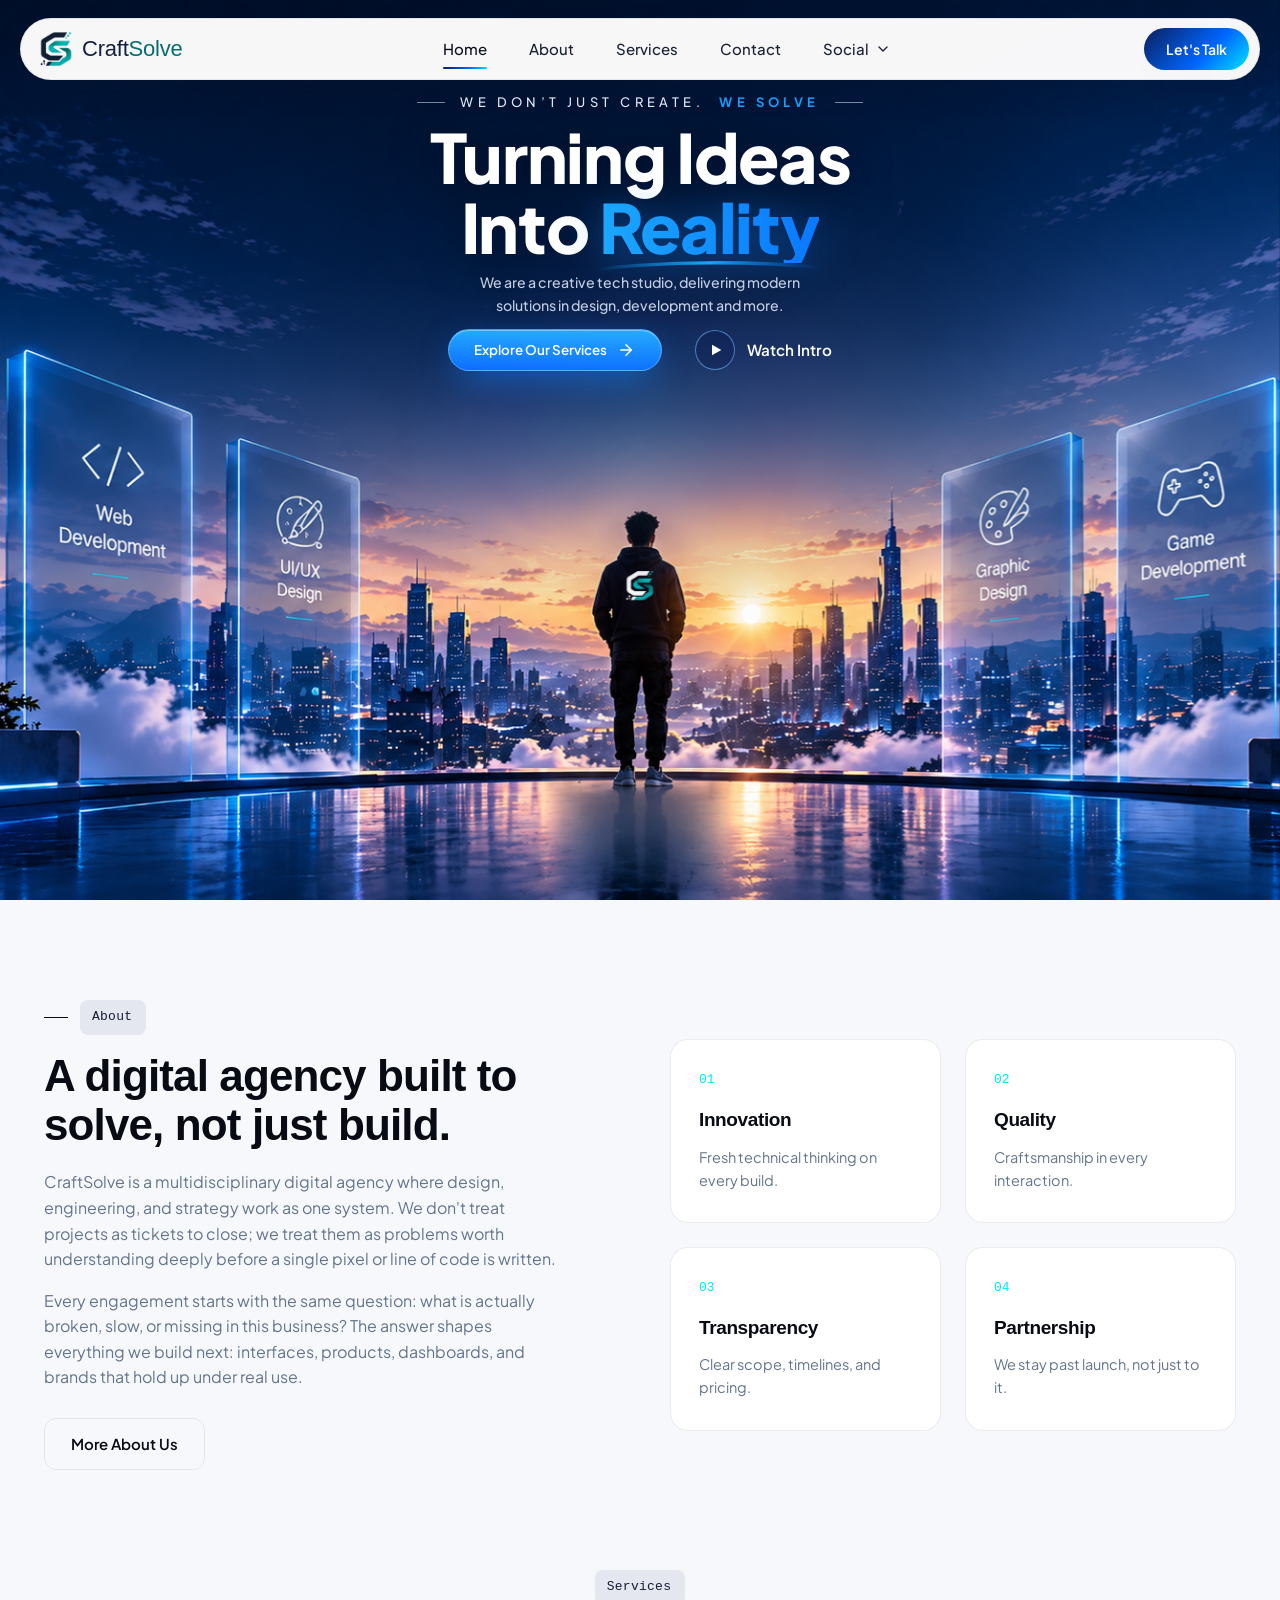
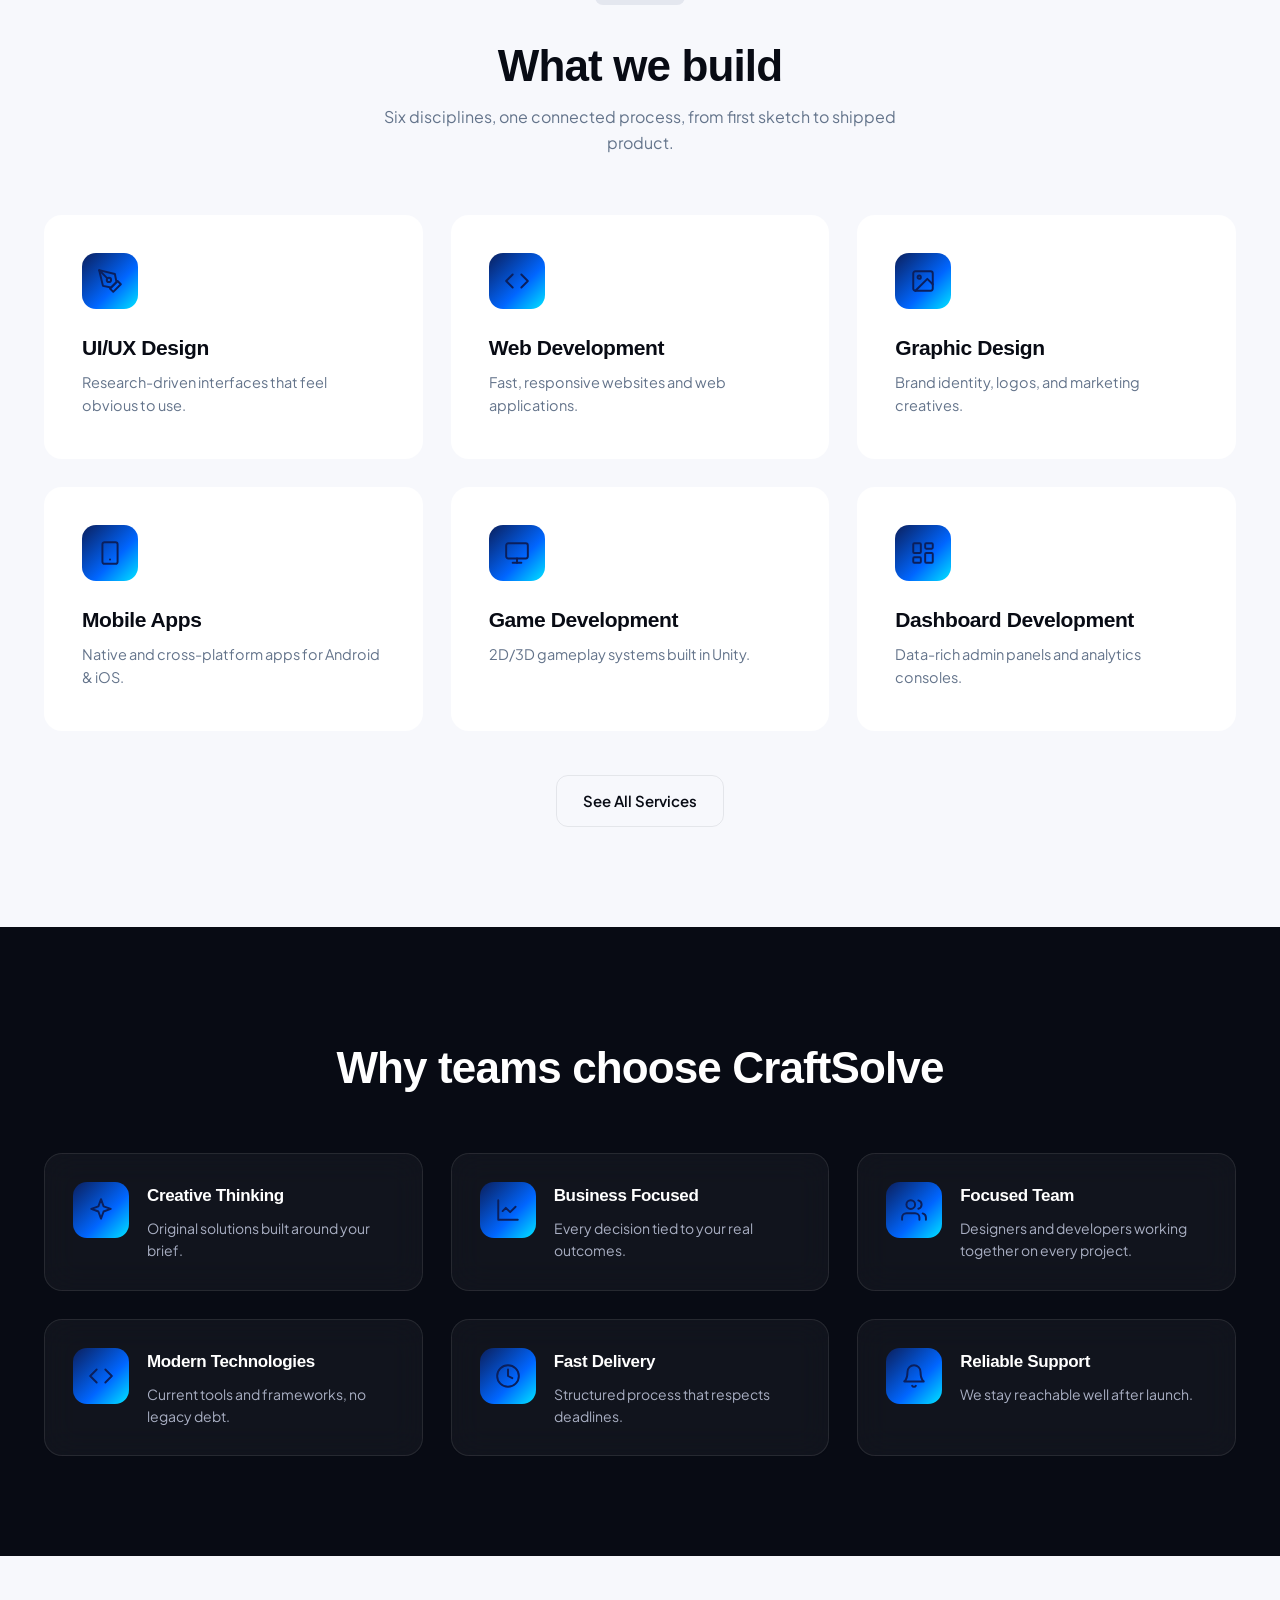
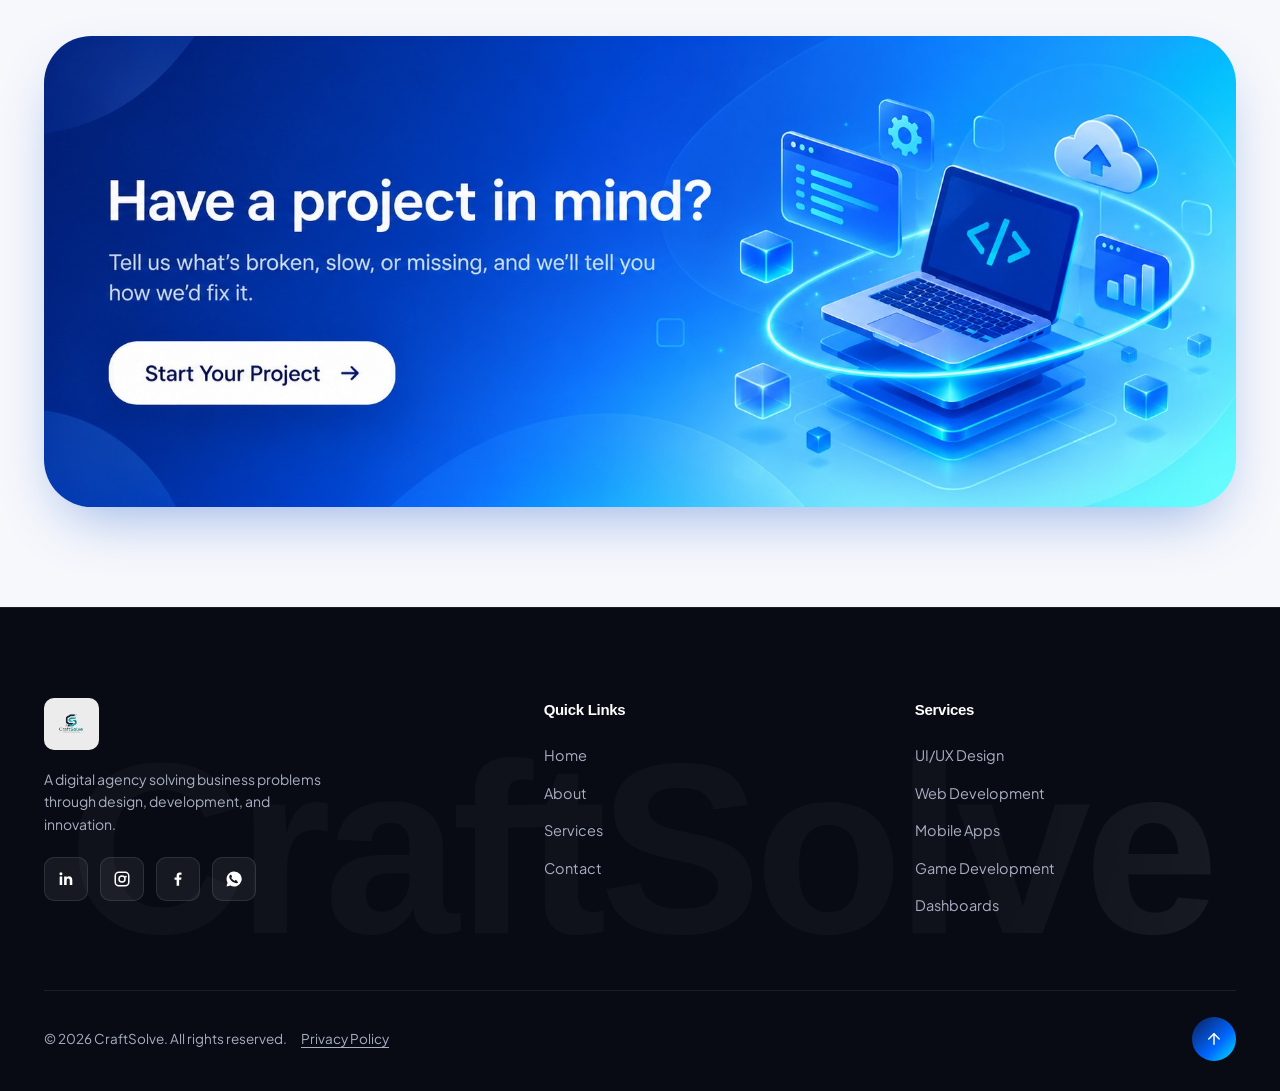
==== commit e1cc3079: "changing" ====
--- a/index.html
+++ b/index.html
@@ -16,16 +16,16 @@
     <link rel="icon" href="images/favicon.png" type="image/png">
     <link rel="preconnect" href="https://fonts.googleapis.com">
    <link href="https://fonts.googleapis.com/css2?family=Plus+Jakarta+Sans:wght@400;500;600;700;800&display=swap" rel="stylesheet">
-<<<<<<< HEAD
+
     <link rel="stylesheet" href="css/style.css?v=11">
     <link rel="stylesheet" href="css/responsive.css?v=11">
     <link rel="stylesheet" href="css/animations.css?v=11">
     <link rel="stylesheet" href="css/home-anim.css?v=11">
-=======
+
     <link rel="stylesheet" href="css/style.css">
     <link rel="stylesheet" href="css/responsive.css">
     <link rel="stylesheet" href="css/animations.css">
->>>>>>> 83862fd032716d25e864d3f0a91deb22ef72222d
+
 </head>
 
 <body>
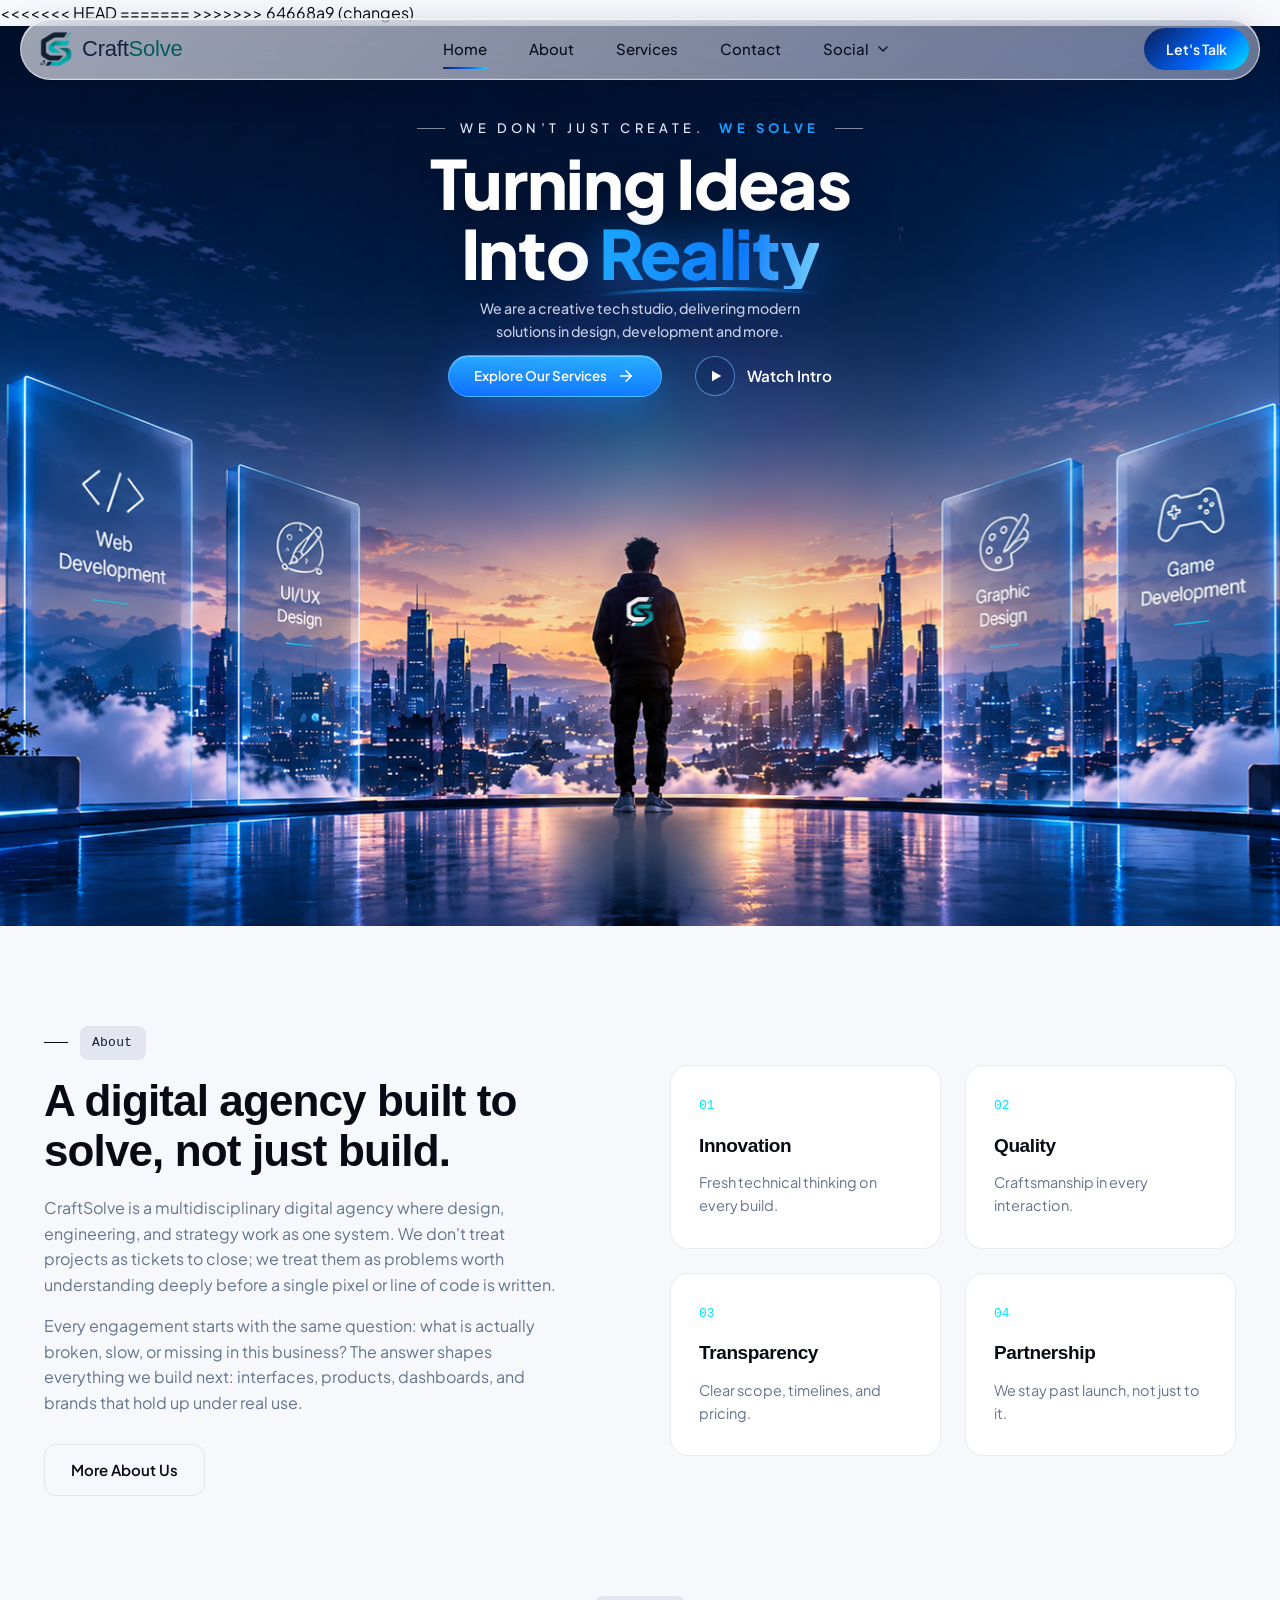
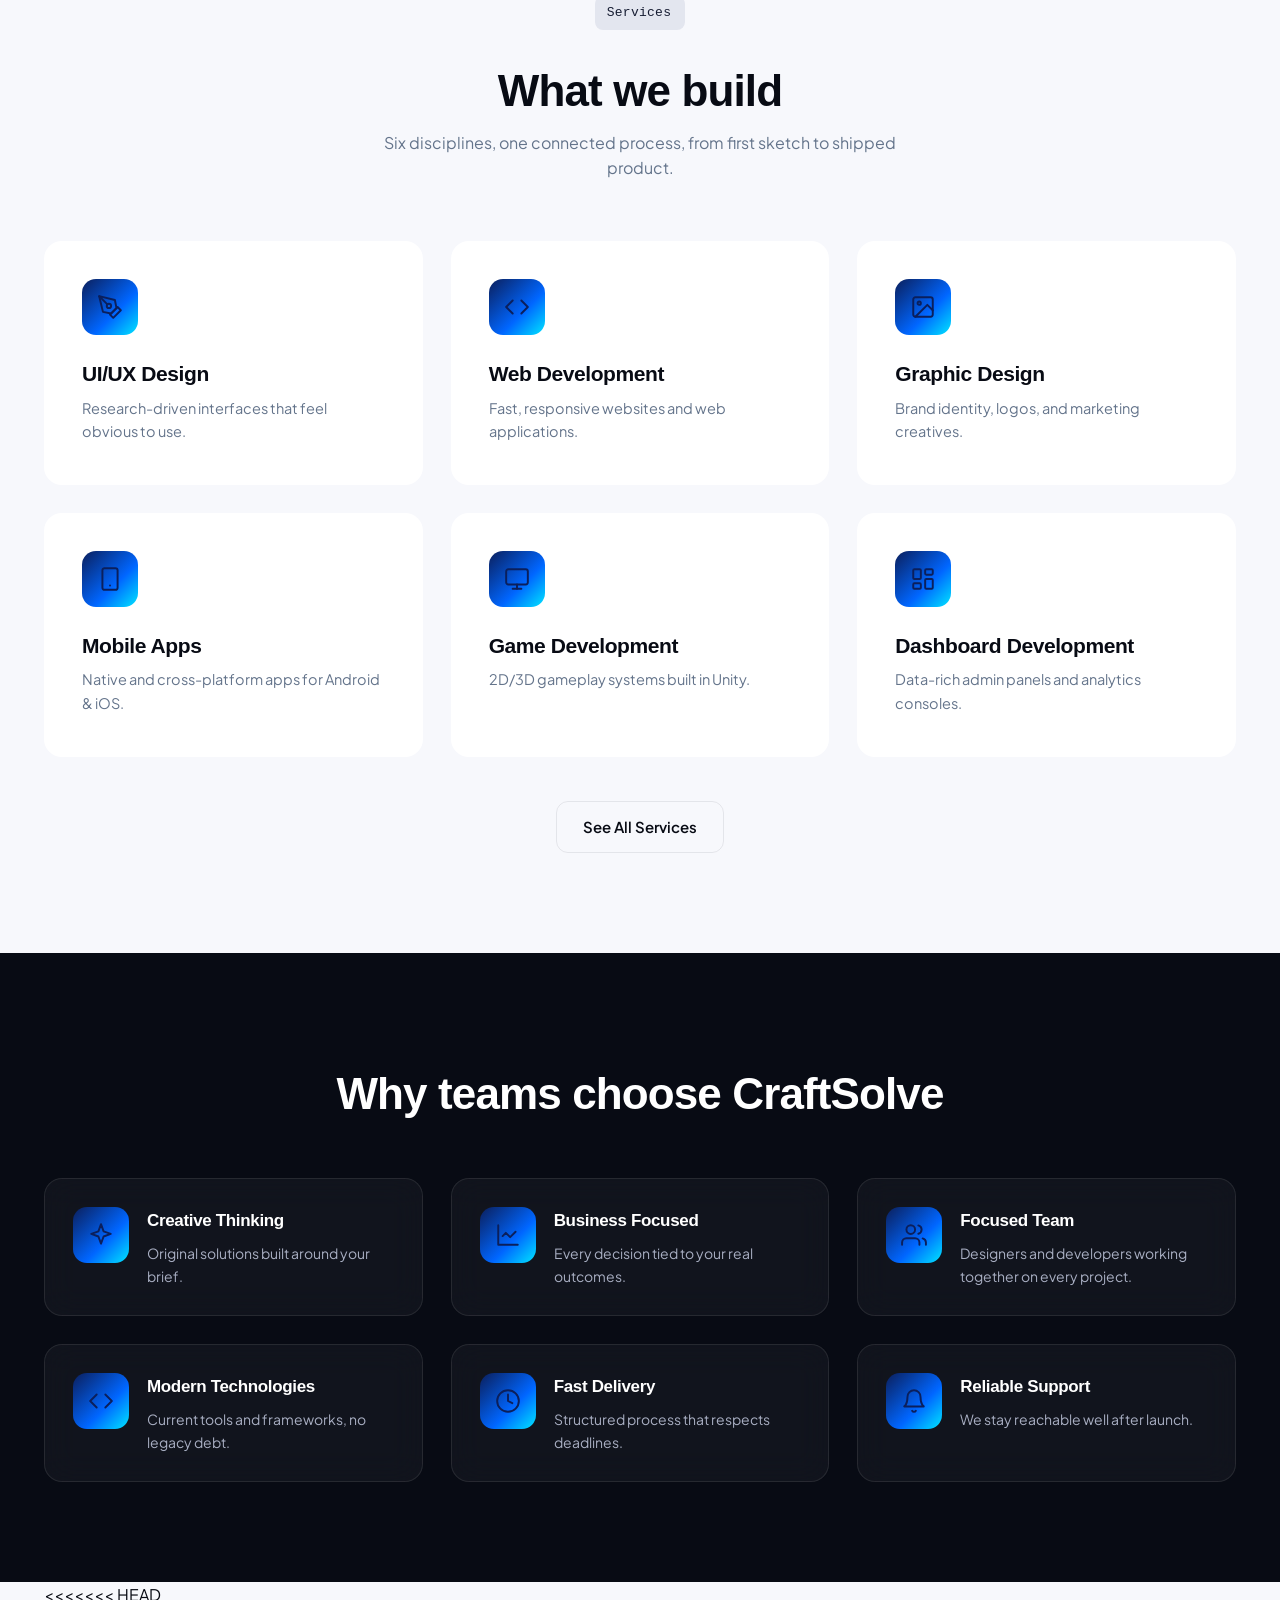
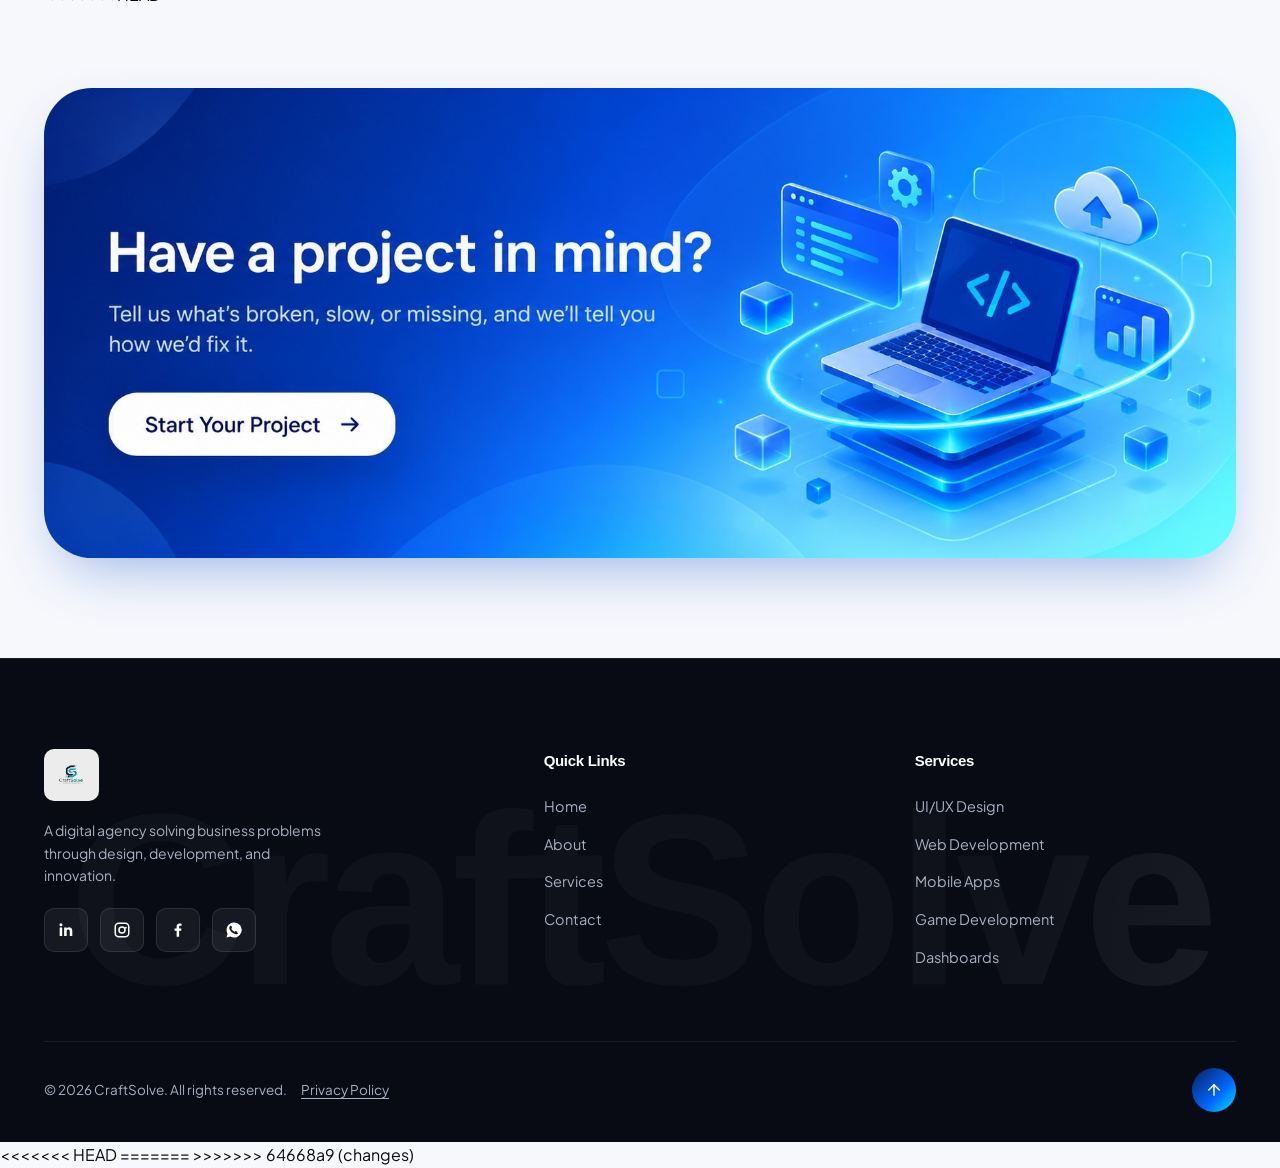
==== commit ef1cfdb1: "changes" ====
--- a/index.html
+++ b/index.html
@@ -16,6 +16,7 @@
     <link rel="icon" href="images/favicon.png" type="image/png">
     <link rel="preconnect" href="https://fonts.googleapis.com">
    <link href="https://fonts.googleapis.com/css2?family=Plus+Jakarta+Sans:wght@400;500;600;700;800&display=swap" rel="stylesheet">
+<<<<<<< HEAD
 
     <link rel="stylesheet" href="css/style.css?v=11">
     <link rel="stylesheet" href="css/responsive.css?v=11">
@@ -26,6 +27,13 @@
     <link rel="stylesheet" href="css/responsive.css">
     <link rel="stylesheet" href="css/animations.css">
 
+=======
+    <link rel="stylesheet" href="css/style.css?v=18">
+    <link rel="stylesheet" href="css/responsive.css?v=18">
+    <link rel="stylesheet" href="css/animations.css?v=18">
+    <link rel="stylesheet" href="css/home-anim.css?v=18">
+    <link rel="stylesheet" href="css/pro-anim.css?v=18">
+>>>>>>> 64668a9 (changes)
 </head>
 
 <body>
@@ -250,6 +258,7 @@
 
 <section class="section" style="padding-top:0;">
         <div class="container">
+<<<<<<< HEAD
             <a href="contact.html" class="cta-banner-link reveal" aria-label="Have a project in mind? Start your project">
                 <img src="images/cta-banner.jpg" alt="Have a project in mind? Tell us what's broken, slow, or missing, and we'll tell you how we'd fix it. Start Your Project" width="1740" height="687" loading="lazy" decoding="async">
             </a>
@@ -257,9 +266,13 @@
                 <div class="blob blob-1" style="top:-100px;left:-80px;"></div>
                 <div class="blob blob-2" style="bottom:-100px;right:-40px;"></div>
                 <div style="position:relative;z-index:2;">
+=======
+            <div class="cta-card reveal">
+                <div class="cta-card-text">
+>>>>>>> 64668a9 (changes)
                     <h2>Have a project in mind?</h2>
                     <p>Tell us what's broken, slow, or missing, and we'll tell you how we'd fix it.</p>
-                    <a href="contact.html" class="btn" style="background:#fff;color:var(--indigo);">Start Your Project</a>
+                    <a href="contact.html" class="cta-card-btn">Start Your Project <svg viewBox="0 0 24 24" fill="none" stroke="currentColor" stroke-width="2.2" stroke-linecap="round" stroke-linejoin="round" aria-hidden="true"><line x1="5" y1="12" x2="19" y2="12"/><polyline points="12 5 19 12 12 19"/></svg></a>
                 </div>
             </div>
         </div>
@@ -308,9 +321,16 @@
         </div>
     </footer>
 
+<<<<<<< HEAD
     <script src="js/main.js?v=11"></script>
     <script src="js/animation.js?v=11"></script>
     <script src="js/home-anim.js?v=11"></script>
+=======
+    <script src="js/main.js?v=18"></script>
+    <script src="js/animation.js?v=18"></script>
+    <script src="js/home-anim.js?v=18"></script>
+<script src="js/pro-anim.js?v=18"></script>
+>>>>>>> 64668a9 (changes)
 </body>
 
 </html>
--- a/css/style.css
+++ b/css/style.css
@@ -2651,6 +2651,9 @@
     .cta-band-mobile { display: block; }
 }
 <<<<<<< HEAD
+<<<<<<< HEAD
+=======
+>>>>>>> 64668a9 (changes)
 
 
 /* ===== GLASS NAV BAR ===== */
@@ -2676,5 +2679,171 @@
     backdrop-filter: blur(18px) saturate(170%);
     border: 1px solid rgba(255, 255, 255, 0.6);
 }
+<<<<<<< HEAD
 =======
 >>>>>>> 83862fd032716d25e864d3f0a91deb22ef72222d
+=======
+
+
+/* Smaller, centred CTA banner on the home page */
+.cta-banner-link {
+    width: 100%;
+    max-width: 980px;
+    margin: 56px auto 0;
+}
+
+
+/* ===== GLASSMORPHISM NAV (final) ===== */
+.nav-inner,
+.navbar.scrolled .nav-inner {
+    background: linear-gradient(135deg, rgba(255, 255, 255, 0.62) 0%, rgba(255, 255, 255, 0.40) 100%);
+    -webkit-backdrop-filter: blur(24px) saturate(190%);
+    backdrop-filter: blur(24px) saturate(190%);
+    border: 1px solid rgba(255, 255, 255, 0.6);
+    box-shadow:
+        0 10px 34px rgba(8, 16, 40, 0.20),
+        inset 0 1px 0 rgba(255, 255, 255, 0.75),
+        inset 0 -1px 0 rgba(255, 255, 255, 0.15);
+}
+.navbar.scrolled .nav-inner {
+    background: linear-gradient(135deg, rgba(255, 255, 255, 0.72) 0%, rgba(255, 255, 255, 0.52) 100%);
+}
+.nav-links a,
+.nav-dropdown-toggle { color: #0B1020; font-weight: 500; }
+.nav-links a:hover,
+.nav-dropdown-toggle:hover,
+.nav-dropdown.open .nav-dropdown-toggle { color: #000; }
+.nav-logo .nav-logo-text { color: #065B5B; }
+.nav-dropdown-menu {
+    background: linear-gradient(135deg, rgba(255, 255, 255, 0.82), rgba(255, 255, 255, 0.64));
+    -webkit-backdrop-filter: blur(24px) saturate(190%);
+    backdrop-filter: blur(24px) saturate(190%);
+    border: 1px solid rgba(255, 255, 255, 0.65);
+    box-shadow: 0 18px 44px rgba(8, 16, 40, 0.22), inset 0 1px 0 rgba(255, 255, 255, 0.7);
+}
+
+
+/* ===== HOME CTA CARD (picture background + live text & button) ===== */
+.cta-card {
+    container-type: inline-size;
+    position: relative;
+    display: flex;
+    align-items: center;
+    width: 100%;
+    max-width: 980px;
+    margin: 56px auto 0;
+    aspect-ratio: 1739 / 686;
+    border-radius: clamp(24px, 4vw, 40px);
+    overflow: hidden;
+    background: #0a3fc4 url(../images/cta-bg.jpg) center / cover no-repeat;
+    box-shadow: 0 24px 60px -20px rgba(11, 79, 200, 0.45);
+}
+.cta-card-text { position: relative; z-index: 2; padding-left: 6.2cqw; max-width: 64cqw; }
+.cta-card h2 {
+    margin: 0 0 1.6cqw;
+    font-family: 'Plus Jakarta Sans', 'Space Grotesk', sans-serif;
+    font-weight: 700;
+    font-size: 4.5cqw;
+    line-height: 1.1;
+    white-space: nowrap;
+    letter-spacing: -0.02em;
+    color: #fff;
+}
+.cta-card p {
+    margin: 0 0 3.2cqw;
+    max-width: 47cqw;
+    font-size: 2cqw;
+    line-height: 1.5;
+    color: rgba(255, 255, 255, 0.88);
+}
+.cta-card-btn {
+    display: inline-flex;
+    align-items: center;
+    gap: 1.2cqw;
+    padding: 1.7cqw 3.2cqw;
+    border-radius: 999px;
+    background: #fff;
+    color: #0b1b5e;
+    font-weight: 600;
+    font-size: 1.9cqw;
+    line-height: 1;
+    box-shadow: 0 10px 28px rgba(5, 20, 90, 0.35);
+    transition: transform 0.25s ease, box-shadow 0.25s ease;
+}
+.cta-card-btn svg { width: 1.2em; height: 1.2em; transition: transform 0.25s ease; }
+.cta-card-btn:hover { transform: translateY(-3px); box-shadow: 0 16px 34px rgba(5, 20, 90, 0.45); }
+.cta-card-btn:hover svg { transform: translateX(4px); }
+
+@media (max-width: 767px) {
+    .cta-card {
+        display: block;
+        aspect-ratio: auto;
+        margin-top: 40px;
+        padding: 34px 24px calc(min(62vw, 300px) - 6px);
+        background: linear-gradient(170deg, #04268f 0%, #0540c4 42%, #0a68ee 72%, #11a6ff 100%);
+    }
+    .cta-card::after {
+        content: "";
+        position: absolute;
+        left: 0;
+        right: 0;
+        bottom: 0;
+        height: min(62vw, 300px);
+        background: url(../images/cta-bg-mobile.jpg) 100% 50% / cover no-repeat;
+        -webkit-mask-image: linear-gradient(to bottom, transparent 0%, #000 40%);
+        mask-image: linear-gradient(to bottom, transparent 0%, #000 40%);
+        pointer-events: none;
+    }
+    .cta-card-text { padding: 0; max-width: none; }
+    .cta-card h2 { margin: 0 0 12px; font-size: clamp(1.9rem, 8.6vw, 2.5rem); white-space: normal; }
+    .cta-card p { margin: 0 0 22px; max-width: 26em; font-size: 1rem; }
+    .cta-card-btn { gap: 10px; padding: 15px 26px; font-size: 1rem; }
+}
+
+
+/* ===== CTA CARD: wider (full container) and slimmer ===== */
+@media (min-width: 768px) {
+    .cta-card {
+        max-width: none;
+        aspect-ratio: 3.8 / 1;
+        min-height: 240px;
+        border-radius: clamp(24px, 3vw, 36px);
+        background: linear-gradient(100deg, #03238a 0%, #0436b0 38%, #0546cf 70%);
+    }
+    .cta-card::after {
+        content: "";
+        position: absolute;
+        top: 0;
+        bottom: 0;
+        right: 0;
+        aspect-ratio: 1739 / 686;
+        background: url(../images/cta-bg.jpg) center / 100% 100% no-repeat;
+        -webkit-mask-image: linear-gradient(90deg, transparent 0%, #000 28%);
+        mask-image: linear-gradient(90deg, transparent 0%, #000 28%);
+        pointer-events: none;
+    }
+    .cta-card-text { padding-left: 5cqw; max-width: 60cqw; }
+    .cta-card h2 {
+        font-size: clamp(1.6rem, 3.5cqw, 2.8rem);
+        margin-bottom: clamp(8px, 1.1cqw, 14px);
+    }
+    .cta-card p {
+        font-size: clamp(0.9rem, 1.5cqw, 1.12rem);
+        max-width: 52cqw;
+        text-wrap: balance;
+        margin-bottom: clamp(16px, 2.2cqw, 28px);
+    }
+    .cta-card-btn {
+        gap: clamp(8px, 0.9cqw, 12px);
+        padding: clamp(11px, 1.15cqw, 15px) clamp(22px, 2.4cqw, 32px);
+        font-size: clamp(0.9rem, 1.45cqw, 1.08rem);
+    }
+}
+/* mobile: a bit slimmer too */
+@media (max-width: 767px) {
+    .cta-card {
+        padding: 28px 22px calc(min(52vw, 240px) - 6px);
+    }
+    .cta-card::after { height: min(52vw, 240px); }
+}
+>>>>>>> 64668a9 (changes)
--- a/css/responsive.css
+++ b/css/responsive.css
@@ -386,6 +386,9 @@
     }
 }
 <<<<<<< HEAD
+<<<<<<< HEAD
+=======
+>>>>>>> 64668a9 (changes)
 
 
 /* "Scroll Down" indicator removed on every device */
@@ -399,5 +402,8 @@
     .navbar { padding: 12px 0; }
     .navbar .nav-inner { width: calc(100% - 24px); margin-left: auto; margin-right: auto; }
 }
+<<<<<<< HEAD
 =======
 >>>>>>> 83862fd032716d25e864d3f0a91deb22ef72222d
+=======
+>>>>>>> 64668a9 (changes)
--- a/css/style.css
+++ b/css/style.css
@@ -2651,6 +2651,9 @@
     .cta-band-mobile { display: block; }
 }
 <<<<<<< HEAD
+<<<<<<< HEAD
+=======
+>>>>>>> 64668a9 (changes)
 
 
 /* ===== GLASS NAV BAR ===== */
@@ -2676,5 +2679,171 @@
     backdrop-filter: blur(18px) saturate(170%);
     border: 1px solid rgba(255, 255, 255, 0.6);
 }
+<<<<<<< HEAD
 =======
 >>>>>>> 83862fd032716d25e864d3f0a91deb22ef72222d
+=======
+
+
+/* Smaller, centred CTA banner on the home page */
+.cta-banner-link {
+    width: 100%;
+    max-width: 980px;
+    margin: 56px auto 0;
+}
+
+
+/* ===== GLASSMORPHISM NAV (final) ===== */
+.nav-inner,
+.navbar.scrolled .nav-inner {
+    background: linear-gradient(135deg, rgba(255, 255, 255, 0.62) 0%, rgba(255, 255, 255, 0.40) 100%);
+    -webkit-backdrop-filter: blur(24px) saturate(190%);
+    backdrop-filter: blur(24px) saturate(190%);
+    border: 1px solid rgba(255, 255, 255, 0.6);
+    box-shadow:
+        0 10px 34px rgba(8, 16, 40, 0.20),
+        inset 0 1px 0 rgba(255, 255, 255, 0.75),
+        inset 0 -1px 0 rgba(255, 255, 255, 0.15);
+}
+.navbar.scrolled .nav-inner {
+    background: linear-gradient(135deg, rgba(255, 255, 255, 0.72) 0%, rgba(255, 255, 255, 0.52) 100%);
+}
+.nav-links a,
+.nav-dropdown-toggle { color: #0B1020; font-weight: 500; }
+.nav-links a:hover,
+.nav-dropdown-toggle:hover,
+.nav-dropdown.open .nav-dropdown-toggle { color: #000; }
+.nav-logo .nav-logo-text { color: #065B5B; }
+.nav-dropdown-menu {
+    background: linear-gradient(135deg, rgba(255, 255, 255, 0.82), rgba(255, 255, 255, 0.64));
+    -webkit-backdrop-filter: blur(24px) saturate(190%);
+    backdrop-filter: blur(24px) saturate(190%);
+    border: 1px solid rgba(255, 255, 255, 0.65);
+    box-shadow: 0 18px 44px rgba(8, 16, 40, 0.22), inset 0 1px 0 rgba(255, 255, 255, 0.7);
+}
+
+
+/* ===== HOME CTA CARD (picture background + live text & button) ===== */
+.cta-card {
+    container-type: inline-size;
+    position: relative;
+    display: flex;
+    align-items: center;
+    width: 100%;
+    max-width: 980px;
+    margin: 56px auto 0;
+    aspect-ratio: 1739 / 686;
+    border-radius: clamp(24px, 4vw, 40px);
+    overflow: hidden;
+    background: #0a3fc4 url(../images/cta-bg.jpg) center / cover no-repeat;
+    box-shadow: 0 24px 60px -20px rgba(11, 79, 200, 0.45);
+}
+.cta-card-text { position: relative; z-index: 2; padding-left: 6.2cqw; max-width: 64cqw; }
+.cta-card h2 {
+    margin: 0 0 1.6cqw;
+    font-family: 'Plus Jakarta Sans', 'Space Grotesk', sans-serif;
+    font-weight: 700;
+    font-size: 4.5cqw;
+    line-height: 1.1;
+    white-space: nowrap;
+    letter-spacing: -0.02em;
+    color: #fff;
+}
+.cta-card p {
+    margin: 0 0 3.2cqw;
+    max-width: 47cqw;
+    font-size: 2cqw;
+    line-height: 1.5;
+    color: rgba(255, 255, 255, 0.88);
+}
+.cta-card-btn {
+    display: inline-flex;
+    align-items: center;
+    gap: 1.2cqw;
+    padding: 1.7cqw 3.2cqw;
+    border-radius: 999px;
+    background: #fff;
+    color: #0b1b5e;
+    font-weight: 600;
+    font-size: 1.9cqw;
+    line-height: 1;
+    box-shadow: 0 10px 28px rgba(5, 20, 90, 0.35);
+    transition: transform 0.25s ease, box-shadow 0.25s ease;
+}
+.cta-card-btn svg { width: 1.2em; height: 1.2em; transition: transform 0.25s ease; }
+.cta-card-btn:hover { transform: translateY(-3px); box-shadow: 0 16px 34px rgba(5, 20, 90, 0.45); }
+.cta-card-btn:hover svg { transform: translateX(4px); }
+
+@media (max-width: 767px) {
+    .cta-card {
+        display: block;
+        aspect-ratio: auto;
+        margin-top: 40px;
+        padding: 34px 24px calc(min(62vw, 300px) - 6px);
+        background: linear-gradient(170deg, #04268f 0%, #0540c4 42%, #0a68ee 72%, #11a6ff 100%);
+    }
+    .cta-card::after {
+        content: "";
+        position: absolute;
+        left: 0;
+        right: 0;
+        bottom: 0;
+        height: min(62vw, 300px);
+        background: url(../images/cta-bg-mobile.jpg) 100% 50% / cover no-repeat;
+        -webkit-mask-image: linear-gradient(to bottom, transparent 0%, #000 40%);
+        mask-image: linear-gradient(to bottom, transparent 0%, #000 40%);
+        pointer-events: none;
+    }
+    .cta-card-text { padding: 0; max-width: none; }
+    .cta-card h2 { margin: 0 0 12px; font-size: clamp(1.9rem, 8.6vw, 2.5rem); white-space: normal; }
+    .cta-card p { margin: 0 0 22px; max-width: 26em; font-size: 1rem; }
+    .cta-card-btn { gap: 10px; padding: 15px 26px; font-size: 1rem; }
+}
+
+
+/* ===== CTA CARD: wider (full container) and slimmer ===== */
+@media (min-width: 768px) {
+    .cta-card {
+        max-width: none;
+        aspect-ratio: 3.8 / 1;
+        min-height: 240px;
+        border-radius: clamp(24px, 3vw, 36px);
+        background: linear-gradient(100deg, #03238a 0%, #0436b0 38%, #0546cf 70%);
+    }
+    .cta-card::after {
+        content: "";
+        position: absolute;
+        top: 0;
+        bottom: 0;
+        right: 0;
+        aspect-ratio: 1739 / 686;
+        background: url(../images/cta-bg.jpg) center / 100% 100% no-repeat;
+        -webkit-mask-image: linear-gradient(90deg, transparent 0%, #000 28%);
+        mask-image: linear-gradient(90deg, transparent 0%, #000 28%);
+        pointer-events: none;
+    }
+    .cta-card-text { padding-left: 5cqw; max-width: 60cqw; }
+    .cta-card h2 {
+        font-size: clamp(1.6rem, 3.5cqw, 2.8rem);
+        margin-bottom: clamp(8px, 1.1cqw, 14px);
+    }
+    .cta-card p {
+        font-size: clamp(0.9rem, 1.5cqw, 1.12rem);
+        max-width: 52cqw;
+        text-wrap: balance;
+        margin-bottom: clamp(16px, 2.2cqw, 28px);
+    }
+    .cta-card-btn {
+        gap: clamp(8px, 0.9cqw, 12px);
+        padding: clamp(11px, 1.15cqw, 15px) clamp(22px, 2.4cqw, 32px);
+        font-size: clamp(0.9rem, 1.45cqw, 1.08rem);
+    }
+}
+/* mobile: a bit slimmer too */
+@media (max-width: 767px) {
+    .cta-card {
+        padding: 28px 22px calc(min(52vw, 240px) - 6px);
+    }
+    .cta-card::after { height: min(52vw, 240px); }
+}
+>>>>>>> 64668a9 (changes)
--- a/css/responsive.css
+++ b/css/responsive.css
@@ -386,6 +386,9 @@
     }
 }
 <<<<<<< HEAD
+<<<<<<< HEAD
+=======
+>>>>>>> 64668a9 (changes)
 
 
 /* "Scroll Down" indicator removed on every device */
@@ -399,5 +402,8 @@
     .navbar { padding: 12px 0; }
     .navbar .nav-inner { width: calc(100% - 24px); margin-left: auto; margin-right: auto; }
 }
+<<<<<<< HEAD
 =======
 >>>>>>> 83862fd032716d25e864d3f0a91deb22ef72222d
+=======
+>>>>>>> 64668a9 (changes)
--- a/css/style.css
+++ b/css/style.css
@@ -2651,6 +2651,9 @@
     .cta-band-mobile { display: block; }
 }
 <<<<<<< HEAD
+<<<<<<< HEAD
+=======
+>>>>>>> 64668a9 (changes)
 
 
 /* ===== GLASS NAV BAR ===== */
@@ -2676,5 +2679,171 @@
     backdrop-filter: blur(18px) saturate(170%);
     border: 1px solid rgba(255, 255, 255, 0.6);
 }
+<<<<<<< HEAD
 =======
 >>>>>>> 83862fd032716d25e864d3f0a91deb22ef72222d
+=======
+
+
+/* Smaller, centred CTA banner on the home page */
+.cta-banner-link {
+    width: 100%;
+    max-width: 980px;
+    margin: 56px auto 0;
+}
+
+
+/* ===== GLASSMORPHISM NAV (final) ===== */
+.nav-inner,
+.navbar.scrolled .nav-inner {
+    background: linear-gradient(135deg, rgba(255, 255, 255, 0.62) 0%, rgba(255, 255, 255, 0.40) 100%);
+    -webkit-backdrop-filter: blur(24px) saturate(190%);
+    backdrop-filter: blur(24px) saturate(190%);
+    border: 1px solid rgba(255, 255, 255, 0.6);
+    box-shadow:
+        0 10px 34px rgba(8, 16, 40, 0.20),
+        inset 0 1px 0 rgba(255, 255, 255, 0.75),
+        inset 0 -1px 0 rgba(255, 255, 255, 0.15);
+}
+.navbar.scrolled .nav-inner {
+    background: linear-gradient(135deg, rgba(255, 255, 255, 0.72) 0%, rgba(255, 255, 255, 0.52) 100%);
+}
+.nav-links a,
+.nav-dropdown-toggle { color: #0B1020; font-weight: 500; }
+.nav-links a:hover,
+.nav-dropdown-toggle:hover,
+.nav-dropdown.open .nav-dropdown-toggle { color: #000; }
+.nav-logo .nav-logo-text { color: #065B5B; }
+.nav-dropdown-menu {
+    background: linear-gradient(135deg, rgba(255, 255, 255, 0.82), rgba(255, 255, 255, 0.64));
+    -webkit-backdrop-filter: blur(24px) saturate(190%);
+    backdrop-filter: blur(24px) saturate(190%);
+    border: 1px solid rgba(255, 255, 255, 0.65);
+    box-shadow: 0 18px 44px rgba(8, 16, 40, 0.22), inset 0 1px 0 rgba(255, 255, 255, 0.7);
+}
+
+
+/* ===== HOME CTA CARD (picture background + live text & button) ===== */
+.cta-card {
+    container-type: inline-size;
+    position: relative;
+    display: flex;
+    align-items: center;
+    width: 100%;
+    max-width: 980px;
+    margin: 56px auto 0;
+    aspect-ratio: 1739 / 686;
+    border-radius: clamp(24px, 4vw, 40px);
+    overflow: hidden;
+    background: #0a3fc4 url(../images/cta-bg.jpg) center / cover no-repeat;
+    box-shadow: 0 24px 60px -20px rgba(11, 79, 200, 0.45);
+}
+.cta-card-text { position: relative; z-index: 2; padding-left: 6.2cqw; max-width: 64cqw; }
+.cta-card h2 {
+    margin: 0 0 1.6cqw;
+    font-family: 'Plus Jakarta Sans', 'Space Grotesk', sans-serif;
+    font-weight: 700;
+    font-size: 4.5cqw;
+    line-height: 1.1;
+    white-space: nowrap;
+    letter-spacing: -0.02em;
+    color: #fff;
+}
+.cta-card p {
+    margin: 0 0 3.2cqw;
+    max-width: 47cqw;
+    font-size: 2cqw;
+    line-height: 1.5;
+    color: rgba(255, 255, 255, 0.88);
+}
+.cta-card-btn {
+    display: inline-flex;
+    align-items: center;
+    gap: 1.2cqw;
+    padding: 1.7cqw 3.2cqw;
+    border-radius: 999px;
+    background: #fff;
+    color: #0b1b5e;
+    font-weight: 600;
+    font-size: 1.9cqw;
+    line-height: 1;
+    box-shadow: 0 10px 28px rgba(5, 20, 90, 0.35);
+    transition: transform 0.25s ease, box-shadow 0.25s ease;
+}
+.cta-card-btn svg { width: 1.2em; height: 1.2em; transition: transform 0.25s ease; }
+.cta-card-btn:hover { transform: translateY(-3px); box-shadow: 0 16px 34px rgba(5, 20, 90, 0.45); }
+.cta-card-btn:hover svg { transform: translateX(4px); }
+
+@media (max-width: 767px) {
+    .cta-card {
+        display: block;
+        aspect-ratio: auto;
+        margin-top: 40px;
+        padding: 34px 24px calc(min(62vw, 300px) - 6px);
+        background: linear-gradient(170deg, #04268f 0%, #0540c4 42%, #0a68ee 72%, #11a6ff 100%);
+    }
+    .cta-card::after {
+        content: "";
+        position: absolute;
+        left: 0;
+        right: 0;
+        bottom: 0;
+        height: min(62vw, 300px);
+        background: url(../images/cta-bg-mobile.jpg) 100% 50% / cover no-repeat;
+        -webkit-mask-image: linear-gradient(to bottom, transparent 0%, #000 40%);
+        mask-image: linear-gradient(to bottom, transparent 0%, #000 40%);
+        pointer-events: none;
+    }
+    .cta-card-text { padding: 0; max-width: none; }
+    .cta-card h2 { margin: 0 0 12px; font-size: clamp(1.9rem, 8.6vw, 2.5rem); white-space: normal; }
+    .cta-card p { margin: 0 0 22px; max-width: 26em; font-size: 1rem; }
+    .cta-card-btn { gap: 10px; padding: 15px 26px; font-size: 1rem; }
+}
+
+
+/* ===== CTA CARD: wider (full container) and slimmer ===== */
+@media (min-width: 768px) {
+    .cta-card {
+        max-width: none;
+        aspect-ratio: 3.8 / 1;
+        min-height: 240px;
+        border-radius: clamp(24px, 3vw, 36px);
+        background: linear-gradient(100deg, #03238a 0%, #0436b0 38%, #0546cf 70%);
+    }
+    .cta-card::after {
+        content: "";
+        position: absolute;
+        top: 0;
+        bottom: 0;
+        right: 0;
+        aspect-ratio: 1739 / 686;
+        background: url(../images/cta-bg.jpg) center / 100% 100% no-repeat;
+        -webkit-mask-image: linear-gradient(90deg, transparent 0%, #000 28%);
+        mask-image: linear-gradient(90deg, transparent 0%, #000 28%);
+        pointer-events: none;
+    }
+    .cta-card-text { padding-left: 5cqw; max-width: 60cqw; }
+    .cta-card h2 {
+        font-size: clamp(1.6rem, 3.5cqw, 2.8rem);
+        margin-bottom: clamp(8px, 1.1cqw, 14px);
+    }
+    .cta-card p {
+        font-size: clamp(0.9rem, 1.5cqw, 1.12rem);
+        max-width: 52cqw;
+        text-wrap: balance;
+        margin-bottom: clamp(16px, 2.2cqw, 28px);
+    }
+    .cta-card-btn {
+        gap: clamp(8px, 0.9cqw, 12px);
+        padding: clamp(11px, 1.15cqw, 15px) clamp(22px, 2.4cqw, 32px);
+        font-size: clamp(0.9rem, 1.45cqw, 1.08rem);
+    }
+}
+/* mobile: a bit slimmer too */
+@media (max-width: 767px) {
+    .cta-card {
+        padding: 28px 22px calc(min(52vw, 240px) - 6px);
+    }
+    .cta-card::after { height: min(52vw, 240px); }
+}
+>>>>>>> 64668a9 (changes)
--- a/css/responsive.css
+++ b/css/responsive.css
@@ -386,6 +386,9 @@
     }
 }
 <<<<<<< HEAD
+<<<<<<< HEAD
+=======
+>>>>>>> 64668a9 (changes)
 
 
 /* "Scroll Down" indicator removed on every device */
@@ -399,5 +402,8 @@
     .navbar { padding: 12px 0; }
     .navbar .nav-inner { width: calc(100% - 24px); margin-left: auto; margin-right: auto; }
 }
+<<<<<<< HEAD
 =======
 >>>>>>> 83862fd032716d25e864d3f0a91deb22ef72222d
+=======
+>>>>>>> 64668a9 (changes)
--- a/css/pro-anim.css
+++ b/css/pro-anim.css
@@ -0,0 +1,136 @@
+/* ===== SITE-WIDE PROFESSIONAL ANIMATIONS (all pages) ===== */
+
+/* 1. Page enter / leave transition */
+body { animation: page-in 0.55s cubic-bezier(0.22, 0.7, 0.2, 1) both; }
+@keyframes page-in {
+    from { opacity: 0; }
+    to   { opacity: 1; }
+}
+body.is-leaving {
+    opacity: 0;
+    transform: translateY(-6px);
+    transition: opacity 0.25s ease, transform 0.25s ease;
+    pointer-events: none;
+}
+
+/* 2. Inner-page header: staggered entrance */
+.page-header .container > * {
+    animation: ph-rise 0.8s cubic-bezier(0.22, 0.7, 0.2, 1) both;
+}
+.page-header .container > *:nth-child(1) { animation-delay: 0.10s; }
+.page-header .container > *:nth-child(2) { animation-delay: 0.22s; }
+.page-header .container > *:nth-child(3) { animation-delay: 0.34s; }
+.page-header .container > *:nth-child(4) { animation-delay: 0.46s; }
+.page-header .container > .reveal { opacity: 1; transform: none; transition: none; }
+@keyframes ph-rise {
+    from { opacity: 0; transform: translateY(26px); filter: blur(6px); }
+    to   { opacity: 1; transform: none; filter: blur(0); }
+}
+.page-header .hero-bg,
+.page-header .container { will-change: transform; }
+
+/* 3. Eyebrow dash draws itself when its block scrolls in */
+.eyebrow-line .dash {
+    display: inline-block;
+    transform-origin: left center;
+    transition: transform 0.9s cubic-bezier(0.22, 0.7, 0.2, 1) 0.15s;
+}
+.reveal:not(.in-view) .eyebrow-line .dash { transform: scaleX(0); }
+.reveal.in-view .eyebrow-line .dash { transform: scaleX(1); }
+
+/* 4. Cards: live 3D tilt (class toggled by pro-anim.js) */
+.tilt-live {
+    transition: transform 0.15s ease-out, box-shadow 0.3s ease !important;
+    transition-delay: 0s !important;
+    transform: perspective(900px) rotateX(var(--rx, 0deg)) rotateY(var(--ry, 0deg)) translateY(-6px) !important;
+    will-change: transform;
+}
+
+/* 5. Buttons: soft light sweep on hover + arrow nudge */
+.btn-primary { position: relative; overflow: hidden; }
+.btn-primary::after {
+    content: "";
+    position: absolute;
+    top: 0;
+    left: -70%;
+    width: 45%;
+    height: 100%;
+    background: linear-gradient(100deg, transparent, rgba(255, 255, 255, 0.35), transparent);
+    transform: skewX(-20deg);
+    pointer-events: none;
+}
+.btn-primary:hover::after { animation: btn-sweep 0.8s ease-out 1; }
+@keyframes btn-sweep {
+    from { left: -70%; }
+    to   { left: 130%; }
+}
+.btn svg { transition: transform 0.25s ease; }
+.btn:hover svg { transform: translateX(3px); }
+
+/* 6. Contact form: staggered fields + focus glow */
+.contact-form .form-group,
+.contact-form button[type="submit"] {
+    opacity: 0;
+    transform: translateY(16px);
+    transition: opacity 0.6s ease, transform 0.6s cubic-bezier(0.22, 0.7, 0.2, 1);
+    transition-delay: calc(var(--fi, 0) * 70ms + 150ms);
+}
+.reveal.in-view .contact-form .form-group,
+.reveal.in-view .contact-form button[type="submit"] { opacity: 1; transform: none; }
+.contact-form .form-group label { transition: color 0.25s ease; }
+.contact-form .form-group:focus-within label { color: #1a8cff; }
+.contact-form input,
+.contact-form select,
+.contact-form textarea {
+    transition: border-color 0.25s ease, box-shadow 0.25s ease, background-color 0.25s ease;
+}
+.contact-form input:focus,
+.contact-form select:focus,
+.contact-form textarea:focus {
+    box-shadow: 0 0 0 4px rgba(26, 140, 255, 0.16);
+    outline: none;
+}
+
+/* 7. Footer: link underline slide, social icons lift */
+.footer-grid a:not(.social-icon) {
+    background: linear-gradient(currentColor, currentColor) left bottom / 0 1px no-repeat;
+    transition: background-size 0.3s ease, color 0.2s ease;
+    padding-bottom: 2px;
+}
+.footer-grid a:not(.social-icon):hover { background-size: 100% 1px; }
+.social-icon { transition: transform 0.3s cubic-bezier(0.34, 1.56, 0.64, 1), background-color 0.2s ease, border-color 0.2s ease; }
+.social-icon:hover { transform: translateY(-4px) scale(1.08); }
+
+/* 8. Closing CTA card: floating illustration + light sweep on hover */
+.cta-card::after { animation: cta-float 7s ease-in-out infinite; will-change: transform; }
+@keyframes cta-float {
+    0%, 100% { transform: translateY(0); }
+    50%      { transform: translateY(-7px); }
+}
+.cta-card::before {
+    content: "";
+    position: absolute;
+    top: 0;
+    left: -40%;
+    width: 30%;
+    height: 100%;
+    z-index: 1;
+    background: linear-gradient(100deg, transparent, rgba(255, 255, 255, 0.16), transparent);
+    transform: skewX(-20deg);
+    pointer-events: none;
+}
+.cta-card:hover::before { animation: btn-sweep 1.2s ease-out 1; }
+
+/* 9. List items reveal (privacy etc.) */
+li.reveal { transition-duration: 0.6s; }
+
+@media (prefers-reduced-motion: reduce) {
+    body { animation: none; }
+    .page-header .container > *,
+    .cta-card::after,
+    .btn-primary:hover::after,
+    .cta-card:hover::before { animation: none !important; }
+    .contact-form .form-group,
+    .contact-form button[type="submit"] { opacity: 1; transform: none; transition: none; }
+    .eyebrow-line .dash { transform: none !important; }
+}
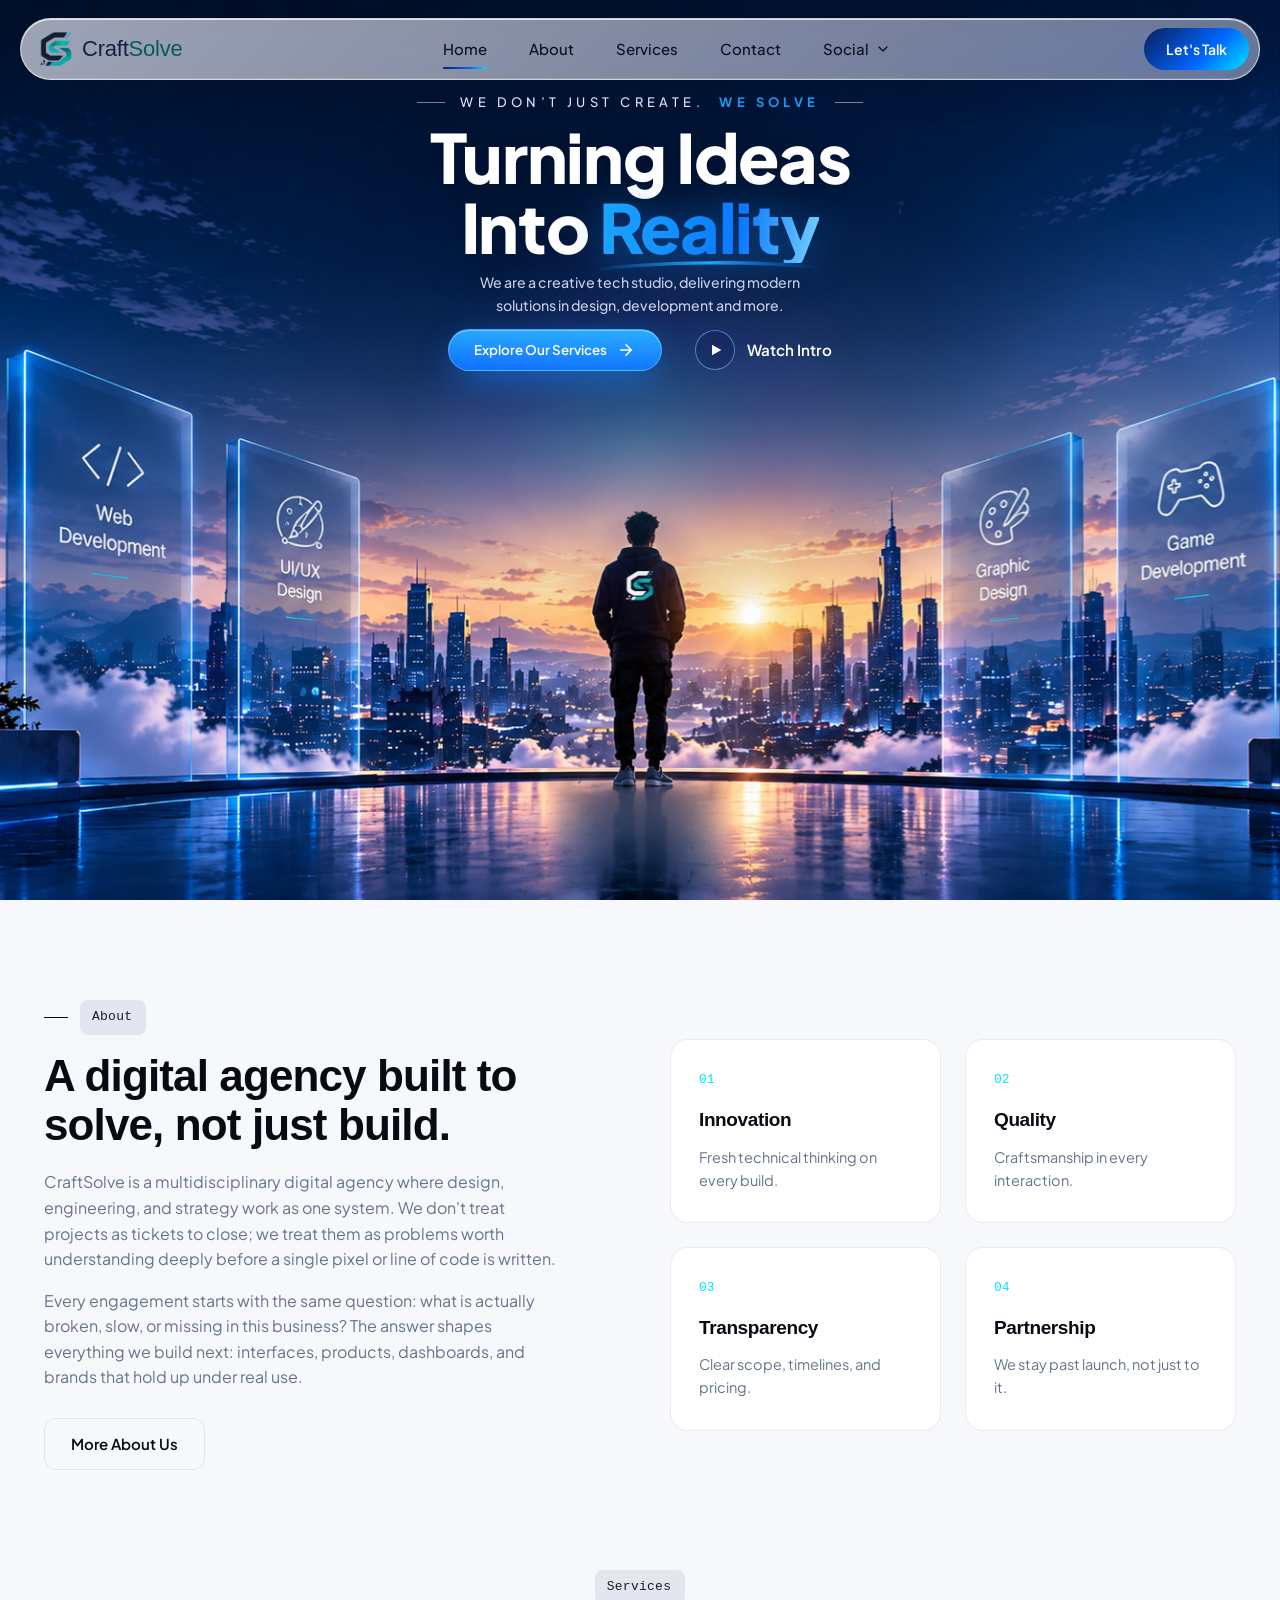
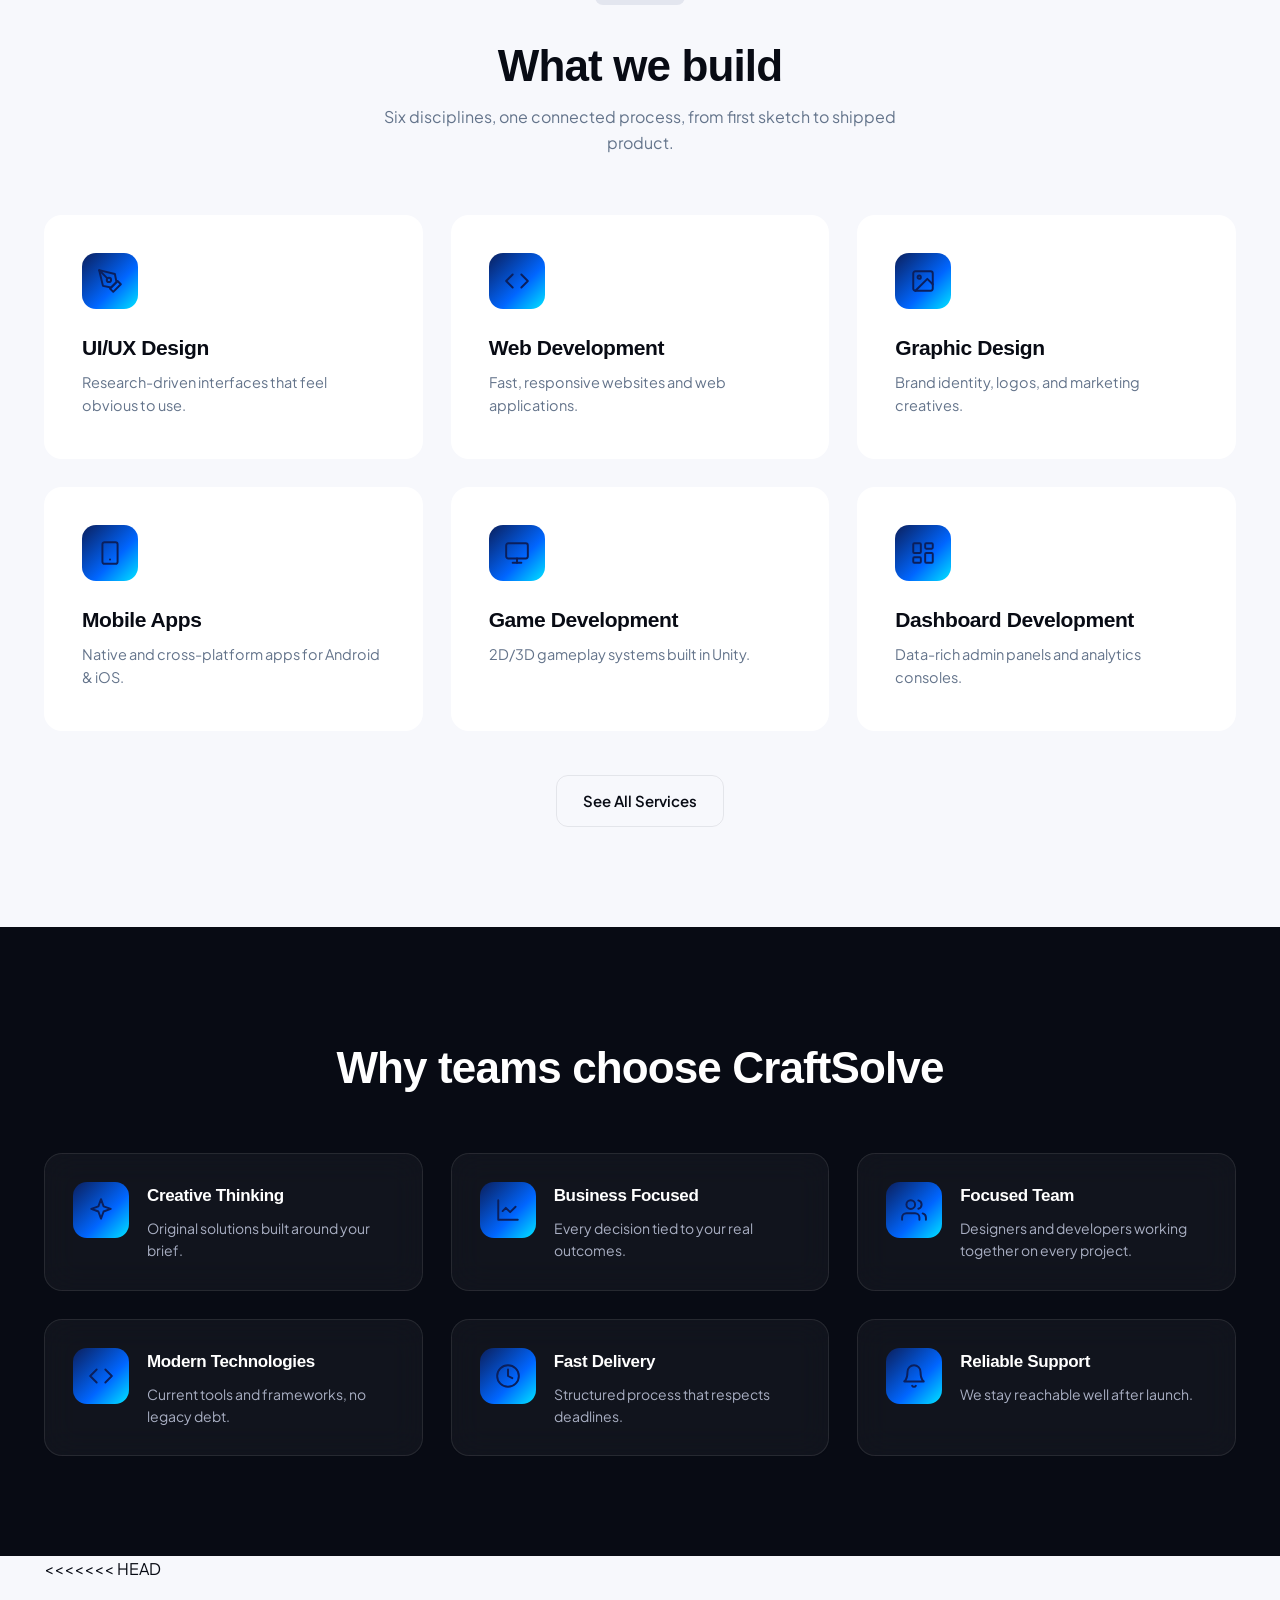
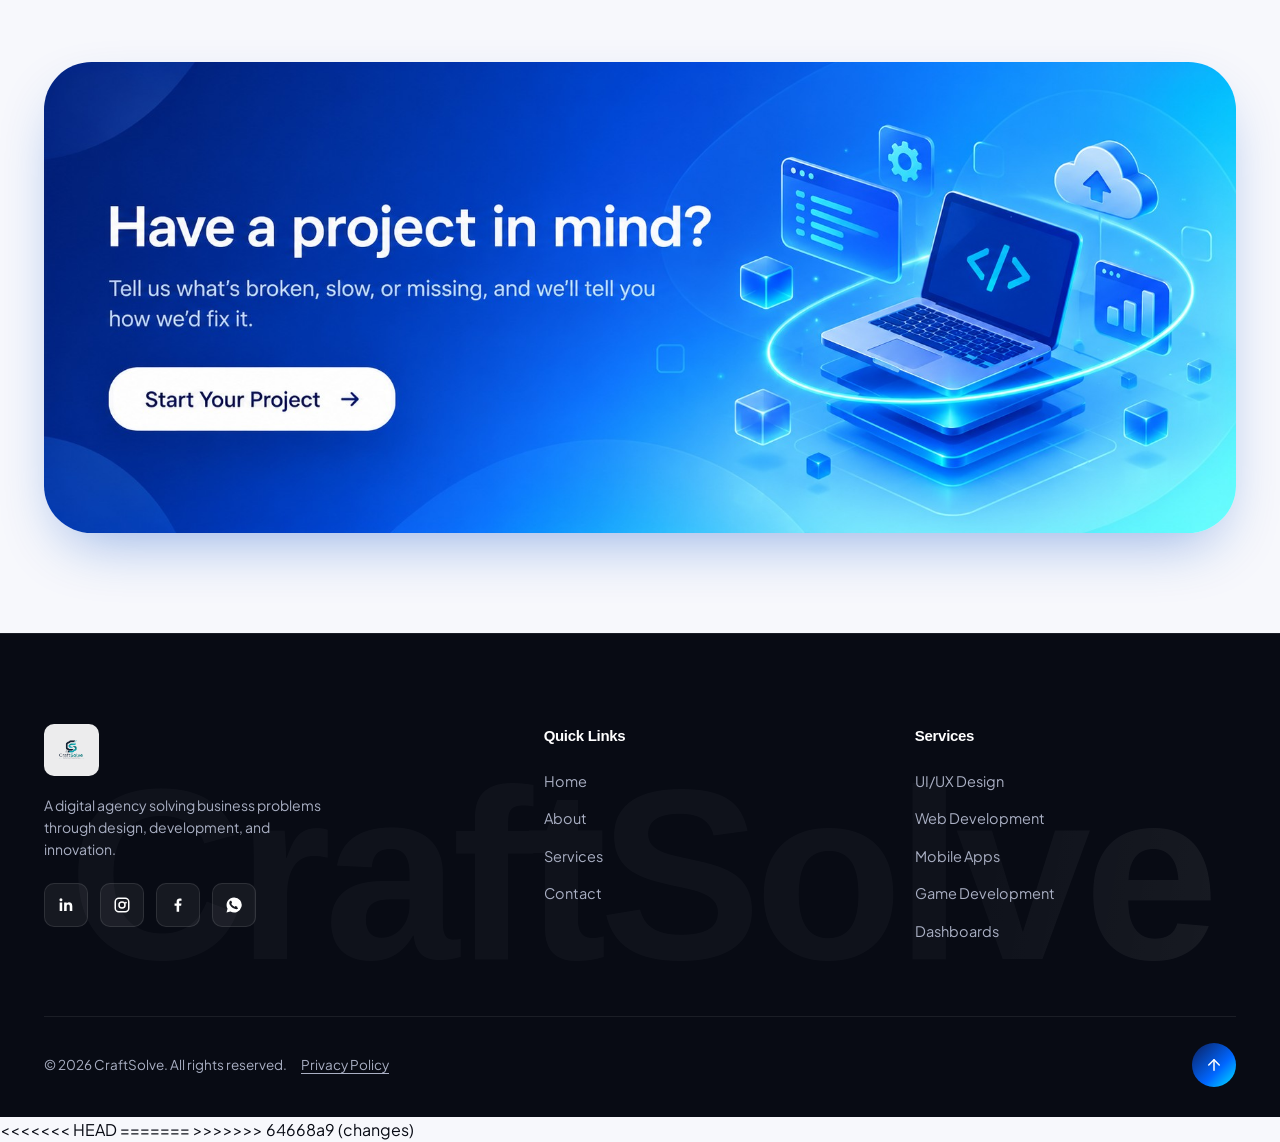
==== commit 335d0929: "cah" ====
--- a/index.html
+++ b/index.html
@@ -16,7 +16,7 @@
     <link rel="icon" href="images/favicon.png" type="image/png">
     <link rel="preconnect" href="https://fonts.googleapis.com">
    <link href="https://fonts.googleapis.com/css2?family=Plus+Jakarta+Sans:wght@400;500;600;700;800&display=swap" rel="stylesheet">
-<<<<<<< HEAD
+
 
     <link rel="stylesheet" href="css/style.css?v=11">
     <link rel="stylesheet" href="css/responsive.css?v=11">
@@ -27,13 +27,12 @@
     <link rel="stylesheet" href="css/responsive.css">
     <link rel="stylesheet" href="css/animations.css">
 
-=======
     <link rel="stylesheet" href="css/style.css?v=18">
     <link rel="stylesheet" href="css/responsive.css?v=18">
     <link rel="stylesheet" href="css/animations.css?v=18">
     <link rel="stylesheet" href="css/home-anim.css?v=18">
     <link rel="stylesheet" href="css/pro-anim.css?v=18">
->>>>>>> 64668a9 (changes)
+
 </head>
 
 <body>
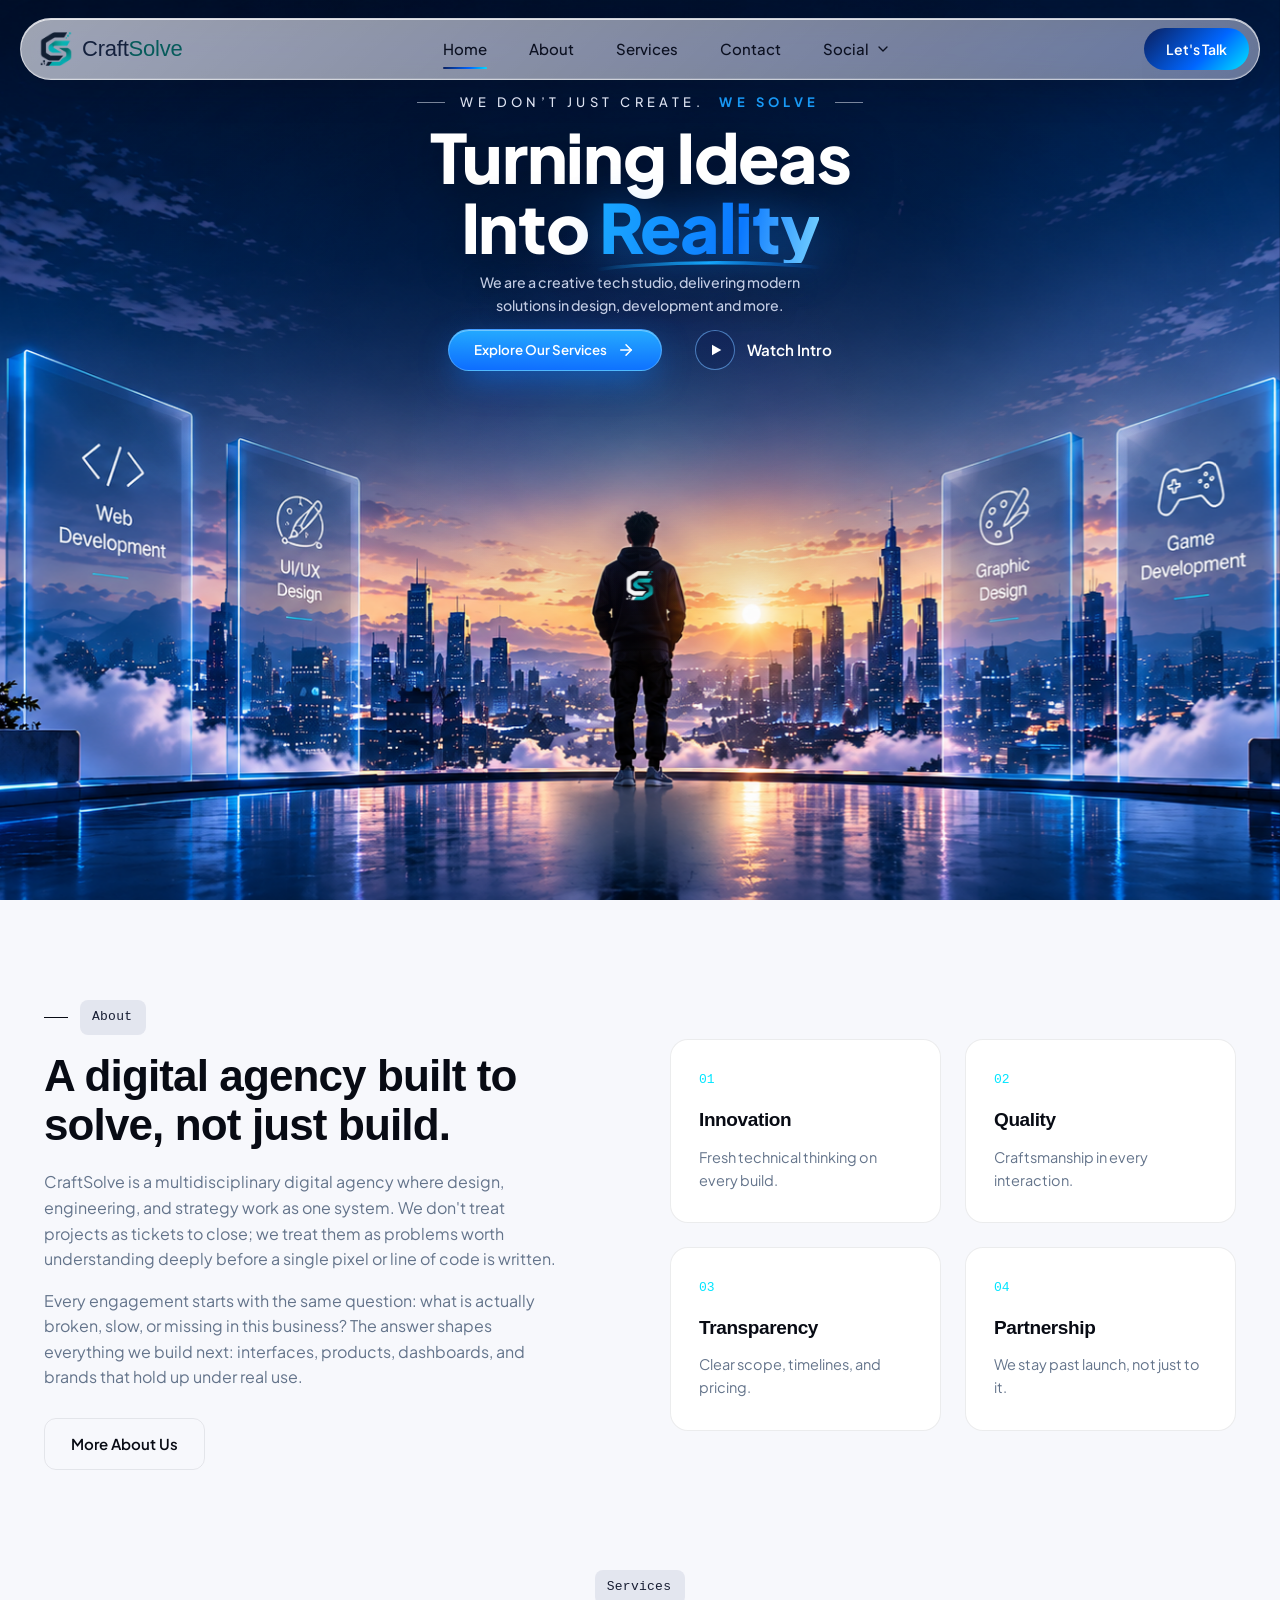
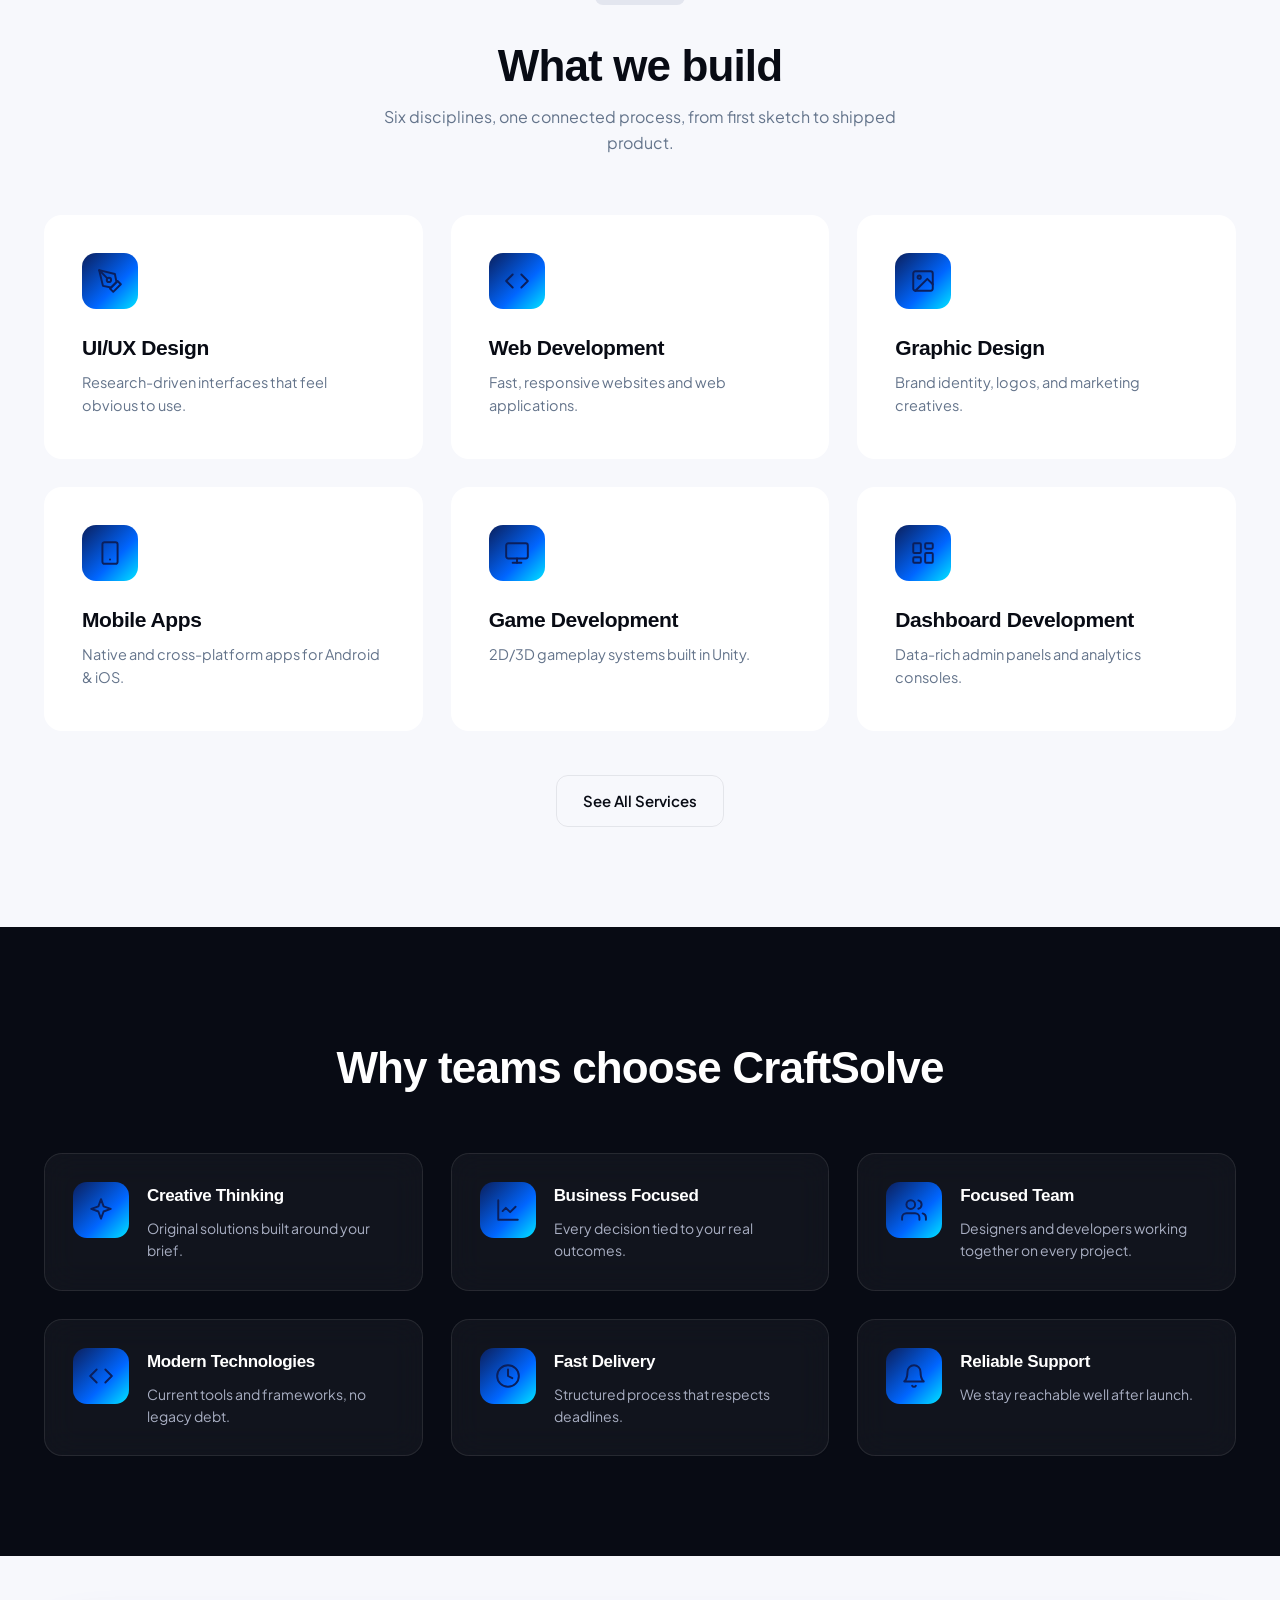
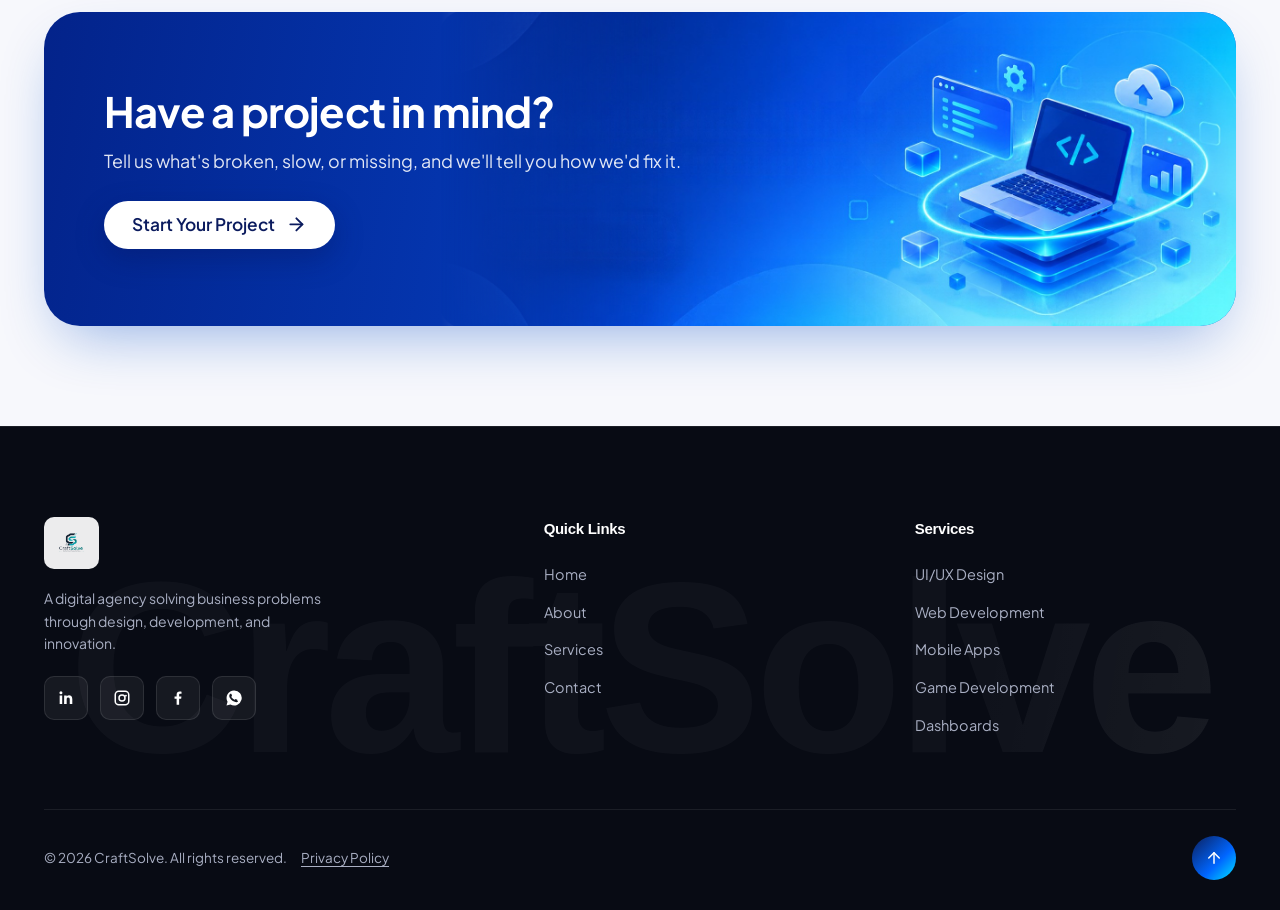
==== commit 07069f82: "changes something 4" ====
--- a/index.html
+++ b/index.html
@@ -16,23 +16,11 @@
     <link rel="icon" href="images/favicon.png" type="image/png">
     <link rel="preconnect" href="https://fonts.googleapis.com">
    <link href="https://fonts.googleapis.com/css2?family=Plus+Jakarta+Sans:wght@400;500;600;700;800&display=swap" rel="stylesheet">
-
-
-    <link rel="stylesheet" href="css/style.css?v=11">
-    <link rel="stylesheet" href="css/responsive.css?v=11">
-    <link rel="stylesheet" href="css/animations.css?v=11">
-    <link rel="stylesheet" href="css/home-anim.css?v=11">
-
-    <link rel="stylesheet" href="css/style.css">
-    <link rel="stylesheet" href="css/responsive.css">
-    <link rel="stylesheet" href="css/animations.css">
-
-    <link rel="stylesheet" href="css/style.css?v=18">
-    <link rel="stylesheet" href="css/responsive.css?v=18">
-    <link rel="stylesheet" href="css/animations.css?v=18">
-    <link rel="stylesheet" href="css/home-anim.css?v=18">
-    <link rel="stylesheet" href="css/pro-anim.css?v=18">
-
+    <link rel="stylesheet" href="css/style.css?v=19">
+    <link rel="stylesheet" href="css/responsive.css?v=19">
+    <link rel="stylesheet" href="css/animations.css?v=19">
+    <link rel="stylesheet" href="css/home-anim.css?v=19">
+    <link rel="stylesheet" href="css/pro-anim.css?v=19">
 </head>
 
 <body>
@@ -257,18 +245,8 @@
 
 <section class="section" style="padding-top:0;">
         <div class="container">
-<<<<<<< HEAD
-            <a href="contact.html" class="cta-banner-link reveal" aria-label="Have a project in mind? Start your project">
-                <img src="images/cta-banner.jpg" alt="Have a project in mind? Tell us what's broken, slow, or missing, and we'll tell you how we'd fix it. Start Your Project" width="1740" height="687" loading="lazy" decoding="async">
-            </a>
-            <div class="cta-band cta-band-mobile reveal">
-                <div class="blob blob-1" style="top:-100px;left:-80px;"></div>
-                <div class="blob blob-2" style="bottom:-100px;right:-40px;"></div>
-                <div style="position:relative;z-index:2;">
-=======
             <div class="cta-card reveal">
                 <div class="cta-card-text">
->>>>>>> 64668a9 (changes)
                     <h2>Have a project in mind?</h2>
                     <p>Tell us what's broken, slow, or missing, and we'll tell you how we'd fix it.</p>
                     <a href="contact.html" class="cta-card-btn">Start Your Project <svg viewBox="0 0 24 24" fill="none" stroke="currentColor" stroke-width="2.2" stroke-linecap="round" stroke-linejoin="round" aria-hidden="true"><line x1="5" y1="12" x2="19" y2="12"/><polyline points="12 5 19 12 12 19"/></svg></a>
@@ -320,16 +298,39 @@
         </div>
     </footer>
 
-<<<<<<< HEAD
-    <script src="js/main.js?v=11"></script>
-    <script src="js/animation.js?v=11"></script>
-    <script src="js/home-anim.js?v=11"></script>
-=======
-    <script src="js/main.js?v=18"></script>
-    <script src="js/animation.js?v=18"></script>
-    <script src="js/home-anim.js?v=18"></script>
-<script src="js/pro-anim.js?v=18"></script>
->>>>>>> 64668a9 (changes)
+    <script src="js/main.js?v=19"></script>
+    <script src="js/animation.js?v=19"></script>
+    <script src="js/home-anim.js?v=19"></script>
+<script src="js/pro-anim.js?v=19"></script>
+<script>
+/* Mobile menu safety net: works even if js/main.js fails to load or is out of date. */
+(function () {
+    /* Never let the loading screen block the page if main.js did not run */
+    function hideLoader() {
+        var p = document.getElementById('preloader');
+        if (p && !p.classList.contains('hidden')) p.classList.add('hidden');
+    }
+    window.addEventListener('load', function () { setTimeout(hideLoader, 900); });
+    setTimeout(hideLoader, 3500);
+    document.addEventListener('click', function (e) {
+        var t = e.target;
+        if (!t || !t.closest) return;
+        var ham = t.closest('.hamburger'), close = t.closest('.drawer-close'), ov = t.closest('.drawer-overlay');
+        if (!ham && !close && !ov) return;
+        var d = document.querySelector('.mobile-drawer');
+        if (!d) return;
+        var want = ham ? !d.classList.contains('open') : false;   /* read BEFORE main.js handles the click (capture phase) */
+        setTimeout(function () {
+            if (d.classList.contains('open') === want) return;
+            var o = document.querySelector('.drawer-overlay'), h = document.querySelector('.hamburger');
+            d.classList.toggle('open', want);
+            if (o) o.classList.toggle('open', want);
+            if (h) { h.classList.toggle('active', want); h.setAttribute('aria-expanded', want ? 'true' : 'false'); }
+            document.body.style.overflow = want ? 'hidden' : '';
+        }, 80);
+    }, true);
+})();
+</script>
 </body>
 
 </html>
--- a/css/style.css
+++ b/css/style.css
@@ -2650,10 +2650,6 @@
     .cta-banner-link { display: none; }
     .cta-band-mobile { display: block; }
 }
-<<<<<<< HEAD
-<<<<<<< HEAD
-=======
->>>>>>> 64668a9 (changes)
 
 
 /* ===== GLASS NAV BAR ===== */
@@ -2679,10 +2675,6 @@
     backdrop-filter: blur(18px) saturate(170%);
     border: 1px solid rgba(255, 255, 255, 0.6);
 }
-<<<<<<< HEAD
-=======
->>>>>>> 83862fd032716d25e864d3f0a91deb22ef72222d
-=======
 
 
 /* Smaller, centred CTA banner on the home page */
@@ -2846,4 +2838,3 @@
     }
     .cta-card::after { height: min(52vw, 240px); }
 }
->>>>>>> 64668a9 (changes)
--- a/css/responsive.css
+++ b/css/responsive.css
@@ -385,10 +385,6 @@
         height: clamp(38px, calc(var(--u) * 10), 60px);
     }
 }
-<<<<<<< HEAD
-<<<<<<< HEAD
-=======
->>>>>>> 64668a9 (changes)
 
 
 /* "Scroll Down" indicator removed on every device */
@@ -402,8 +398,3 @@
     .navbar { padding: 12px 0; }
     .navbar .nav-inner { width: calc(100% - 24px); margin-left: auto; margin-right: auto; }
 }
-<<<<<<< HEAD
-=======
->>>>>>> 83862fd032716d25e864d3f0a91deb22ef72222d
-=======
->>>>>>> 64668a9 (changes)
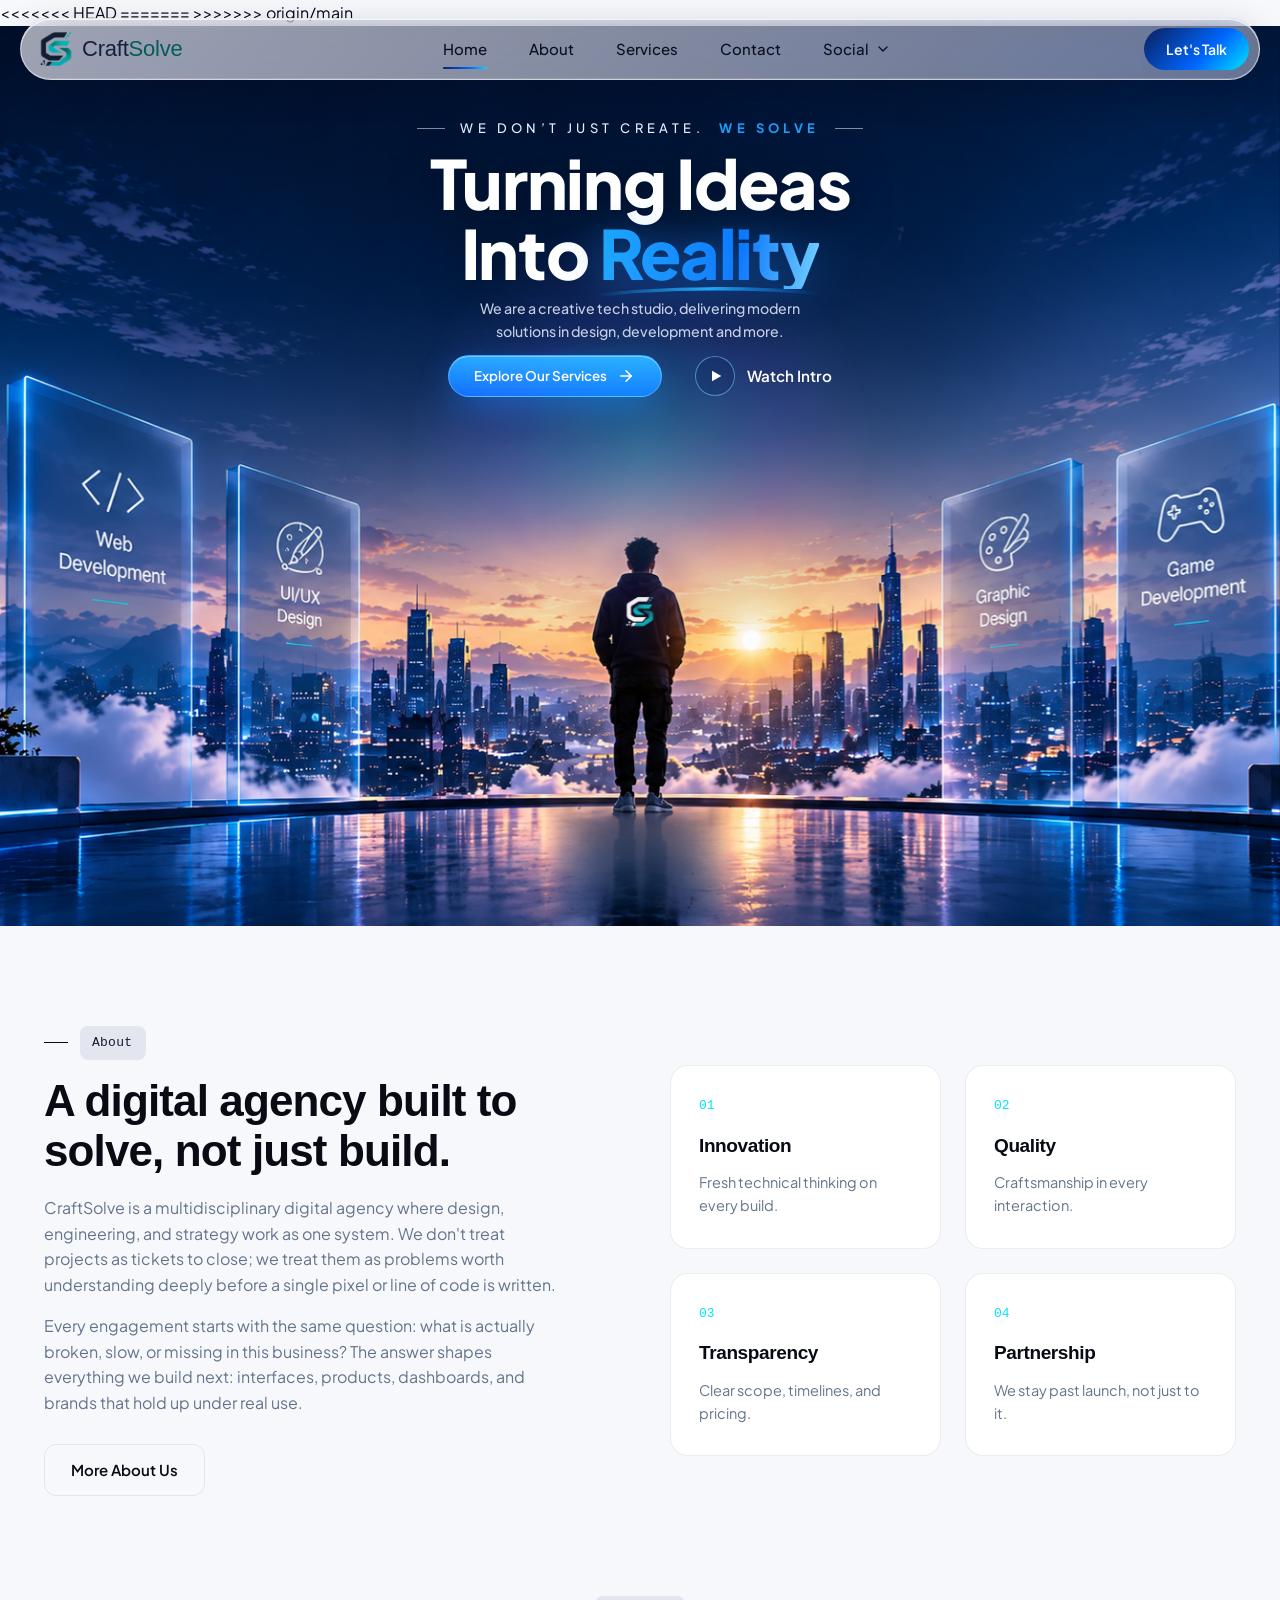
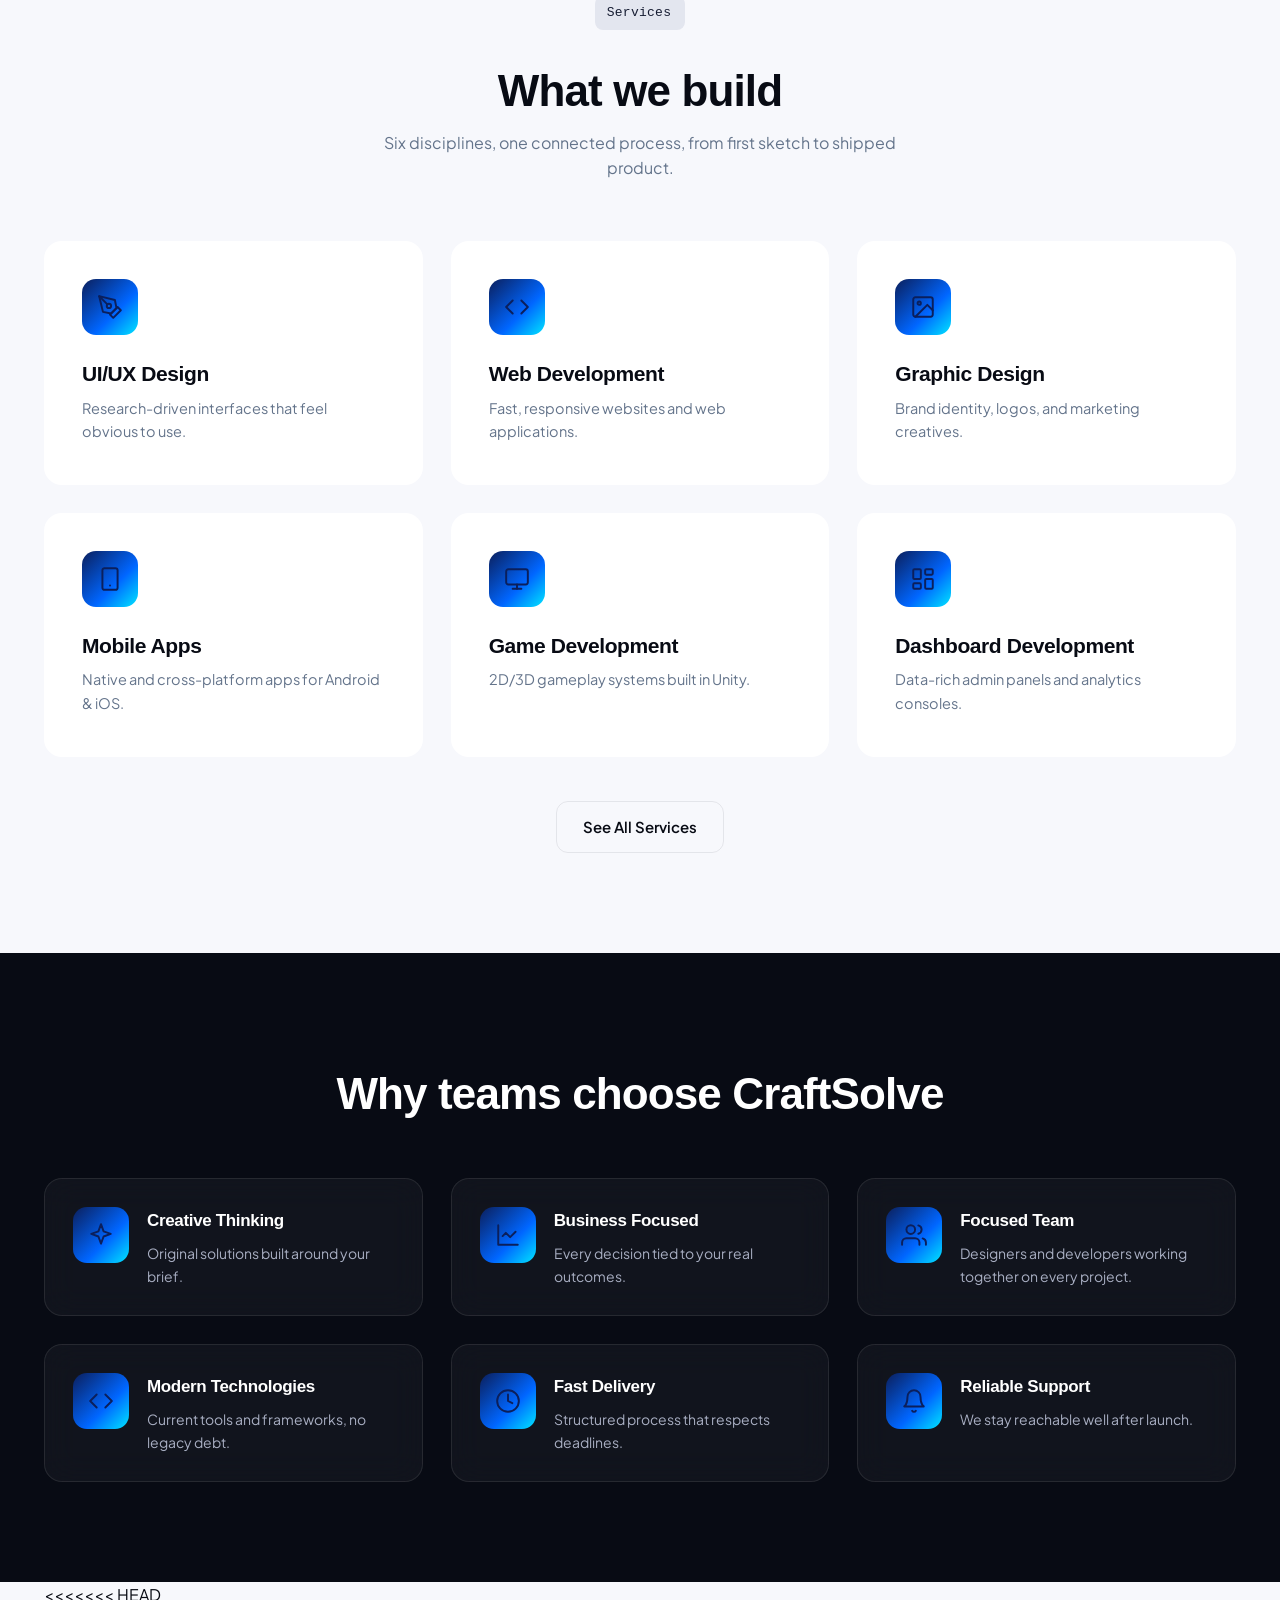
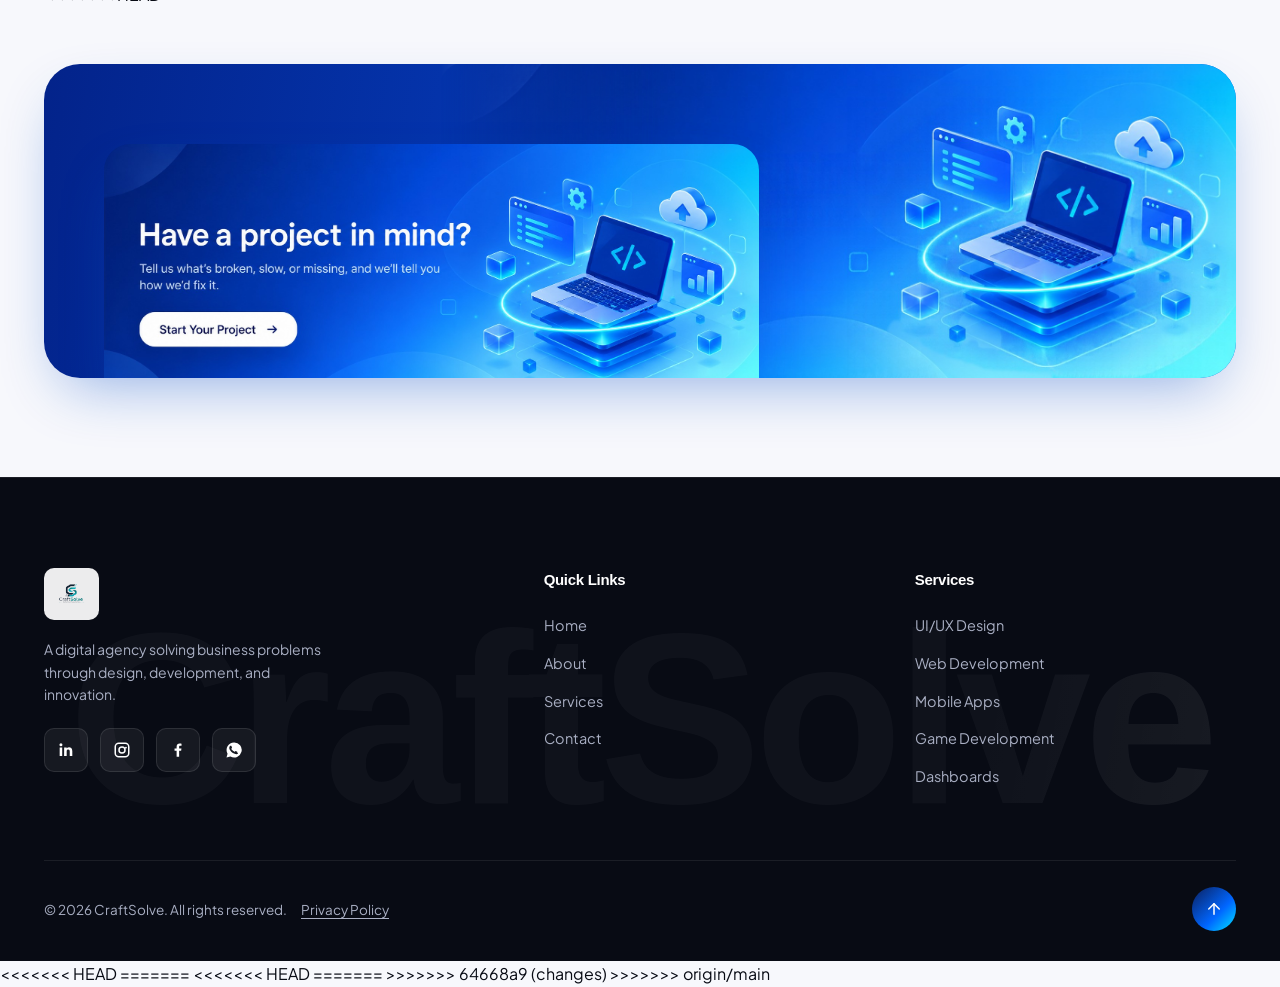
==== commit 48e0b716: "changes something 4" ====
--- a/index.html
+++ b/index.html
@@ -16,11 +16,31 @@
     <link rel="icon" href="images/favicon.png" type="image/png">
     <link rel="preconnect" href="https://fonts.googleapis.com">
    <link href="https://fonts.googleapis.com/css2?family=Plus+Jakarta+Sans:wght@400;500;600;700;800&display=swap" rel="stylesheet">
+<<<<<<< HEAD
     <link rel="stylesheet" href="css/style.css?v=19">
     <link rel="stylesheet" href="css/responsive.css?v=19">
     <link rel="stylesheet" href="css/animations.css?v=19">
     <link rel="stylesheet" href="css/home-anim.css?v=19">
     <link rel="stylesheet" href="css/pro-anim.css?v=19">
+=======
+
+
+    <link rel="stylesheet" href="css/style.css?v=11">
+    <link rel="stylesheet" href="css/responsive.css?v=11">
+    <link rel="stylesheet" href="css/animations.css?v=11">
+    <link rel="stylesheet" href="css/home-anim.css?v=11">
+
+    <link rel="stylesheet" href="css/style.css">
+    <link rel="stylesheet" href="css/responsive.css">
+    <link rel="stylesheet" href="css/animations.css">
+
+    <link rel="stylesheet" href="css/style.css?v=18">
+    <link rel="stylesheet" href="css/responsive.css?v=18">
+    <link rel="stylesheet" href="css/animations.css?v=18">
+    <link rel="stylesheet" href="css/home-anim.css?v=18">
+    <link rel="stylesheet" href="css/pro-anim.css?v=18">
+
+>>>>>>> origin/main
 </head>
 
 <body>
@@ -245,8 +265,23 @@
 
 <section class="section" style="padding-top:0;">
         <div class="container">
+<<<<<<< HEAD
             <div class="cta-card reveal">
                 <div class="cta-card-text">
+=======
+<<<<<<< HEAD
+            <a href="contact.html" class="cta-banner-link reveal" aria-label="Have a project in mind? Start your project">
+                <img src="images/cta-banner.jpg" alt="Have a project in mind? Tell us what's broken, slow, or missing, and we'll tell you how we'd fix it. Start Your Project" width="1740" height="687" loading="lazy" decoding="async">
+            </a>
+            <div class="cta-band cta-band-mobile reveal">
+                <div class="blob blob-1" style="top:-100px;left:-80px;"></div>
+                <div class="blob blob-2" style="bottom:-100px;right:-40px;"></div>
+                <div style="position:relative;z-index:2;">
+=======
+            <div class="cta-card reveal">
+                <div class="cta-card-text">
+>>>>>>> 64668a9 (changes)
+>>>>>>> origin/main
                     <h2>Have a project in mind?</h2>
                     <p>Tell us what's broken, slow, or missing, and we'll tell you how we'd fix it.</p>
                     <a href="contact.html" class="cta-card-btn">Start Your Project <svg viewBox="0 0 24 24" fill="none" stroke="currentColor" stroke-width="2.2" stroke-linecap="round" stroke-linejoin="round" aria-hidden="true"><line x1="5" y1="12" x2="19" y2="12"/><polyline points="12 5 19 12 12 19"/></svg></a>
@@ -298,6 +333,7 @@
         </div>
     </footer>
 
+<<<<<<< HEAD
     <script src="js/main.js?v=19"></script>
     <script src="js/animation.js?v=19"></script>
     <script src="js/home-anim.js?v=19"></script>
@@ -331,6 +367,18 @@
     }, true);
 })();
 </script>
+=======
+<<<<<<< HEAD
+    <script src="js/main.js?v=11"></script>
+    <script src="js/animation.js?v=11"></script>
+    <script src="js/home-anim.js?v=11"></script>
+=======
+    <script src="js/main.js?v=18"></script>
+    <script src="js/animation.js?v=18"></script>
+    <script src="js/home-anim.js?v=18"></script>
+<script src="js/pro-anim.js?v=18"></script>
+>>>>>>> 64668a9 (changes)
+>>>>>>> origin/main
 </body>
 
 </html>
--- a/css/style.css
+++ b/css/style.css
@@ -2650,6 +2650,13 @@
     .cta-banner-link { display: none; }
     .cta-band-mobile { display: block; }
 }
+<<<<<<< HEAD
+=======
+<<<<<<< HEAD
+<<<<<<< HEAD
+=======
+>>>>>>> 64668a9 (changes)
+>>>>>>> origin/main
 
 
 /* ===== GLASS NAV BAR ===== */
@@ -2675,6 +2682,13 @@
     backdrop-filter: blur(18px) saturate(170%);
     border: 1px solid rgba(255, 255, 255, 0.6);
 }
+<<<<<<< HEAD
+=======
+<<<<<<< HEAD
+=======
+>>>>>>> 83862fd032716d25e864d3f0a91deb22ef72222d
+=======
+>>>>>>> origin/main
 
 
 /* Smaller, centred CTA banner on the home page */
@@ -2838,3 +2852,7 @@
     }
     .cta-card::after { height: min(52vw, 240px); }
 }
+<<<<<<< HEAD
+=======
+>>>>>>> 64668a9 (changes)
+>>>>>>> origin/main
--- a/css/responsive.css
+++ b/css/responsive.css
@@ -385,6 +385,13 @@
         height: clamp(38px, calc(var(--u) * 10), 60px);
     }
 }
+<<<<<<< HEAD
+=======
+<<<<<<< HEAD
+<<<<<<< HEAD
+=======
+>>>>>>> 64668a9 (changes)
+>>>>>>> origin/main
 
 
 /* "Scroll Down" indicator removed on every device */
@@ -398,3 +405,11 @@
     .navbar { padding: 12px 0; }
     .navbar .nav-inner { width: calc(100% - 24px); margin-left: auto; margin-right: auto; }
 }
+<<<<<<< HEAD
+=======
+<<<<<<< HEAD
+=======
+>>>>>>> 83862fd032716d25e864d3f0a91deb22ef72222d
+=======
+>>>>>>> 64668a9 (changes)
+>>>>>>> origin/main
--- a/css/style.css
+++ b/css/style.css
@@ -2650,6 +2650,13 @@
     .cta-banner-link { display: none; }
     .cta-band-mobile { display: block; }
 }
+<<<<<<< HEAD
+=======
+<<<<<<< HEAD
+<<<<<<< HEAD
+=======
+>>>>>>> 64668a9 (changes)
+>>>>>>> origin/main
 
 
 /* ===== GLASS NAV BAR ===== */
@@ -2675,6 +2682,13 @@
     backdrop-filter: blur(18px) saturate(170%);
     border: 1px solid rgba(255, 255, 255, 0.6);
 }
+<<<<<<< HEAD
+=======
+<<<<<<< HEAD
+=======
+>>>>>>> 83862fd032716d25e864d3f0a91deb22ef72222d
+=======
+>>>>>>> origin/main
 
 
 /* Smaller, centred CTA banner on the home page */
@@ -2838,3 +2852,7 @@
     }
     .cta-card::after { height: min(52vw, 240px); }
 }
+<<<<<<< HEAD
+=======
+>>>>>>> 64668a9 (changes)
+>>>>>>> origin/main
--- a/css/responsive.css
+++ b/css/responsive.css
@@ -385,6 +385,13 @@
         height: clamp(38px, calc(var(--u) * 10), 60px);
     }
 }
+<<<<<<< HEAD
+=======
+<<<<<<< HEAD
+<<<<<<< HEAD
+=======
+>>>>>>> 64668a9 (changes)
+>>>>>>> origin/main
 
 
 /* "Scroll Down" indicator removed on every device */
@@ -398,3 +405,11 @@
     .navbar { padding: 12px 0; }
     .navbar .nav-inner { width: calc(100% - 24px); margin-left: auto; margin-right: auto; }
 }
+<<<<<<< HEAD
+=======
+<<<<<<< HEAD
+=======
+>>>>>>> 83862fd032716d25e864d3f0a91deb22ef72222d
+=======
+>>>>>>> 64668a9 (changes)
+>>>>>>> origin/main
--- a/css/style.css
+++ b/css/style.css
@@ -2650,6 +2650,13 @@
     .cta-banner-link { display: none; }
     .cta-band-mobile { display: block; }
 }
+<<<<<<< HEAD
+=======
+<<<<<<< HEAD
+<<<<<<< HEAD
+=======
+>>>>>>> 64668a9 (changes)
+>>>>>>> origin/main
 
 
 /* ===== GLASS NAV BAR ===== */
@@ -2675,6 +2682,13 @@
     backdrop-filter: blur(18px) saturate(170%);
     border: 1px solid rgba(255, 255, 255, 0.6);
 }
+<<<<<<< HEAD
+=======
+<<<<<<< HEAD
+=======
+>>>>>>> 83862fd032716d25e864d3f0a91deb22ef72222d
+=======
+>>>>>>> origin/main
 
 
 /* Smaller, centred CTA banner on the home page */
@@ -2838,3 +2852,7 @@
     }
     .cta-card::after { height: min(52vw, 240px); }
 }
+<<<<<<< HEAD
+=======
+>>>>>>> 64668a9 (changes)
+>>>>>>> origin/main
--- a/css/responsive.css
+++ b/css/responsive.css
@@ -385,6 +385,13 @@
         height: clamp(38px, calc(var(--u) * 10), 60px);
     }
 }
+<<<<<<< HEAD
+=======
+<<<<<<< HEAD
+<<<<<<< HEAD
+=======
+>>>>>>> 64668a9 (changes)
+>>>>>>> origin/main
 
 
 /* "Scroll Down" indicator removed on every device */
@@ -398,3 +405,11 @@
     .navbar { padding: 12px 0; }
     .navbar .nav-inner { width: calc(100% - 24px); margin-left: auto; margin-right: auto; }
 }
+<<<<<<< HEAD
+=======
+<<<<<<< HEAD
+=======
+>>>>>>> 83862fd032716d25e864d3f0a91deb22ef72222d
+=======
+>>>>>>> 64668a9 (changes)
+>>>>>>> origin/main
--- a/css/style.css
+++ b/css/style.css
@@ -2650,6 +2650,13 @@
     .cta-banner-link { display: none; }
     .cta-band-mobile { display: block; }
 }
+<<<<<<< HEAD
+=======
+<<<<<<< HEAD
+<<<<<<< HEAD
+=======
+>>>>>>> 64668a9 (changes)
+>>>>>>> origin/main
 
 
 /* ===== GLASS NAV BAR ===== */
@@ -2675,6 +2682,13 @@
     backdrop-filter: blur(18px) saturate(170%);
     border: 1px solid rgba(255, 255, 255, 0.6);
 }
+<<<<<<< HEAD
+=======
+<<<<<<< HEAD
+=======
+>>>>>>> 83862fd032716d25e864d3f0a91deb22ef72222d
+=======
+>>>>>>> origin/main
 
 
 /* Smaller, centred CTA banner on the home page */
@@ -2838,3 +2852,7 @@
     }
     .cta-card::after { height: min(52vw, 240px); }
 }
+<<<<<<< HEAD
+=======
+>>>>>>> 64668a9 (changes)
+>>>>>>> origin/main
--- a/css/responsive.css
+++ b/css/responsive.css
@@ -385,6 +385,13 @@
         height: clamp(38px, calc(var(--u) * 10), 60px);
     }
 }
+<<<<<<< HEAD
+=======
+<<<<<<< HEAD
+<<<<<<< HEAD
+=======
+>>>>>>> 64668a9 (changes)
+>>>>>>> origin/main
 
 
 /* "Scroll Down" indicator removed on every device */
@@ -398,3 +405,11 @@
     .navbar { padding: 12px 0; }
     .navbar .nav-inner { width: calc(100% - 24px); margin-left: auto; margin-right: auto; }
 }
+<<<<<<< HEAD
+=======
+<<<<<<< HEAD
+=======
+>>>>>>> 83862fd032716d25e864d3f0a91deb22ef72222d
+=======
+>>>>>>> 64668a9 (changes)
+>>>>>>> origin/main
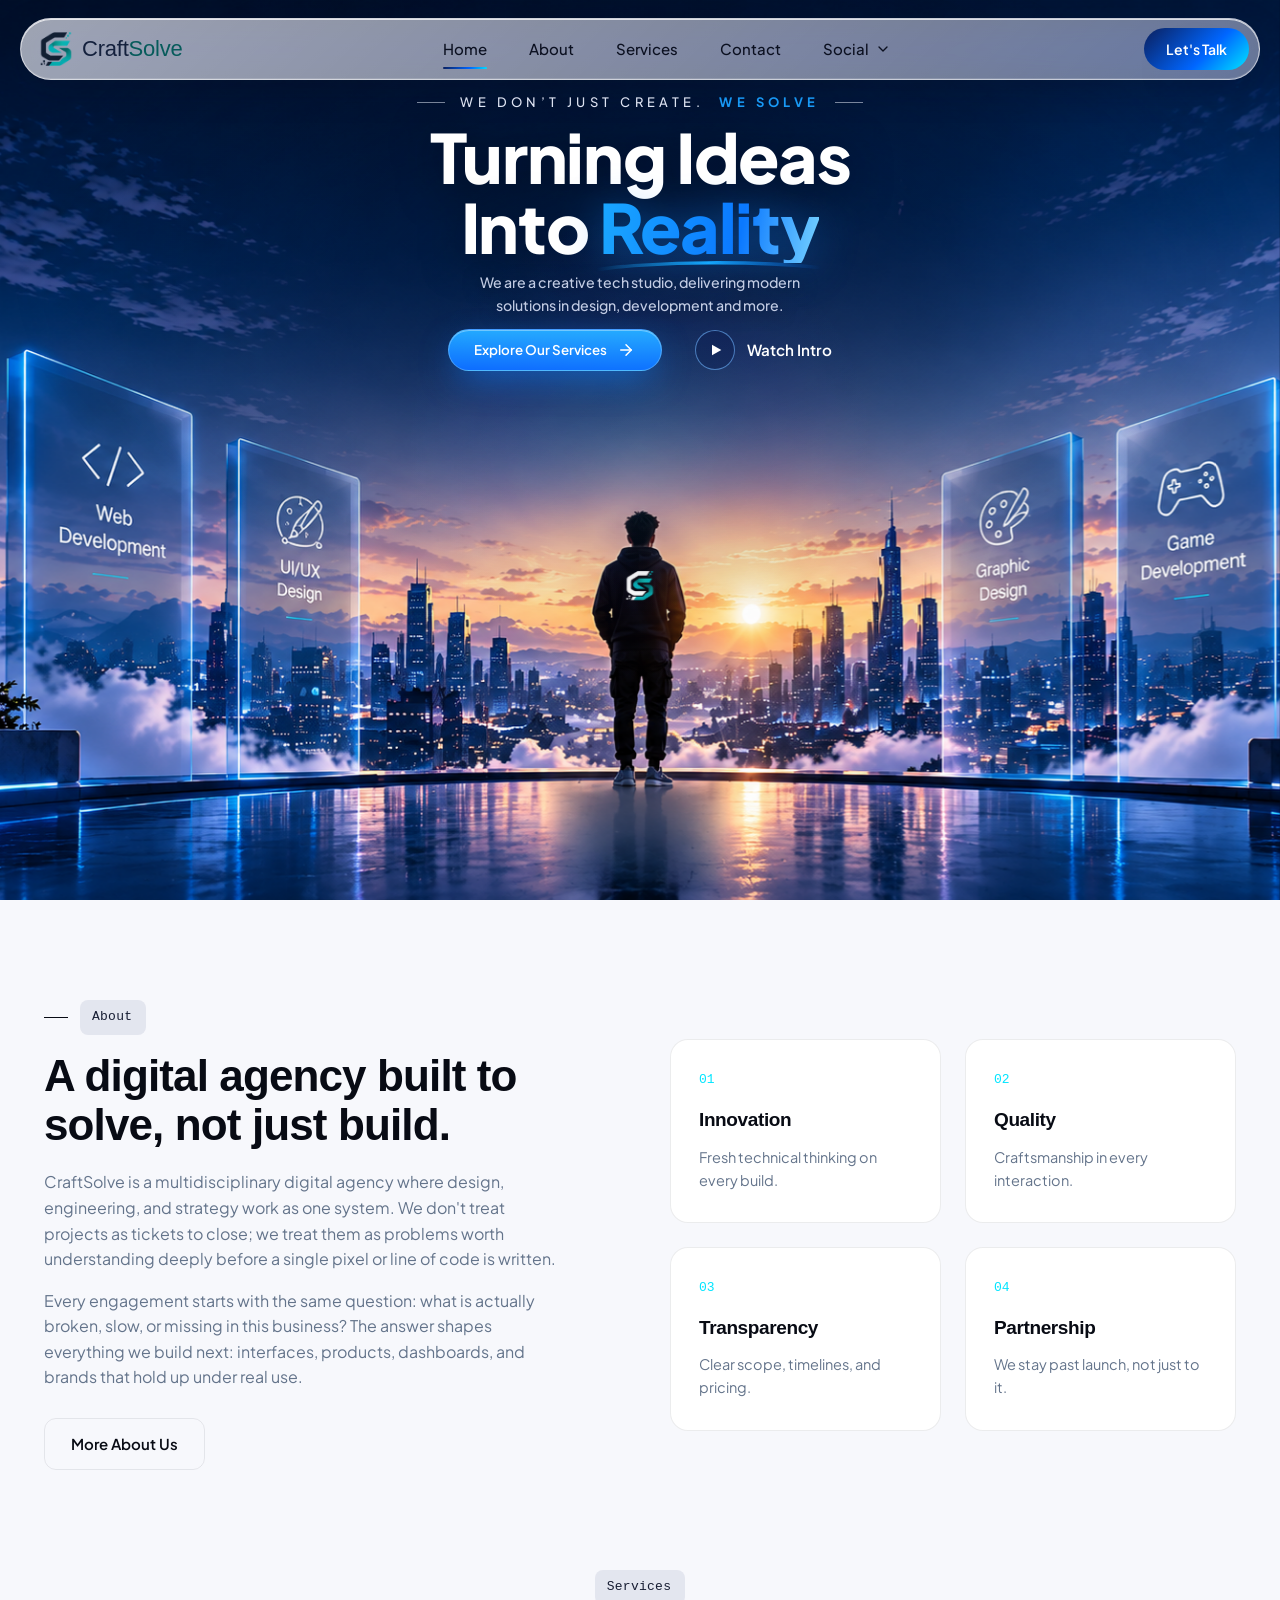
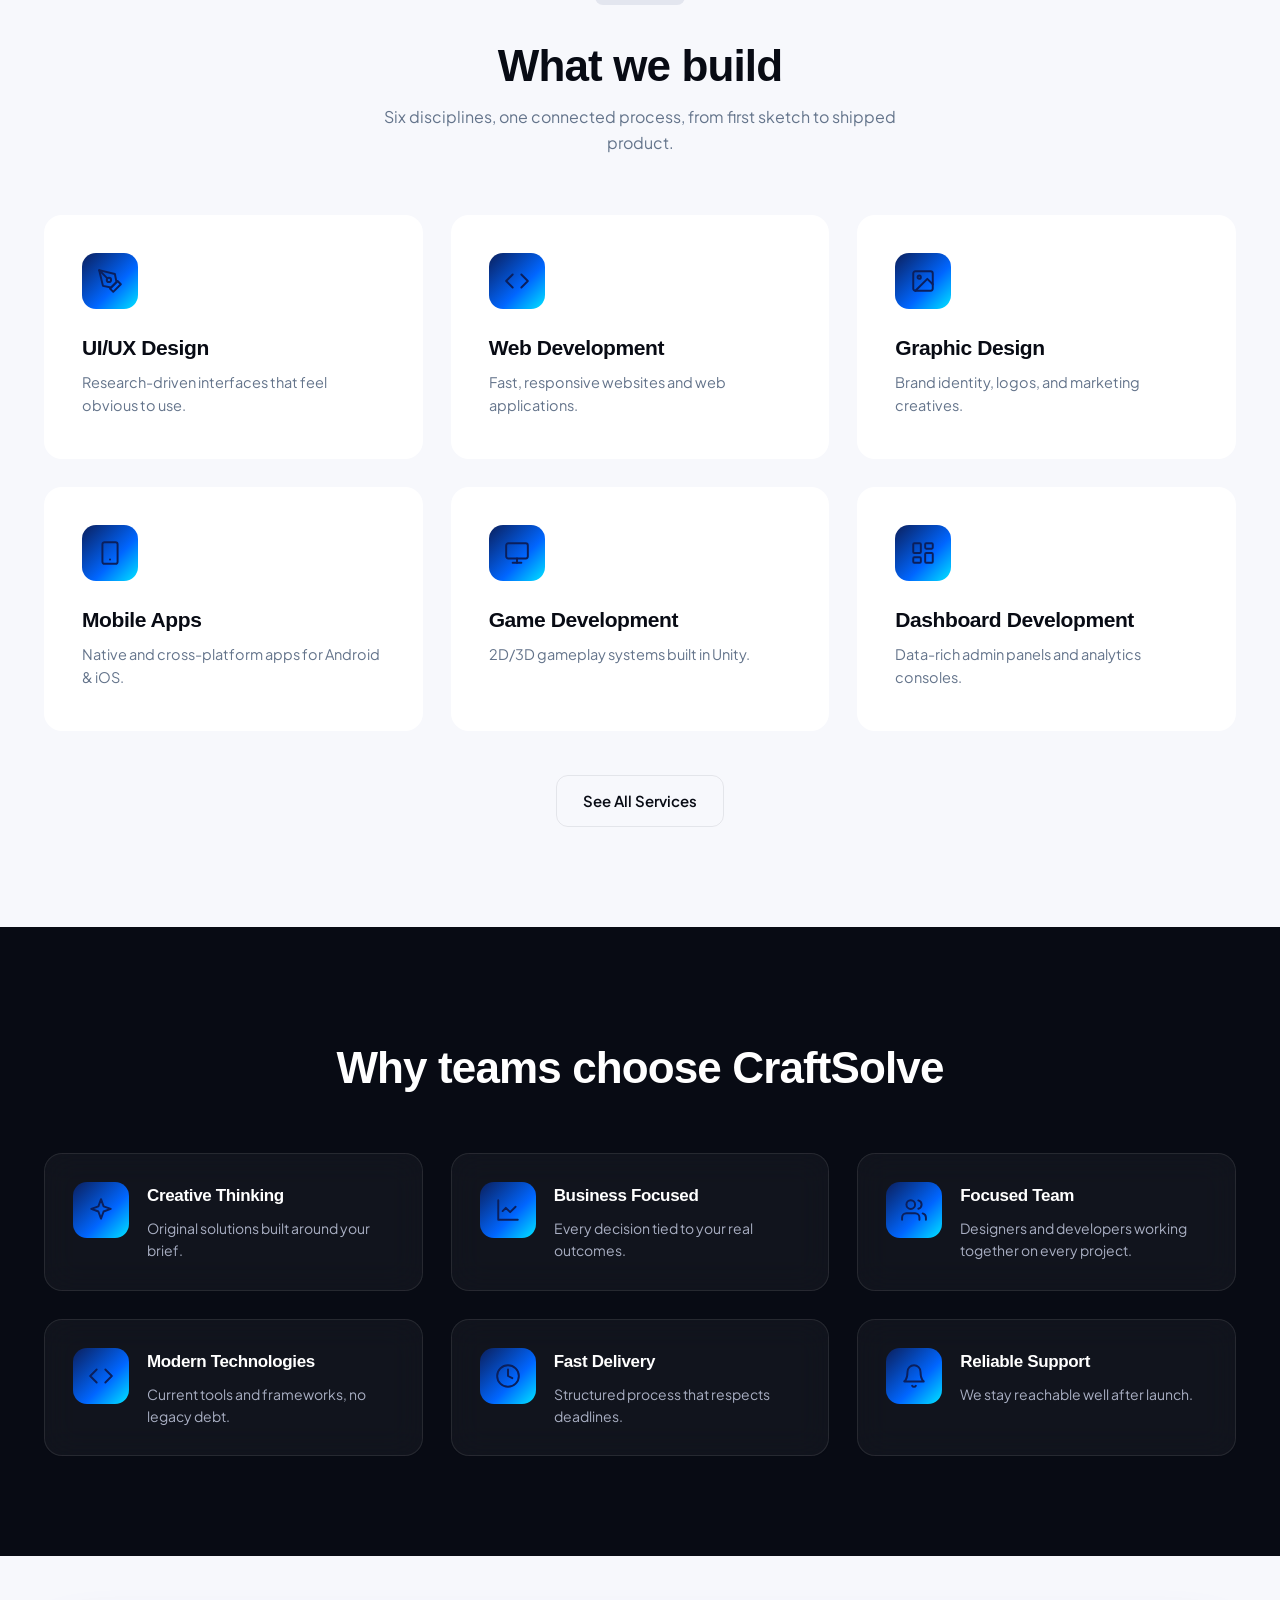
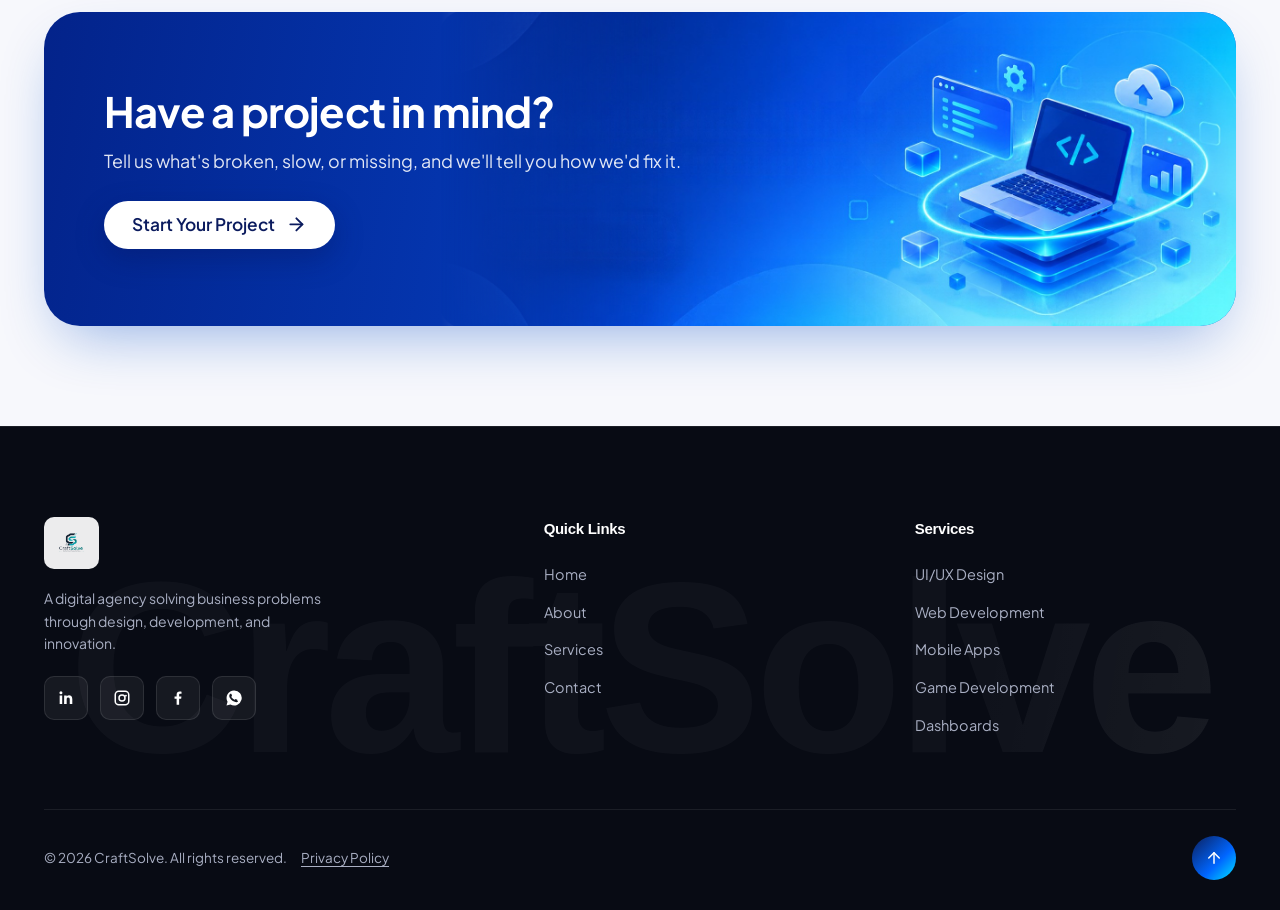
==== commit ed8a5f17: "change 5" ====
--- a/index.html
+++ b/index.html
@@ -16,31 +16,11 @@
     <link rel="icon" href="images/favicon.png" type="image/png">
     <link rel="preconnect" href="https://fonts.googleapis.com">
    <link href="https://fonts.googleapis.com/css2?family=Plus+Jakarta+Sans:wght@400;500;600;700;800&display=swap" rel="stylesheet">
-<<<<<<< HEAD
     <link rel="stylesheet" href="css/style.css?v=19">
     <link rel="stylesheet" href="css/responsive.css?v=19">
     <link rel="stylesheet" href="css/animations.css?v=19">
     <link rel="stylesheet" href="css/home-anim.css?v=19">
     <link rel="stylesheet" href="css/pro-anim.css?v=19">
-=======
-
-
-    <link rel="stylesheet" href="css/style.css?v=11">
-    <link rel="stylesheet" href="css/responsive.css?v=11">
-    <link rel="stylesheet" href="css/animations.css?v=11">
-    <link rel="stylesheet" href="css/home-anim.css?v=11">
-
-    <link rel="stylesheet" href="css/style.css">
-    <link rel="stylesheet" href="css/responsive.css">
-    <link rel="stylesheet" href="css/animations.css">
-
-    <link rel="stylesheet" href="css/style.css?v=18">
-    <link rel="stylesheet" href="css/responsive.css?v=18">
-    <link rel="stylesheet" href="css/animations.css?v=18">
-    <link rel="stylesheet" href="css/home-anim.css?v=18">
-    <link rel="stylesheet" href="css/pro-anim.css?v=18">
-
->>>>>>> origin/main
 </head>
 
 <body>
@@ -265,23 +245,8 @@
 
 <section class="section" style="padding-top:0;">
         <div class="container">
-<<<<<<< HEAD
             <div class="cta-card reveal">
                 <div class="cta-card-text">
-=======
-<<<<<<< HEAD
-            <a href="contact.html" class="cta-banner-link reveal" aria-label="Have a project in mind? Start your project">
-                <img src="images/cta-banner.jpg" alt="Have a project in mind? Tell us what's broken, slow, or missing, and we'll tell you how we'd fix it. Start Your Project" width="1740" height="687" loading="lazy" decoding="async">
-            </a>
-            <div class="cta-band cta-band-mobile reveal">
-                <div class="blob blob-1" style="top:-100px;left:-80px;"></div>
-                <div class="blob blob-2" style="bottom:-100px;right:-40px;"></div>
-                <div style="position:relative;z-index:2;">
-=======
-            <div class="cta-card reveal">
-                <div class="cta-card-text">
->>>>>>> 64668a9 (changes)
->>>>>>> origin/main
                     <h2>Have a project in mind?</h2>
                     <p>Tell us what's broken, slow, or missing, and we'll tell you how we'd fix it.</p>
                     <a href="contact.html" class="cta-card-btn">Start Your Project <svg viewBox="0 0 24 24" fill="none" stroke="currentColor" stroke-width="2.2" stroke-linecap="round" stroke-linejoin="round" aria-hidden="true"><line x1="5" y1="12" x2="19" y2="12"/><polyline points="12 5 19 12 12 19"/></svg></a>
@@ -333,7 +298,6 @@
         </div>
     </footer>
 
-<<<<<<< HEAD
     <script src="js/main.js?v=19"></script>
     <script src="js/animation.js?v=19"></script>
     <script src="js/home-anim.js?v=19"></script>
@@ -367,18 +331,6 @@
     }, true);
 })();
 </script>
-=======
-<<<<<<< HEAD
-    <script src="js/main.js?v=11"></script>
-    <script src="js/animation.js?v=11"></script>
-    <script src="js/home-anim.js?v=11"></script>
-=======
-    <script src="js/main.js?v=18"></script>
-    <script src="js/animation.js?v=18"></script>
-    <script src="js/home-anim.js?v=18"></script>
-<script src="js/pro-anim.js?v=18"></script>
->>>>>>> 64668a9 (changes)
->>>>>>> origin/main
 </body>
 
 </html>
--- a/css/style.css
+++ b/css/style.css
@@ -2650,13 +2650,6 @@
     .cta-banner-link { display: none; }
     .cta-band-mobile { display: block; }
 }
-<<<<<<< HEAD
-=======
-<<<<<<< HEAD
-<<<<<<< HEAD
-=======
->>>>>>> 64668a9 (changes)
->>>>>>> origin/main
 
 
 /* ===== GLASS NAV BAR ===== */
@@ -2682,13 +2675,6 @@
     backdrop-filter: blur(18px) saturate(170%);
     border: 1px solid rgba(255, 255, 255, 0.6);
 }
-<<<<<<< HEAD
-=======
-<<<<<<< HEAD
-=======
->>>>>>> 83862fd032716d25e864d3f0a91deb22ef72222d
-=======
->>>>>>> origin/main
 
 
 /* Smaller, centred CTA banner on the home page */
@@ -2852,7 +2838,3 @@
     }
     .cta-card::after { height: min(52vw, 240px); }
 }
-<<<<<<< HEAD
-=======
->>>>>>> 64668a9 (changes)
->>>>>>> origin/main
--- a/css/responsive.css
+++ b/css/responsive.css
@@ -385,13 +385,6 @@
         height: clamp(38px, calc(var(--u) * 10), 60px);
     }
 }
-<<<<<<< HEAD
-=======
-<<<<<<< HEAD
-<<<<<<< HEAD
-=======
->>>>>>> 64668a9 (changes)
->>>>>>> origin/main
 
 
 /* "Scroll Down" indicator removed on every device */
@@ -405,11 +398,3 @@
     .navbar { padding: 12px 0; }
     .navbar .nav-inner { width: calc(100% - 24px); margin-left: auto; margin-right: auto; }
 }
-<<<<<<< HEAD
-=======
-<<<<<<< HEAD
-=======
->>>>>>> 83862fd032716d25e864d3f0a91deb22ef72222d
-=======
->>>>>>> 64668a9 (changes)
->>>>>>> origin/main
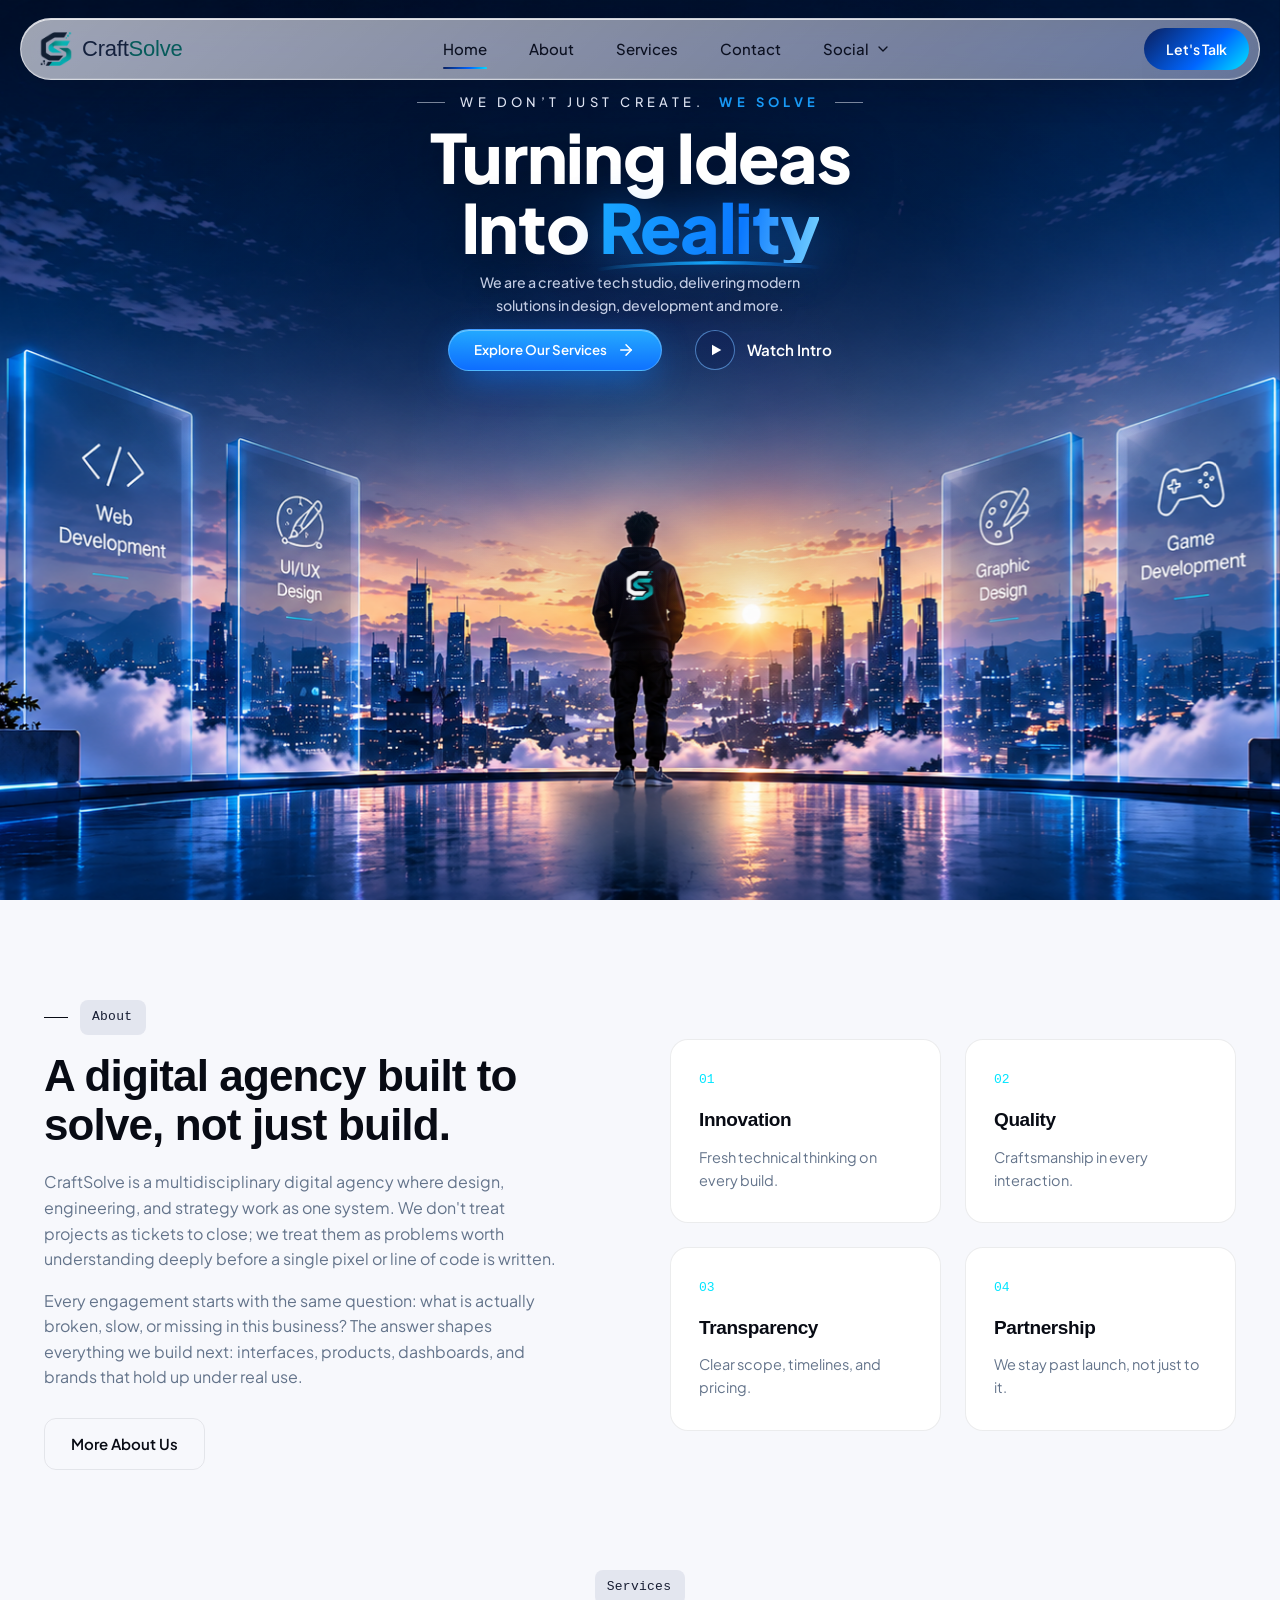
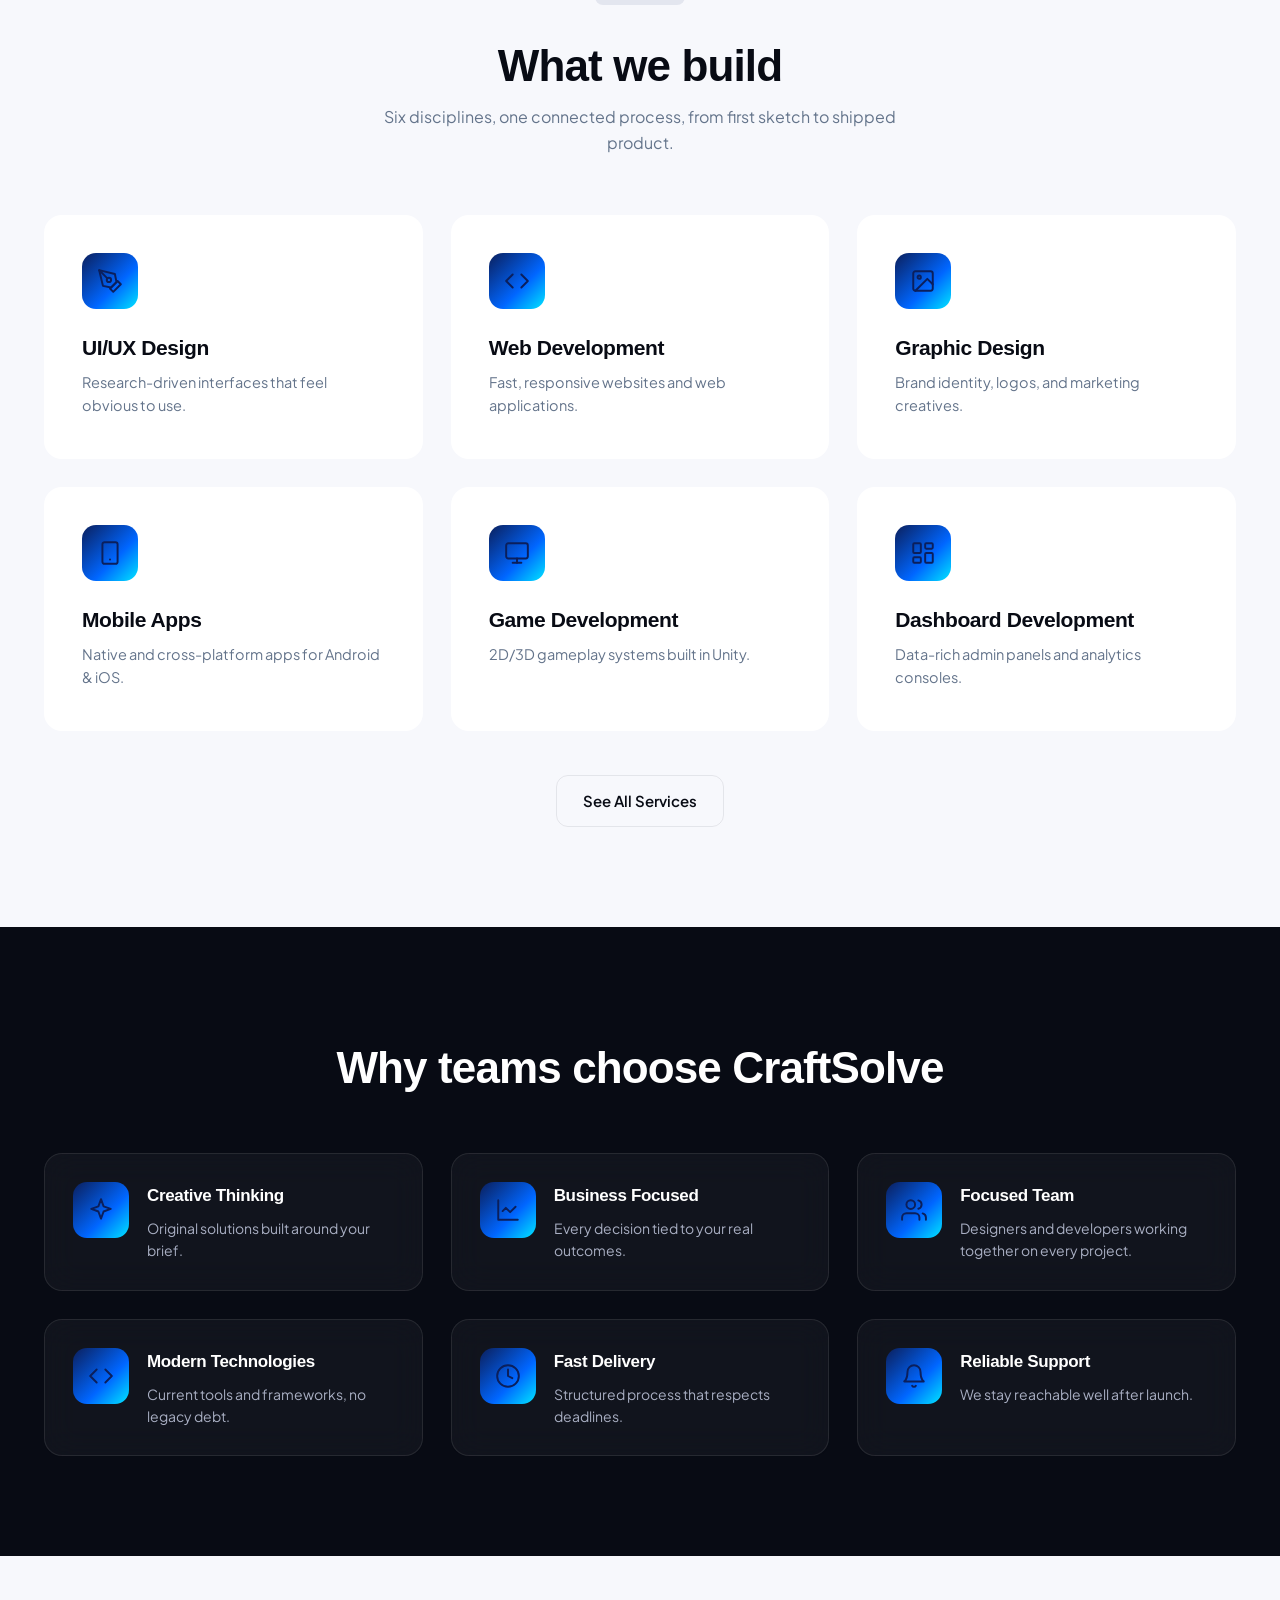
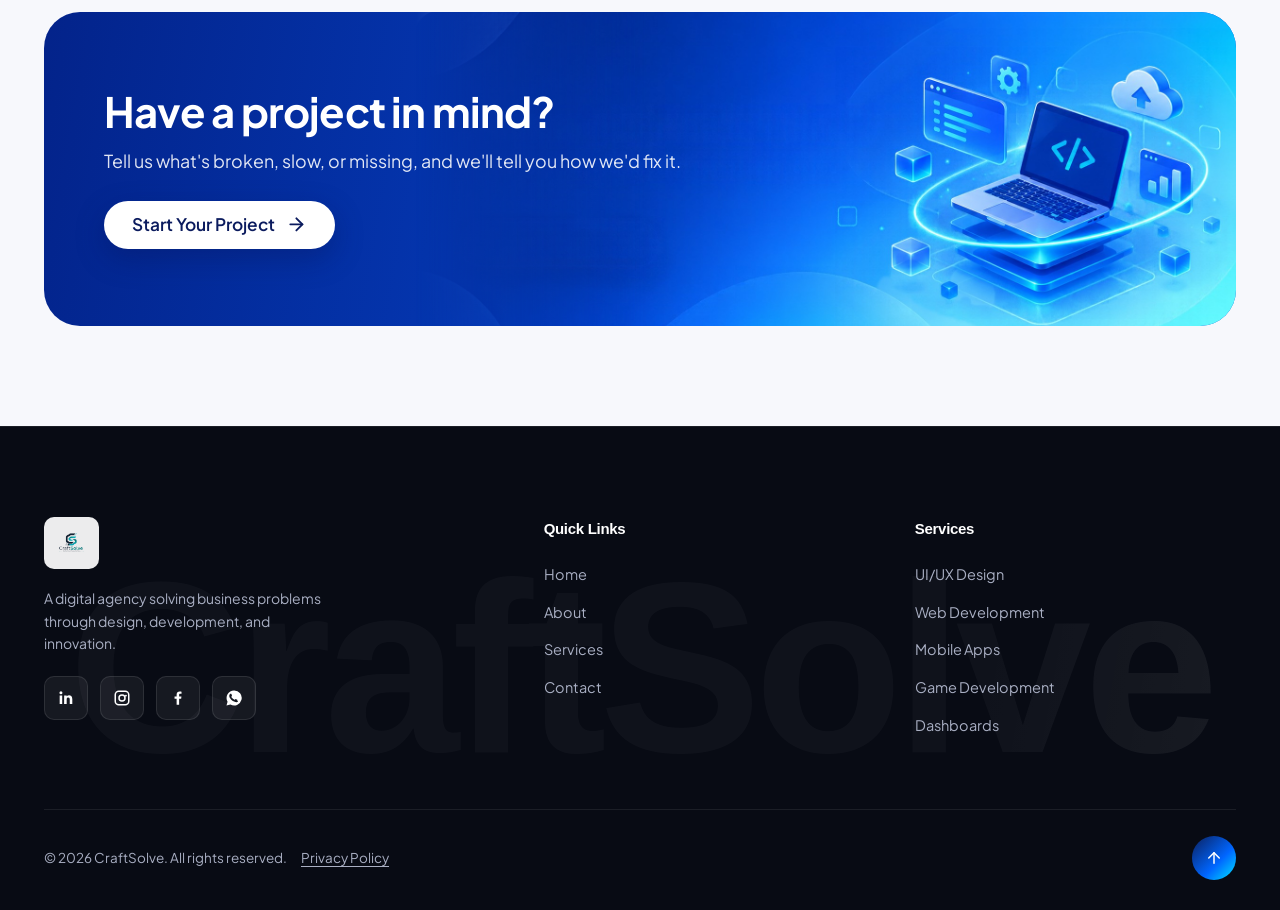
==== commit 0d03aed7: "Web 1" ====
--- a/index.html
+++ b/index.html
@@ -16,11 +16,11 @@
     <link rel="icon" href="images/favicon.png" type="image/png">
     <link rel="preconnect" href="https://fonts.googleapis.com">
    <link href="https://fonts.googleapis.com/css2?family=Plus+Jakarta+Sans:wght@400;500;600;700;800&display=swap" rel="stylesheet">
-    <link rel="stylesheet" href="css/style.css?v=19">
-    <link rel="stylesheet" href="css/responsive.css?v=19">
-    <link rel="stylesheet" href="css/animations.css?v=19">
-    <link rel="stylesheet" href="css/home-anim.css?v=19">
-    <link rel="stylesheet" href="css/pro-anim.css?v=19">
+    <link rel="stylesheet" href="css/style.css?v=20">
+    <link rel="stylesheet" href="css/responsive.css?v=20">
+    <link rel="stylesheet" href="css/animations.css?v=20">
+    <link rel="stylesheet" href="css/home-anim.css?v=20">
+    <link rel="stylesheet" href="css/pro-anim.css?v=20">
 </head>
 
 <body>
--- a/css/style.css
+++ b/css/style.css
@@ -2728,7 +2728,7 @@
     border-radius: clamp(24px, 4vw, 40px);
     overflow: hidden;
     background: #0a3fc4 url(../images/cta-bg.jpg) center / cover no-repeat;
-    box-shadow: 0 24px 60px -20px rgba(11, 79, 200, 0.45);
+    box-shadow: none;
 }
 .cta-card-text { position: relative; z-index: 2; padding-left: 6.2cqw; max-width: 64cqw; }
 .cta-card h2 {
@@ -2779,8 +2779,8 @@
         position: absolute;
         left: 0;
         right: 0;
-        bottom: 0;
-        height: min(62vw, 300px);
+        bottom: -10px;
+        height: calc(min(62vw, 300px) + 10px);
         background: url(../images/cta-bg-mobile.jpg) 100% 50% / cover no-repeat;
         -webkit-mask-image: linear-gradient(to bottom, transparent 0%, #000 40%);
         mask-image: linear-gradient(to bottom, transparent 0%, #000 40%);
@@ -2806,7 +2806,7 @@
         content: "";
         position: absolute;
         top: 0;
-        bottom: 0;
+        bottom: -10px;
         right: 0;
         aspect-ratio: 1739 / 686;
         background: url(../images/cta-bg.jpg) center / 100% 100% no-repeat;
@@ -2836,5 +2836,5 @@
     .cta-card {
         padding: 28px 22px calc(min(52vw, 240px) - 6px);
     }
-    .cta-card::after { height: min(52vw, 240px); }
-}
+    .cta-card::after { height: calc(min(52vw, 240px) + 10px); }
+}
